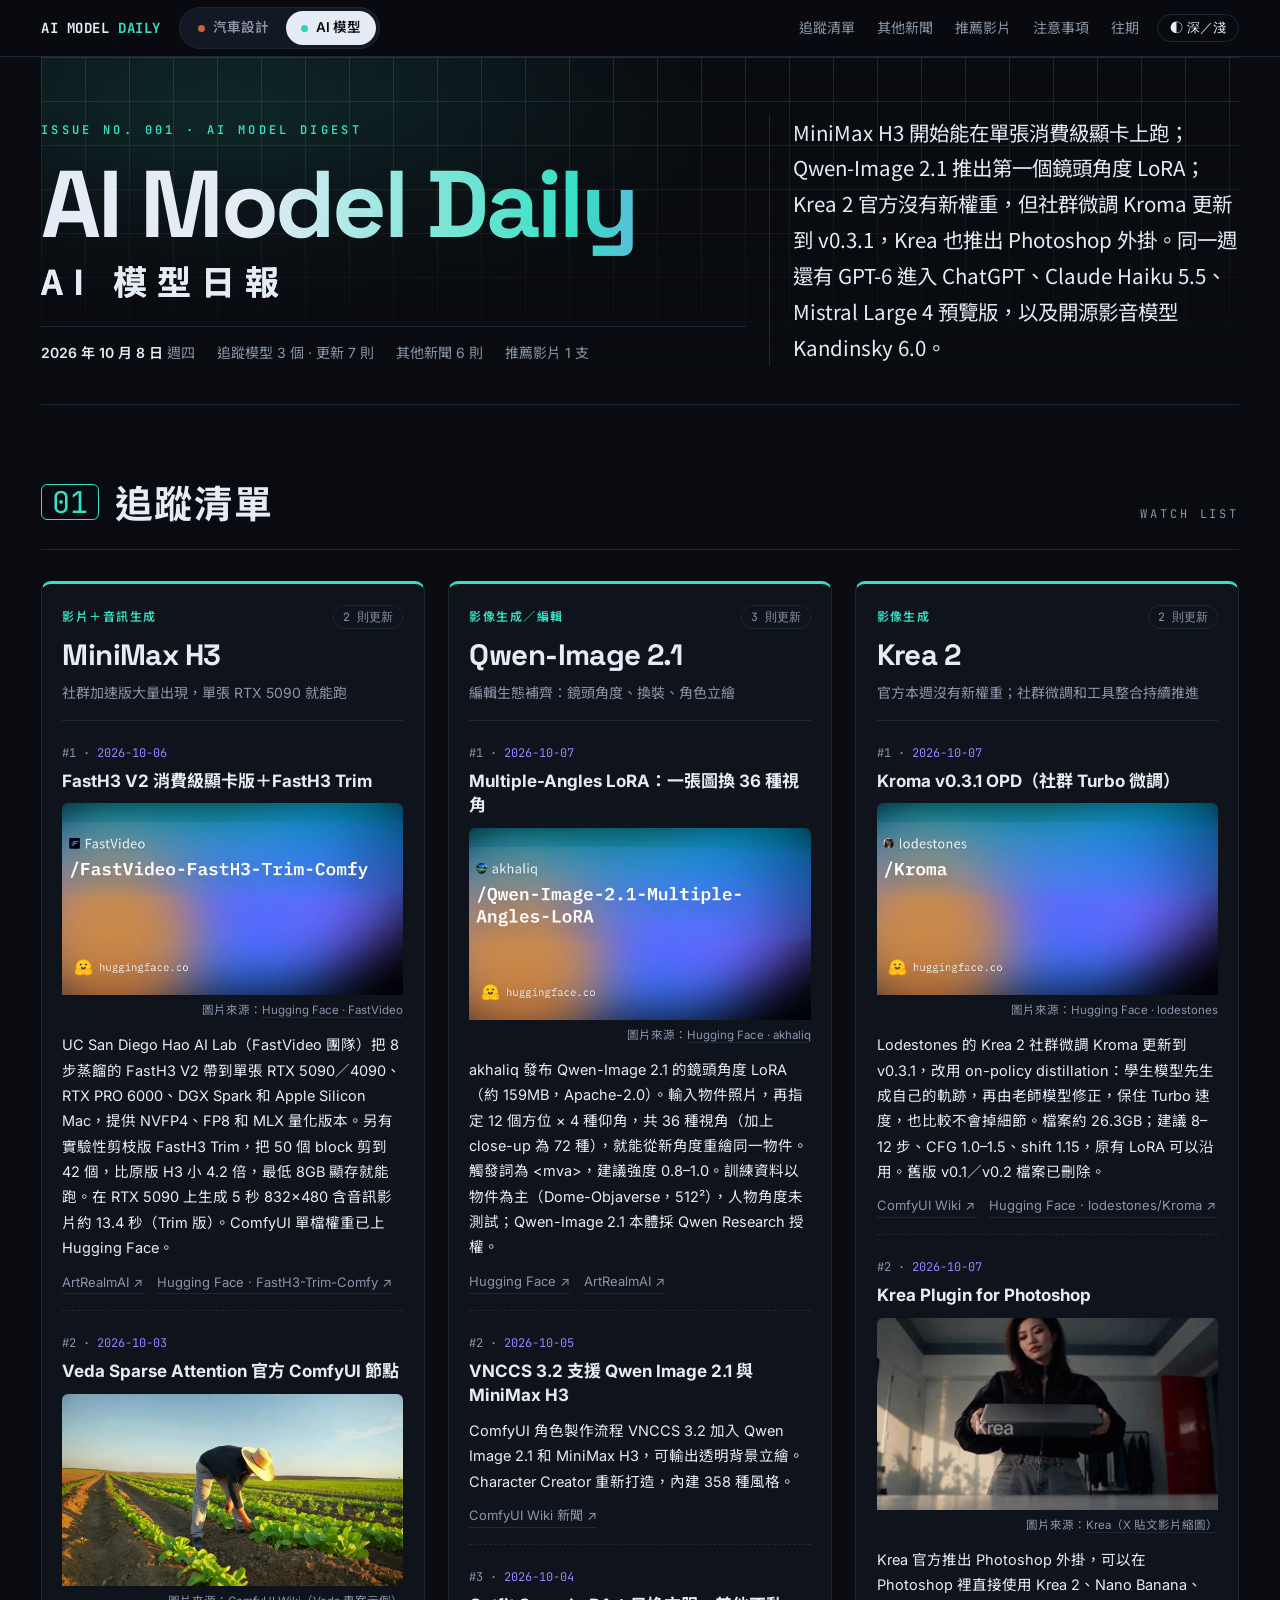
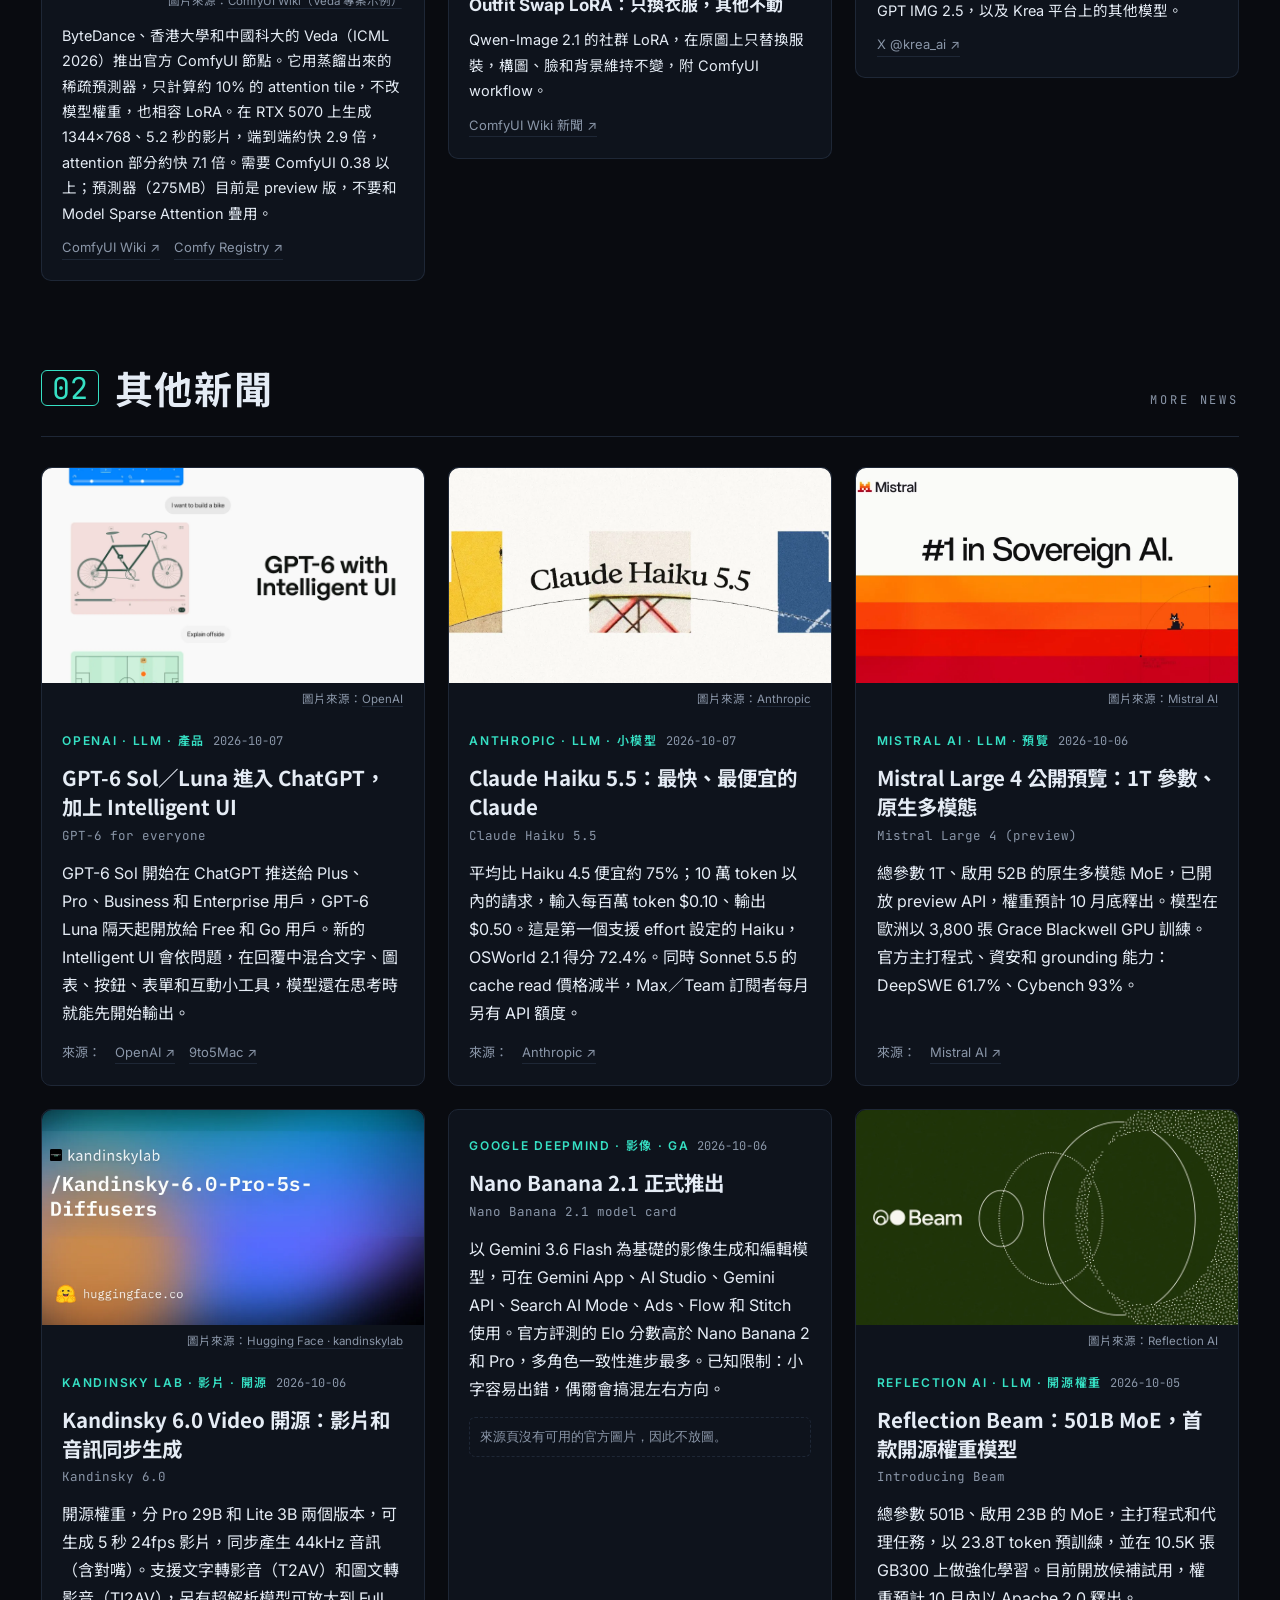
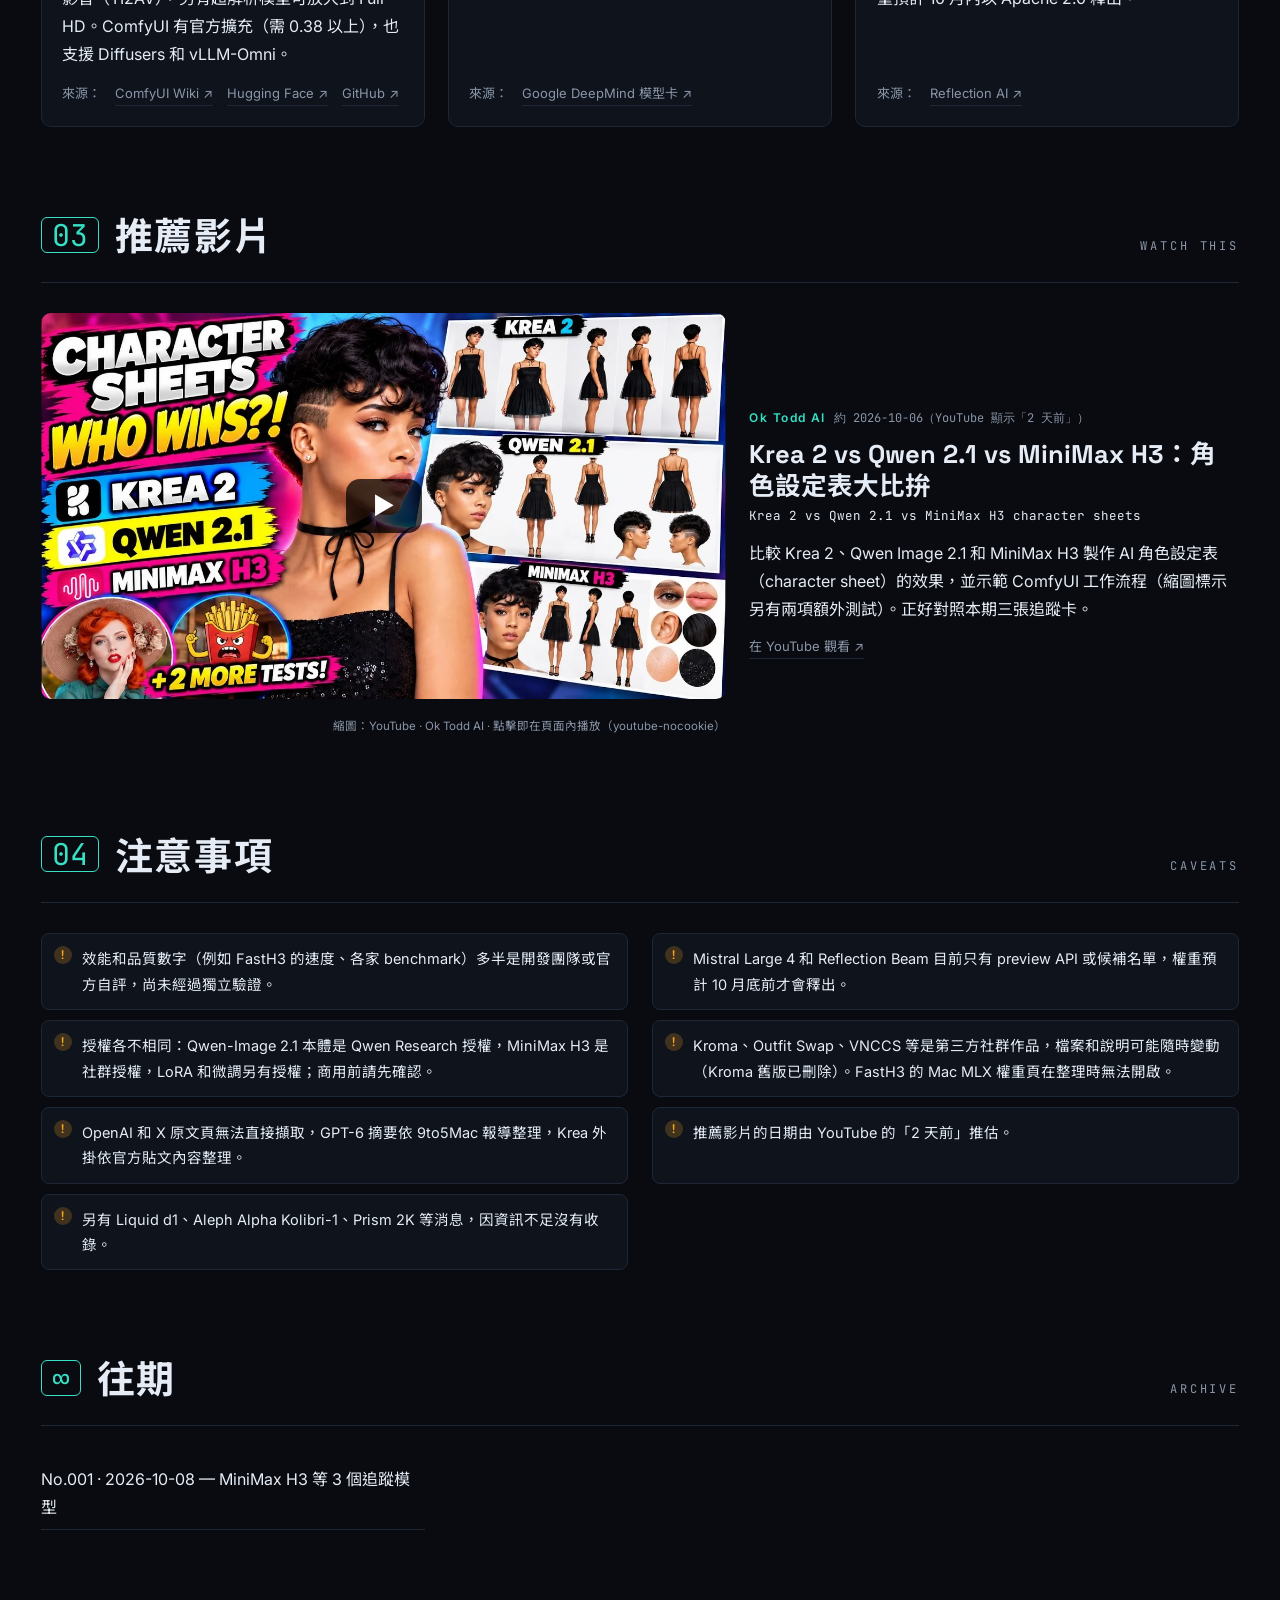
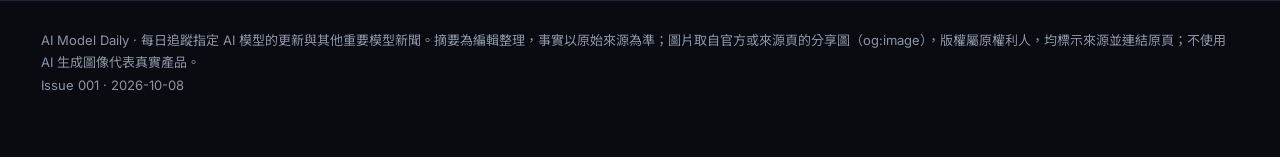
==== ai/index.html @ 583823c0 "Add AI Model Daily section (/ai/) + top switcher; AI issue 001 · 2026-10-08" ====
<!doctype html><html lang="zh-Hant-TW"><head><meta charset="utf-8">
<meta name="viewport" content="width=device-width,initial-scale=1,viewport-fit=cover">
<title>AI 模型日報 AI Model Daily · 2026.10.08</title><meta name="description" content="MiniMax H3 開始能在單張消費級顯卡上跑；Qwen-Image 2.1 推出第一個鏡頭角度 LoRA；Krea 2 官方沒有新權重，但社群微調 Kroma 更新到 v0.3.1，Krea 也推出 Photoshop 外掛。同一週還有 GPT-6 進入 ChatGPT、Claude Haiku 5.5、Mistral Large 4 預覽版，以及開源影音模型 Kandinsky 6.0。">
<meta property="og:type" content="article"><meta property="og:title" content="AI 模型日報 AI Model Daily · 2026.10.08"><meta property="og:description" content="MiniMax H3 開始能在單張消費級顯卡上跑；Qwen-Image 2.1 推出第一個鏡頭角度 LoRA；Krea 2 官方沒有新權重，但社群微調 Kroma 更新到 v0.3.1，Krea 也推出 Photoshop 外掛。同一週還有 GPT-6 進入 ChatGPT、Claude Haiku 5.5、Mistral Large 4 預覽版，以及開源影音模型 Kandinsky 6.0。">
<meta property="og:image" content="https://feeling00480-commits.github.io/car-design-daily/ai/issues/2026-10-08/img/fasth3.webp"><meta name="twitter:card" content="summary_large_image">
<link rel="canonical" href="https://feeling00480-commits.github.io/car-design-daily/ai/issues/2026-10-08/">
<meta name="theme-color" content="#0a0c10">
<link rel="preconnect" href="https://fonts.googleapis.com"><link rel="preconnect" href="https://fonts.gstatic.com" crossorigin>
<link href="https://fonts.googleapis.com/css2?family=Inter:wght@400;600&family=Noto+Sans+TC:wght@400;600;700&family=Space+Grotesk:wght@500;700&family=JetBrains+Mono:wght@400;600&display=swap" rel="stylesheet">
<link rel="stylesheet" href="../assets/style.css">
<script>(function(){var t=localStorage.getItem('cdd-theme-ai')||'dark';if(t)document.documentElement.setAttribute('data-theme',t);})();</script>
</head>
<body class="mode-ai">
<header class="topbar"><div class="wrap"><a class="brand" href="./">AI MODEL <span>DAILY</span></a><nav class="modes" aria-label="切換日報"><a href="../"><i class="dot"></i>汽車設計</a><a href="../ai/" aria-current="page" class="on"><i class="dot"></i>AI 模型</a></nav><nav class="nav"><a href="#watch">追蹤清單</a><a href="#news">其他新聞</a><a href="#video">推薦影片</a><a href="#caveats">注意事項</a><a href="./archive/">往期</a></nav><button class="toggle" id="tg" aria-label="切換深淺色">◐<span class="tl"> 深／淺</span></button></div></header>
<main class="wrap">
<div class="mast"><div class="kicker">Issue No. 001 · AI Model Digest</div>
<h1>AI Model Daily<span class="zh">AI 模型日報</span></h1>
<div class="meta"><span><b>2026 年 10 月 8 日</b> 週四</span><span>追蹤模型 3 個 · 更新 7 則</span><span>其他新聞 6 則</span><span>推薦影片 1 支</span></div>
<p class="lede">MiniMax H3 開始能在單張消費級顯卡上跑；Qwen-Image 2.1 推出第一個鏡頭角度 LoRA；Krea 2 官方沒有新權重，但社群微調 Kroma 更新到 v0.3.1，Krea 也推出 Photoshop 外掛。同一週還有 GPT-6 進入 ChatGPT、Claude Haiku 5.5、Mistral Large 4 預覽版，以及開源影音模型 Kandinsky 6.0。</p></div>
<section id="watch"><div class="sec-head"><span class="num">01</span><h2>追蹤清單</h2><span class="en">Watch List</span></div><div class="wgrid">
<article class="wcard" id="minimax-h3"><div class="whead"><span class="tag">影片＋音訊生成</span><span class="count">2 則更新</span><h3>MiniMax H3</h3><p class="status">社群加速版大量出現，單張 RTX 5090 就能跑</p></div><ol class="ulist"><li class="upd"><div class="uhead"><span class="date">2026-10-06</span><h4>FastH3 V2 消費級顯卡版＋FastH3 Trim</h4></div><figure class="uimg"><div class="ratio"><img src="issues/2026-10-08/img/fasth3.webp" alt="Hugging Face 上 FastVideo/FastVideo-FastH3-Trim-Comfy 模型頁的分享卡" loading="eager" decoding="async" width="1600" height="900"></div><figcaption>圖片來源：<a href="https://huggingface.co/FastVideo/FastVideo-FastH3-Trim-Comfy" target="_blank" rel="noopener">Hugging Face · FastVideo</a></figcaption></figure><p>UC San Diego Hao AI Lab（FastVideo 團隊）把 8 步蒸餾的 FastH3 V2 帶到單張 RTX 5090／4090、RTX PRO 6000、DGX Spark 和 Apple Silicon Mac，提供 NVFP4、FP8 和 MLX 量化版本。另有實驗性剪枝版 FastH3 Trim，把 50 個 block 剪到 42 個，比原版 H3 小 4.2 倍，最低 8GB 顯存就能跑。在 RTX 5090 上生成 5 秒 832×480 含音訊影片約 13.4 秒（Trim 版）。ComfyUI 單檔權重已上 Hugging Face。</p><div class="src"><a href="https://artrealmai.com/article/fasth3-v2-trim-consumer-gpus-rtx-mac" target="_blank" rel="noopener">ArtRealmAI ↗</a><a href="https://huggingface.co/FastVideo/FastVideo-FastH3-Trim-Comfy" target="_blank" rel="noopener">Hugging Face · FastH3-Trim-Comfy ↗</a></div></li><li class="upd"><div class="uhead"><span class="date">2026-10-03</span><h4>Veda Sparse Attention 官方 ComfyUI 節點</h4></div><figure class="uimg"><div class="ratio"><img src="issues/2026-10-08/img/veda.webp" alt="Veda 稀疏注意力在 95% 稀疏度下生成的示例畫面：田間農夫" loading="lazy" decoding="async" width="1600" height="900"></div><figcaption>圖片來源：<a href="https://comfyui-wiki.com/en/news/2026-10-05-veda-sparse-attention" target="_blank" rel="noopener">ComfyUI Wiki（Veda 專案示例）</a></figcaption></figure><p>ByteDance、香港大學和中國科大的 Veda（ICML 2026）推出官方 ComfyUI 節點。它用蒸餾出來的稀疏預測器，只計算約 10% 的 attention tile，不改模型權重，也相容 LoRA。在 RTX 5070 上生成 1344×768、5.2 秒的影片，端到端約快 2.9 倍，attention 部分約快 7.1 倍。需要 ComfyUI 0.38 以上；預測器（275MB）目前是 preview 版，不要和 Model Sparse Attention 疊用。</p><div class="src"><a href="https://comfyui-wiki.com/en/news/2026-10-05-veda-sparse-attention" target="_blank" rel="noopener">ComfyUI Wiki ↗</a><a href="https://registry.comfy.org/publishers/veda-sparse/nodes/veda-sparse-attention" target="_blank" rel="noopener">Comfy Registry ↗</a></div></li></ol></article>
<article class="wcard" id="qwen-image-2-1"><div class="whead"><span class="tag">影像生成／編輯</span><span class="count">3 則更新</span><h3>Qwen-Image 2.1</h3><p class="status">編輯生態補齊：鏡頭角度、換裝、角色立繪</p></div><ol class="ulist"><li class="upd"><div class="uhead"><span class="date">2026-10-07</span><h4>Multiple-Angles LoRA：一張圖換 36 種視角</h4></div><figure class="uimg"><div class="ratio"><img src="issues/2026-10-08/img/qwen-angles.webp" alt="Hugging Face 上 akhaliq/Qwen-Image-2.1-Multiple-Angles-LoRA 模型頁的分享卡" loading="lazy" decoding="async" width="1600" height="900"></div><figcaption>圖片來源：<a href="https://huggingface.co/akhaliq/Qwen-Image-2.1-Multiple-Angles-LoRA" target="_blank" rel="noopener">Hugging Face · akhaliq</a></figcaption></figure><p>akhaliq 發布 Qwen-Image 2.1 的鏡頭角度 LoRA（約 159MB，Apache-2.0）。輸入物件照片，再指定 12 個方位 × 4 種仰角，共 36 種視角（加上 close-up 為 72 種），就能從新角度重繪同一物件。觸發詞為 &lt;mva&gt;，建議強度 0.8–1.0。訓練資料以物件為主（Dome-Objaverse，512²），人物角度未測試；Qwen-Image 2.1 本體採 Qwen Research 授權。</p><div class="src"><a href="https://huggingface.co/akhaliq/Qwen-Image-2.1-Multiple-Angles-LoRA" target="_blank" rel="noopener">Hugging Face ↗</a><a href="https://artrealmai.com/article/qwen-image-2-1-multiple-angles-camera-lora" target="_blank" rel="noopener">ArtRealmAI ↗</a></div></li><li class="upd"><div class="uhead"><span class="date">2026-10-05</span><h4>VNCCS 3.2 支援 Qwen Image 2.1 與 MiniMax H3</h4></div><p>ComfyUI 角色製作流程 VNCCS 3.2 加入 Qwen Image 2.1 和 MiniMax H3，可輸出透明背景立繪。Character Creator 重新打造，內建 358 種風格。</p><div class="src"><a href="https://comfyui-wiki.com/en/news" target="_blank" rel="noopener">ComfyUI Wiki 新聞 ↗</a></div></li><li class="upd"><div class="uhead"><span class="date">2026-10-04</span><h4>Outfit Swap LoRA：只換衣服，其他不動</h4></div><p>Qwen-Image 2.1 的社群 LoRA，在原圖上只替換服裝，構圖、臉和背景維持不變，附 ComfyUI workflow。</p><div class="src"><a href="https://comfyui-wiki.com/en/news" target="_blank" rel="noopener">ComfyUI Wiki 新聞 ↗</a></div></li></ol></article>
<article class="wcard" id="krea-2"><div class="whead"><span class="tag">影像生成</span><span class="count">2 則更新</span><h3>Krea 2</h3><p class="status">官方本週沒有新權重；社群微調和工具整合持續推進</p></div><ol class="ulist"><li class="upd"><div class="uhead"><span class="date">2026-10-07</span><h4>Kroma v0.3.1 OPD（社群 Turbo 微調）</h4></div><figure class="uimg"><div class="ratio"><img src="issues/2026-10-08/img/kroma.webp" alt="Hugging Face 上 lodestones/Kroma 模型頁的分享卡" loading="lazy" decoding="async" width="1600" height="900"></div><figcaption>圖片來源：<a href="https://huggingface.co/lodestones/Kroma" target="_blank" rel="noopener">Hugging Face · lodestones</a></figcaption></figure><p>Lodestones 的 Krea 2 社群微調 Kroma 更新到 v0.3.1，改用 on-policy distillation：學生模型先生成自己的軌跡，再由老師模型修正，保住 Turbo 速度，也比較不會掉細節。檔案約 26.3GB；建議 8–12 步、CFG 1.0–1.5、shift 1.15，原有 LoRA 可以沿用。舊版 v0.1／v0.2 檔案已刪除。</p><div class="src"><a href="https://comfyui-wiki.com/en/news/2026-10-07-kroma-v0-3-1-opd" target="_blank" rel="noopener">ComfyUI Wiki ↗</a><a href="https://huggingface.co/lodestones/Kroma" target="_blank" rel="noopener">Hugging Face · lodestones/Kroma ↗</a></div></li><li class="upd"><div class="uhead"><span class="date">2026-10-07</span><h4>Krea Plugin for Photoshop</h4></div><figure class="uimg"><div class="ratio"><img src="issues/2026-10-08/img/krea-photoshop.webp" alt="Krea 官方 X 貼文的 Photoshop 外掛宣傳影片縮圖" loading="lazy" decoding="async" width="1600" height="900"></div><figcaption>圖片來源：<a href="https://x.com/krea_ai/status/2107848434128752777" target="_blank" rel="noopener">Krea（X 貼文影片縮圖）</a></figcaption></figure><p>Krea 官方推出 Photoshop 外掛，可以在 Photoshop 裡直接使用 Krea 2、Nano Banana、GPT IMG 2.5，以及 Krea 平台上的其他模型。</p><div class="src"><a href="https://x.com/krea_ai/status/2107848434128752777" target="_blank" rel="noopener">X @krea_ai ↗</a></div></li></ol></article>
</div></section>
<section id="news"><div class="sec-head"><span class="num">02</span><h2>其他新聞</h2><span class="en">More News</span></div><div class="news">
<article class="story" id="gpt-6"><figure class="news-img"><div class="ratio"><img src="issues/2026-10-08/img/gpt6.webp" alt="OpenAI GPT-6 with Intelligent UI 官方宣傳圖" loading="lazy" decoding="async" width="1600" height="900"></div><figcaption>圖片來源：<a href="https://openai.com/index/gpt-6-for-everyone" target="_blank" rel="noopener">OpenAI</a></figcaption></figure><div class="shead"><span class="tag">OpenAI · LLM · 產品</span><span class="date">2026-10-07</span><h3>GPT-6 Sol／Luna 進入 ChatGPT，加上 Intelligent UI</h3><p class="orig">GPT-6 for everyone</p><p class="sum">GPT-6 Sol 開始在 ChatGPT 推送給 Plus、Pro、Business 和 Enterprise 用戶，GPT-6 Luna 隔天起開放給 Free 和 Go 用戶。新的 Intelligent UI 會依問題，在回覆中混合文字、圖表、按鈕、表單和互動小工具，模型還在思考時就能先開始輸出。</p></div><div class="src">來源：<a href="https://openai.com/index/gpt-6-for-everyone" target="_blank" rel="noopener">OpenAI ↗</a><a href="https://9to5mac.com/2026/10/07/openai-brings-gpt-6-to-chatgpt-and-debuts-intelligent-ui/" target="_blank" rel="noopener">9to5Mac ↗</a></div></article>
<article class="story" id="claude-haiku-5-5"><figure class="news-img"><div class="ratio"><img src="issues/2026-10-08/img/claude-haiku-5-5.webp" alt="Anthropic Claude Haiku 5.5 官方宣傳圖" loading="lazy" decoding="async" width="1600" height="900"></div><figcaption>圖片來源：<a href="https://www.anthropic.com/claude-haiku-5-5" target="_blank" rel="noopener">Anthropic</a></figcaption></figure><div class="shead"><span class="tag">Anthropic · LLM · 小模型</span><span class="date">2026-10-07</span><h3>Claude Haiku 5.5：最快、最便宜的 Claude</h3><p class="orig">Claude Haiku 5.5</p><p class="sum">平均比 Haiku 4.5 便宜約 75%；10 萬 token 以內的請求，輸入每百萬 token $0.10、輸出 $0.50。這是第一個支援 effort 設定的 Haiku，OSWorld 2.1 得分 72.4%。同時 Sonnet 5.5 的 cache read 價格減半，Max／Team 訂閱者每月另有 API 額度。</p></div><div class="src">來源：<a href="https://www.anthropic.com/claude-haiku-5-5" target="_blank" rel="noopener">Anthropic ↗</a></div></article>
<article class="story" id="mistral-large-4"><figure class="news-img"><div class="ratio"><img src="issues/2026-10-08/img/mistral-large-4.webp" alt="Mistral AI 官方頁面分享圖" loading="lazy" decoding="async" width="1600" height="900"></div><figcaption>圖片來源：<a href="https://mistral.ai/news/mistral-large-4/" target="_blank" rel="noopener">Mistral AI</a></figcaption></figure><div class="shead"><span class="tag">Mistral AI · LLM · 預覽</span><span class="date">2026-10-06</span><h3>Mistral Large 4 公開預覽：1T 參數、原生多模態</h3><p class="orig">Mistral Large 4 (preview)</p><p class="sum">總參數 1T、啟用 52B 的原生多模態 MoE，已開放 preview API，權重預計 10 月底釋出。模型在歐洲以 3,800 張 Grace Blackwell GPU 訓練。官方主打程式、資安和 grounding 能力：DeepSWE 61.7%、Cybench 93%。</p></div><div class="src">來源：<a href="https://mistral.ai/news/mistral-large-4/" target="_blank" rel="noopener">Mistral AI ↗</a></div></article>
<article class="story" id="kandinsky-6"><figure class="news-img"><div class="ratio"><img src="issues/2026-10-08/img/kandinsky6.webp" alt="Hugging Face 上 kandinskylab/Kandinsky-6.0-Pro-5s-Diffusers 模型頁的分享卡" loading="lazy" decoding="async" width="1600" height="900"></div><figcaption>圖片來源：<a href="https://huggingface.co/kandinskylab/Kandinsky-6.0-Pro-5s-Diffusers" target="_blank" rel="noopener">Hugging Face · kandinskylab</a></figcaption></figure><div class="shead"><span class="tag">Kandinsky Lab · 影片 · 開源</span><span class="date">2026-10-06</span><h3>Kandinsky 6.0 Video 開源：影片和音訊同步生成</h3><p class="orig">Kandinsky 6.0</p><p class="sum">開源權重，分 Pro 29B 和 Lite 3B 兩個版本，可生成 5 秒 24fps 影片，同步產生 44kHz 音訊（含對嘴）。支援文字轉影音（T2AV）和圖文轉影音（TI2AV），另有超解析模型可放大到 Full HD。ComfyUI 有官方擴充（需 0.38 以上），也支援 Diffusers 和 vLLM-Omni。</p></div><div class="src">來源：<a href="https://comfyui-wiki.com/en/news/2026-10-06-kandinsky-6-0" target="_blank" rel="noopener">ComfyUI Wiki ↗</a><a href="https://huggingface.co/kandinskylab/Kandinsky-6.0-Pro-5s-Diffusers" target="_blank" rel="noopener">Hugging Face ↗</a><a href="https://github.com/kandinskylab/kandinsky-6" target="_blank" rel="noopener">GitHub ↗</a></div></article>
<article class="story" id="nano-banana-2-1"><div class="shead"><span class="tag">Google DeepMind · 影像 · GA</span><span class="date">2026-10-06</span><h3>Nano Banana 2.1 正式推出</h3><p class="orig">Nano Banana 2.1 model card</p><p class="sum">以 Gemini 3.6 Flash 為基礎的影像生成和編輯模型，可在 Gemini App、AI Studio、Gemini API、Search AI Mode、Ads、Flow 和 Stitch 使用。官方評測的 Elo 分數高於 Nano Banana 2 和 Pro，多角色一致性進步最多。已知限制：小字容易出錯，偶爾會搞混左右方向。</p></div><p class="noimg">來源頁沒有可用的官方圖片，因此不放圖。</p><div class="src">來源：<a href="https://deepmind.google/models/model-cards/nano-banana-2-1/" target="_blank" rel="noopener">Google DeepMind 模型卡 ↗</a></div></article>
<article class="story" id="reflection-beam"><figure class="news-img"><div class="ratio"><img src="issues/2026-10-08/img/reflection-beam.webp" alt="Reflection AI Beam 官方宣傳圖" loading="lazy" decoding="async" width="1600" height="900"></div><figcaption>圖片來源：<a href="https://reflection.ai/blog/introducing-beam" target="_blank" rel="noopener">Reflection AI</a></figcaption></figure><div class="shead"><span class="tag">Reflection AI · LLM · 開源權重</span><span class="date">2026-10-05</span><h3>Reflection Beam：501B MoE，首款開源權重模型</h3><p class="orig">Introducing Beam</p><p class="sum">總參數 501B、啟用 23B 的 MoE，主打程式和代理任務，以 23.8T token 預訓練，並在 10.5K 張 GB300 上做強化學習。目前開放候補試用，權重預計 10 月內以 Apache 2.0 釋出。</p></div><div class="src">來源：<a href="https://reflection.ai/blog/introducing-beam" target="_blank" rel="noopener">Reflection AI ↗</a></div></article>
</div></section>
<section id="video"><div class="sec-head"><span class="num">03</span><h2>推薦影片</h2><span class="en">Watch This</span></div>
<div class="vid"><div class="vframe"><div class="ratio" id="yt" data-id="App5Rhnn-K0"><a href="https://www.youtube.com/watch?v=App5Rhnn-K0" target="_blank" rel="noopener" class="play" aria-label="在 YouTube 播放：Krea 2 vs Qwen 2.1 vs MiniMax H3：角色設定表大比拚"><img src="issues/2026-10-08/img/yt-krea-qwen-h3.webp" alt="Ok Todd AI 影片縮圖：Krea 2、Qwen 2.1、MiniMax H3 角色設定表比較" loading="lazy" decoding="async" width="1280" height="720"><span class="pbtn">▶</span></a></div>
<p class="vcap">縮圖：YouTube · Ok Todd AI · 點擊即在頁面內播放（youtube-nocookie）</p></div>
<div class="vtext"><span class="tag">Ok Todd AI</span><span class="date">約 2026-10-06（YouTube 顯示「2 天前」）</span><h3>Krea 2 vs Qwen 2.1 vs MiniMax H3：角色設定表大比拚</h3><p class="orig">Krea 2 vs Qwen 2.1 vs MiniMax H3 character sheets</p><p>比較 Krea 2、Qwen Image 2.1 和 MiniMax H3 製作 AI 角色設定表（character sheet）的效果，並示範 ComfyUI 工作流程（縮圖標示另有兩項額外測試）。正好對照本期三張追蹤卡。</p><div class="src"><a href="https://www.youtube.com/watch?v=App5Rhnn-K0" target="_blank" rel="noopener">在 YouTube 觀看 ↗</a></div></div></div>
<script>(function(){var b=document.getElementById('yt');if(!b)return;b.querySelector('a').addEventListener('click',function(ev){ev.preventDefault();var f=document.createElement('iframe');f.src='https://www.youtube-nocookie.com/embed/'+b.dataset.id+'?autoplay=1';f.title='YouTube video';f.allow='autoplay; encrypted-media; picture-in-picture; fullscreen';f.allowFullscreen=true;b.innerHTML='';b.appendChild(f);});})();</script></section>
<section id="caveats"><div class="sec-head"><span class="num">04</span><h2>注意事項</h2><span class="en">Caveats</span></div><ul class="caveats"><li>效能和品質數字（例如 FastH3 的速度、各家 benchmark）多半是開發團隊或官方自評，尚未經過獨立驗證。</li><li>Mistral Large 4 和 Reflection Beam 目前只有 preview API 或候補名單，權重預計 10 月底前才會釋出。</li><li>授權各不相同：Qwen-Image 2.1 本體是 Qwen Research 授權，MiniMax H3 是社群授權，LoRA 和微調另有授權；商用前請先確認。</li><li>Kroma、Outfit Swap、VNCCS 等是第三方社群作品，檔案和說明可能隨時變動（Kroma 舊版已刪除）。FastH3 的 Mac MLX 權重頁在整理時無法開啟。</li><li>OpenAI 和 X 原文頁無法直接擷取，GPT-6 摘要依 9to5Mac 報導整理，Krea 外掛依官方貼文內容整理。</li><li>推薦影片的日期由 YouTube 的「2 天前」推估。</li><li>另有 Liquid d1、Aleph Alpha Kolibri-1、Prism 2K 等消息，因資訊不足沒有收錄。</li></ul></section>
<section class="archive" id="archive"><div class="sec-head"><span class="num">∞</span><h2>往期</h2><span class="en">Archive</span></div><ul><li><a href="./issues/2026-10-08/">No.001 · 2026-10-08</a> — MiniMax H3 等 3 個追蹤模型</li></ul></section>
</main><footer><div class="wrap">AI Model Daily · 每日追蹤指定 AI 模型的更新與其他重要模型新聞。摘要為編輯整理，事實以原始來源為準；圖片取自官方或來源頁的分享圖（og:image），版權屬原權利人，均標示來源並連結原頁；不使用 AI 生成圖像代表真實產品。<br>Issue 001 · 2026-10-08</div></footer>
<script>document.getElementById('tg').onclick=function(){var r=document.documentElement,c=r.getAttribute('data-theme');var dark=c?c==='dark':matchMedia('(prefers-color-scheme: dark)').matches;var n=dark?'light':'dark';r.setAttribute('data-theme',n);localStorage.setItem('cdd-theme-ai',n);};</script>
</body></html>
---- assets/style.css ----
/* Car Design Daily — responsive magazine layout
   Breakpoints: <768 single column · 768–1199 two columns · ≥1200 three columns */
:root{
  --bg:#f6f3ee; --bg2:#ece7df; --ink:#16161a; --muted:#6b6862; --line:#d9d3c9; --accent:#c8643b; --card:#fffdf9;
  --serif:"Noto Serif TC","Playfair Display","Songti TC","PMingLiU",serif;
  --sans:"Inter","Noto Sans TC","PingFang TC","Microsoft JhengHei",system-ui,sans-serif;
  --display:"Playfair Display","Noto Serif TC",serif;
  --maxw:1520px; --pad:clamp(16px,3.2vw,56px); --gap:clamp(16px,1.8vw,30px); --cardpad:clamp(18px,1.6vw,28px);
}
[data-theme="dark"]{--bg:#111114;--bg2:#1a1a1f;--ink:#ece9e3;--muted:#9a968e;--line:#2c2c33;--accent:#f08a5d;--card:#17171b}
@media (prefers-color-scheme:dark){:root:not([data-theme="light"]){--bg:#111114;--bg2:#1a1a1f;--ink:#ece9e3;--muted:#9a968e;--line:#2c2c33;--accent:#f08a5d;--card:#17171b}}
*{box-sizing:border-box}
html{scroll-behavior:smooth;-webkit-text-size-adjust:100%}
body{margin:0;background:var(--bg);color:var(--ink);font-family:var(--sans);line-height:1.75;font-size:16px;overflow-x:hidden;transition:background .3s,color .3s}
a{color:inherit}
img{max-width:100%;display:block}
.wrap{max-width:var(--maxw);margin:0 auto;padding:0 var(--pad)}

/* ---------- universal no-distortion image frame ---------- */
/* Frame owns the aspect ratio; the image always fills it with object-fit:cover. */
.ratio,.tile{position:relative;overflow:hidden;background:var(--bg2)}
.ratio{aspect-ratio:16/9}
@supports not (aspect-ratio:1/1){.ratio{height:0;padding-top:56.25%}.tile:not(.hero){height:0;padding-top:75%}}
.ratio>img,.tile>img{position:absolute;inset:0;width:100%;height:100%;max-width:none;object-fit:cover;object-position:center}

/* ---------- top bar ---------- */
.topbar{position:sticky;top:0;z-index:20;background:color-mix(in srgb,var(--bg) 88%,transparent);backdrop-filter:blur(10px);-webkit-backdrop-filter:blur(10px);border-bottom:1px solid var(--line)}
.topbar .wrap{display:flex;align-items:center;min-height:56px;gap:12px 18px}
.brand{font-family:var(--display);font-weight:700;letter-spacing:.06em;text-decoration:none;font-size:15px;white-space:nowrap}
.brand span{color:var(--accent)}
.nav{display:flex;gap:22px;font-size:14px;overflow-x:auto;scrollbar-width:none;margin-left:auto;min-width:0}
.nav a{text-decoration:none;color:var(--muted);white-space:nowrap}.nav a:hover{color:var(--ink)}
.toggle{border:1px solid var(--line);background:transparent;color:var(--ink);border-radius:999px;padding:4px 12px;cursor:pointer;font-size:13px;white-space:nowrap}

/* ---------- masthead ---------- */
.mast{padding:clamp(32px,4.5vw,64px) 0 clamp(24px,3vw,40px);border-bottom:1px solid var(--ink);display:grid;gap:0 var(--gap)}
.kicker{font-size:12px;letter-spacing:.28em;text-transform:uppercase;color:var(--accent);font-weight:600}
.mast h1{font-family:var(--display);font-size:clamp(42px,7.4vw,124px);line-height:.95;margin:14px 0 6px;letter-spacing:-.02em;font-weight:800}
.mast h1 .zh{display:block;font-family:var(--serif);font-size:.36em;letter-spacing:.2em;font-weight:700;margin-top:14px}
.meta{display:flex;flex-wrap:wrap;gap:8px 22px;font-size:14px;color:var(--muted);margin-top:18px;border-top:1px solid var(--line);padding-top:14px}
.meta b{color:var(--ink);font-weight:600}
.lede{font-family:var(--serif);font-size:clamp(18px,1.6vw,23px);line-height:1.75;max-width:62ch;margin:26px 0 0}
@media (min-width:1200px){
  .mast{grid-template-columns:minmax(0,1.5fr) minmax(0,1fr);align-items:end}
  .mast .kicker,.mast h1,.mast .meta{grid-column:1}
  .mast .lede{grid-column:2;grid-row:1/4;margin:0;padding-left:var(--gap);border-left:1px solid var(--line)}
}

/* ---------- sections ---------- */
section{padding:clamp(44px,5vw,72px) 0 10px}
.sec-head{display:flex;align-items:baseline;gap:16px;border-bottom:1px solid var(--line);padding-bottom:14px;margin-bottom:clamp(20px,2.4vw,32px)}
.sec-head .num{font-family:var(--display);font-size:46px;color:var(--accent);line-height:1}
.sec-head h2{font-family:var(--serif);font-size:clamp(26px,3vw,38px);margin:0;letter-spacing:.06em}
.sec-head .en{margin-left:auto;font-size:12px;letter-spacing:.24em;text-transform:uppercase;color:var(--muted)}

/* ---------- design news ---------- */
.news{display:grid;grid-template-columns:1fr;gap:var(--gap)}
@media (min-width:768px){.news{grid-template-columns:repeat(2,minmax(0,1fr))}}
@media (min-width:1200px){.news{grid-template-columns:repeat(3,minmax(0,1fr))}}
.story{min-width:0;background:var(--card);border:1px solid var(--line);border-radius:4px;padding:var(--cardpad);display:flex;flex-direction:column}
.story .tag{font-size:12px;letter-spacing:.14em;color:var(--accent);font-weight:600;text-transform:uppercase}
.story .date{font-size:12px;color:var(--muted);margin-left:8px}
.story h3{font-family:var(--serif);font-size:clamp(20px,1.6vw,24px);line-height:1.4;margin:10px 0 4px}
.story .orig{font-family:var(--display);font-style:italic;color:var(--muted);font-size:14px;margin:0 0 12px}
.story p.sum{margin:0 0 14px}
.analysis{margin:6px 0 16px;padding:0;list-style:none;border-top:1px dashed var(--line)}
.analysis li{padding:10px 0;border-bottom:1px dashed var(--line);font-size:15px;display:grid;grid-template-columns:76px minmax(0,1fr);gap:10px}
.analysis li b{font-size:12px;letter-spacing:.08em;color:var(--ink);background:var(--bg2);border-radius:3px;padding:2px 6px;height:fit-content;text-align:center}
.src{margin-top:auto;font-size:13px;color:var(--muted);display:flex;flex-wrap:wrap;gap:6px 14px}
.src a{color:var(--muted);text-decoration:none;border-bottom:1px solid var(--line)}
.src a:hover{color:var(--accent);border-color:var(--accent)}
.alabel{font-size:12px;letter-spacing:.2em;color:var(--muted);margin:4px 0 0;text-transform:uppercase}
/* card image: bleeds to card edges */
.news-img{margin:calc(var(--cardpad) * -1) calc(var(--cardpad) * -1) 16px;border-radius:4px 4px 0 0;overflow:hidden}
.news-img figcaption{font-size:11.5px;color:var(--muted);padding:6px var(--cardpad) 0;text-align:right}
.news-img figcaption a{color:var(--muted);text-decoration:none;border-bottom:1px solid var(--line)}
.news-img figcaption a:hover{color:var(--accent)}
/* lead story */
.story.feature{grid-column:1/-1}
.story.feature h3{font-size:clamp(26px,2.8vw,40px)}
.story.feature .shead{display:flex;flex-direction:column}
.story.feature .shead .src{margin-top:12px}
@media (min-width:768px){
  .story.feature{display:grid;grid-template-columns:minmax(0,1fr) minmax(0,1fr);gap:0 var(--gap);padding:0;overflow:hidden}
  .story.feature .news-img{grid-column:1/-1;margin:0}
  .story.feature .shead{padding:var(--cardpad) 0 var(--cardpad) var(--cardpad)}
  .story.feature .fan{padding:var(--cardpad) var(--cardpad) var(--cardpad) 0}
}
@media (min-width:1200px){
  /* image beside headline; design notes run full width underneath in columns */
  .story.feature{grid-template-columns:minmax(0,1.5fr) minmax(0,1fr);grid-template-rows:auto auto}
  .story.feature .news-img{grid-column:1;grid-row:1;border-radius:4px 0 0 0}
  .story.feature .news-img figcaption{padding:6px 12px 0}
  .story.feature .shead{grid-column:2;grid-row:1;padding:var(--cardpad) var(--cardpad) var(--cardpad) 0;justify-content:center}
  .story.feature .fan{grid-column:1/-1;grid-row:2;padding:0 var(--cardpad) var(--cardpad)}
  .story.feature .analysis{display:grid;grid-template-columns:repeat(3,minmax(0,1fr));gap:0 var(--gap)}
  .story.feature .analysis li{grid-template-columns:1fr;gap:4px}
  .story.feature .analysis li b{justify-self:start}
}

/* ---------- knowledge ---------- */
.kgrid{display:grid;grid-template-columns:1fr;gap:var(--gap) calc(var(--gap) * 1.3)}
@media (min-width:768px){.kgrid{grid-template-columns:repeat(2,minmax(0,1fr))}}
@media (min-width:1200px){.kgrid{grid-template-columns:repeat(3,minmax(0,1fr))}}
.k{border-top:3px solid var(--ink);padding-top:14px;min-width:0}
.k .tag{font-size:12px;color:var(--accent);letter-spacing:.12em;font-weight:600}
.k h3{font-family:var(--serif);font-size:20px;line-height:1.45;margin:6px 0 8px}
.k p{margin:0 0 10px;font-size:15px}
.term{margin-top:clamp(28px,3vw,44px);background:var(--ink);color:var(--bg);padding:clamp(22px,2.4vw,40px);border-radius:4px;display:grid;grid-template-columns:1fr;gap:12px 40px}
@media (min-width:768px){.term{grid-template-columns:minmax(220px,1fr) minmax(0,2fr)}}
.term .lab{font-size:12px;letter-spacing:.24em;text-transform:uppercase;opacity:.7}
.term h3{font-family:var(--display);font-size:34px;line-height:1.1;margin:8px 0 6px}
.term .zh{font-family:var(--serif);font-size:18px;opacity:.85}
.term p{margin:0;font-family:var(--serif);font-size:17px;line-height:1.85;max-width:70ch}
.diagram{margin-top:16px;max-width:420px}

/* ---------- mood boards ---------- */
.board{margin-bottom:clamp(44px,5vw,72px)}
.board-head{display:grid;grid-template-columns:1fr;gap:10px 40px;margin-bottom:22px;align-items:end}
@media (min-width:768px){.board-head{grid-template-columns:minmax(0,1fr) minmax(0,1fr)}}
.board-head h3{font-family:var(--display);font-size:clamp(28px,3.6vw,54px);line-height:1.05;margin:0}
.board-head .zh{font-family:var(--serif);font-size:18px;color:var(--muted);margin-top:8px}
.board-head p{margin:0;font-family:var(--serif);max-width:60ch}
.mgrid{display:grid;grid-template-columns:repeat(2,minmax(0,1fr));gap:10px}
.tile{margin:0;border-radius:3px;aspect-ratio:4/3}
.tile.hero{grid-column:1/-1;aspect-ratio:16/9}
.tile>img{transition:transform .6s}
.tile:hover>img{transform:scale(1.04)}
.tile figcaption{position:absolute;left:0;right:0;bottom:0;padding:22px 12px 9px;font-size:12.5px;color:#fff;background:linear-gradient(transparent,rgba(0,0,0,.65));line-height:1.45;z-index:1}
@media (min-width:768px){.mgrid{gap:12px}}
@media (min-width:1200px){
  /* hero takes a 2×2 block on the left, four detail tiles fill the right */
  .mgrid{grid-template-columns:repeat(4,minmax(0,1fr))}
  .tile.hero{grid-column:1/3;grid-row:1/3;aspect-ratio:auto}
}
.bwrap{display:grid;grid-template-columns:1fr;gap:0 var(--gap)}
@media (min-width:1200px){.bwrap{grid-template-columns:minmax(0,1.1fr) minmax(0,1fr);align-items:start}.bwrap .palette{margin-top:18px}}
.palette{display:grid;grid-template-columns:repeat(3,minmax(0,1fr));gap:8px;margin:18px 0}
@media (min-width:768px){.palette{grid-template-columns:repeat(6,minmax(0,1fr))}}
.sw{border-radius:3px;overflow:hidden;border:1px solid var(--line);background:var(--card)}
.sw i{display:block;height:70px}
.sw span{display:block;padding:6px 8px;font-size:11.5px;line-height:1.35;overflow-wrap:anywhere}
.sw code{font-size:11px;color:var(--muted)}
.bmeta{display:grid;grid-template-columns:1fr;gap:20px 26px;margin-top:18px}
@media (min-width:768px){.bmeta{grid-template-columns:repeat(2,minmax(0,1fr))}}
.bmeta h4{font-size:12px;letter-spacing:.2em;text-transform:uppercase;color:var(--muted);margin:0 0 10px}
.chips{display:flex;flex-wrap:wrap;gap:8px}
.chips span{border:1px solid var(--line);border-radius:999px;padding:3px 12px;font-size:13.5px}
.bmeta ul{margin:0;padding-left:18px;font-size:14.5px}
.note{font-size:13px;color:var(--muted);border-left:3px solid var(--accent);padding:6px 12px;margin:8px 0 30px;max-width:80ch}

/* ---------- archive & footer ---------- */
.archive ul{list-style:none;padding:0;margin:0;display:grid;grid-template-columns:1fr;gap:0 var(--gap)}
@media (min-width:768px){.archive ul{grid-template-columns:repeat(2,minmax(0,1fr))}}
@media (min-width:1200px){.archive ul{grid-template-columns:repeat(3,minmax(0,1fr))}}
.archive li{padding:8px 0;border-bottom:1px solid var(--line)}
.archive a{text-decoration:none}.archive a:hover{color:var(--accent)}
footer{margin-top:60px;border-top:1px solid var(--ink);padding:28px 0 60px;font-size:13px;color:var(--muted)}

/* ---------- small phones ---------- */
@media (max-width:767px){
  body{font-size:15.5px}
  .nav{display:none}
  .topbar .wrap{flex-wrap:wrap;padding-top:8px;padding-bottom:8px}
  .toggle{margin-left:auto}.toggle .tl{display:none}
  .modes{order:3;width:100%}.modes a{flex:1;justify-content:center;padding:7px 10px;font-size:14px}
  .sec-head .en{display:none}
  .analysis li{grid-template-columns:1fr;gap:4px}
  .analysis li b{justify-self:start}
}

/* ---------- section switcher (汽車設計 | AI 模型) ---------- */
.modes{display:inline-flex;flex-shrink:0;padding:3px;border:1px solid var(--line);border-radius:999px;background:var(--bg2);gap:2px}
.modes a{display:flex;align-items:center;gap:8px;padding:5px 15px;border-radius:999px;font-size:13.5px;font-weight:600;color:var(--muted);text-decoration:none;white-space:nowrap;transition:background .2s,color .2s}
.modes a:hover{color:var(--ink)}
.modes a.on{background:var(--ink);color:var(--bg)}
.modes .dot{width:7px;height:7px;border-radius:50%;background:#c8643b;flex-shrink:0}
.modes a+a .dot{background:#2fd3b9}
.toggle{flex-shrink:0}
@media (min-width:768px) and (max-width:1199px){.nav{gap:16px;font-size:13px}}

/* ---------- AI section: own identity, same system ---------- */
body.mode-ai{--bg:#f3f5f9;--bg2:#e6eaf1;--ink:#0d1320;--muted:#5a6577;--line:#d3d9e4;--accent:#0b8f7c;--accent2:#5b4bdb;--card:#ffffff;
  --display:"Space Grotesk","Inter","Noto Sans TC",sans-serif;--serif:"Noto Sans TC","Inter",sans-serif;--mono:"JetBrains Mono",ui-monospace,monospace}
[data-theme="dark"] body.mode-ai{--bg:#090b10;--bg2:#121824;--ink:#e5ecf5;--muted:#8a96a8;--line:#1e2736;--accent:#36e0c4;--accent2:#9184ff;--card:#0e131c}
@media (prefers-color-scheme:dark){:root:not([data-theme="light"]) body.mode-ai{--bg:#090b10;--bg2:#121824;--ink:#e5ecf5;--muted:#8a96a8;--line:#1e2736;--accent:#36e0c4;--accent2:#9184ff;--card:#0e131c}}
.mode-ai .brand{font-family:var(--mono);font-size:14px;letter-spacing:.04em}
.mode-ai .mast{border-bottom-color:var(--line);position:relative;
  background-image:linear-gradient(var(--line) 1px,transparent 1px),linear-gradient(90deg,var(--line) 1px,transparent 1px);background-size:44px 44px;
  -webkit-mask-image:none}
.mode-ai .mast::after{content:"";position:absolute;inset:0;background:linear-gradient(180deg,transparent 0,var(--bg) 92%),radial-gradient(60% 80% at 15% 20%,color-mix(in srgb,var(--accent) 16%,transparent),transparent 70%);pointer-events:none}
.mode-ai .mast>*{position:relative;z-index:1}
.mode-ai .mast h1{font-weight:700;letter-spacing:-.035em;background:linear-gradient(92deg,var(--ink) 30%,var(--accent) 75%,var(--accent2));-webkit-background-clip:text;background-clip:text;color:transparent}
.mode-ai .mast h1 .zh{font-family:var(--serif);color:var(--ink);-webkit-text-fill-color:var(--ink);letter-spacing:.3em;font-weight:700}
.mode-ai .kicker,.mode-ai .sec-head .en,.mode-ai .date,.mode-ai .count{font-family:var(--mono)}
.mode-ai .sec-head .num{font-family:var(--mono);font-size:30px;padding:2px 10px;border:1px solid var(--accent);border-radius:6px;align-self:center}
.mode-ai .sec-head h2{letter-spacing:.04em}
.mode-ai .story,.mode-ai .wcard{border-radius:10px}
.mode-ai .story .orig,.mode-ai .vtext .orig{font-family:var(--mono);font-style:normal;font-size:12.5px}
.mode-ai .news-img{border-radius:10px 10px 0 0}
.mode-ai footer{border-top-color:var(--line)}
.mode-ai .story:hover,.mode-ai .wcard:hover{border-color:color-mix(in srgb,var(--accent) 55%,var(--line))}
.mode-ai .noimg{font-size:12.5px;color:var(--muted);font-family:var(--mono);border:1px dashed var(--line);border-radius:6px;padding:8px 10px;margin:0 0 14px}

/* watch-list cards */
.wgrid{display:grid;grid-template-columns:1fr;gap:var(--gap);align-items:start}
@media (min-width:768px){.wgrid{grid-template-columns:repeat(2,minmax(0,1fr))}}
@media (min-width:1200px){.wgrid{grid-template-columns:repeat(3,minmax(0,1fr))}}
.wcard{min-width:0;background:var(--card);border:1px solid var(--line);border-top:3px solid var(--accent);padding:var(--cardpad);transition:border-color .2s}
.whead{display:flex;flex-wrap:wrap;align-items:baseline;gap:4px 10px;padding-bottom:14px;border-bottom:1px solid var(--line)}
.whead .tag{font-size:12px;letter-spacing:.12em;color:var(--accent);font-weight:600}
.whead .count{margin-left:auto;font-size:11.5px;color:var(--muted);border:1px solid var(--line);border-radius:999px;padding:1px 9px}
.whead h3{flex-basis:100%;font-family:var(--display);font-size:clamp(26px,2.3vw,34px);line-height:1.1;margin:6px 0 2px;letter-spacing:-.02em}
.whead .status{flex-basis:100%;margin:4px 0 0;font-size:14px;color:var(--muted)}
.ulist{list-style:none;margin:0;padding:0;counter-reset:u}
.upd{padding:16px 0;border-bottom:1px dashed var(--line);counter-increment:u}
.upd:last-child{border-bottom:0;padding-bottom:0}
.uhead .date{font-size:12px;color:var(--accent2)}
.uhead .date::before{content:"#" counter(u) " · ";color:var(--muted)}
.upd h4{font-size:17px;line-height:1.45;margin:4px 0 10px}
.upd p{margin:0 0 10px;font-size:14.5px;line-height:1.75}
.uimg{margin:0 0 12px;border-radius:6px;overflow:hidden}
.uimg figcaption,.vcap{font-size:11.5px;color:var(--muted);padding-top:5px;text-align:right}
.uimg figcaption a{color:var(--muted);text-decoration:none;border-bottom:1px solid var(--line)}

/* video */
.vid{display:grid;grid-template-columns:1fr;gap:var(--gap);align-items:center}
@media (min-width:768px){.vid{grid-template-columns:minmax(0,1.4fr) minmax(0,1fr)}}
.vframe .ratio{border-radius:10px}
.vframe iframe{position:absolute;inset:0;width:100%;height:100%;border:0}
.play{position:absolute;inset:0;display:block}
.pbtn{position:absolute;left:50%;top:50%;transform:translate(-50%,-50%);width:76px;height:54px;border-radius:14px;background:rgba(0,0,0,.72);color:#fff;font-size:24px;display:grid;place-items:center;transition:background .2s}
.play:hover .pbtn{background:#e62117}
.vtext .tag{font-size:12px;letter-spacing:.12em;color:var(--accent);font-weight:600}
.vtext .date{font-size:12px;color:var(--muted);margin-left:8px}
.vtext h3{font-family:var(--display);font-size:clamp(22px,2vw,30px);line-height:1.25;margin:8px 0 4px}
.vtext p{margin:0 0 12px}

/* caveats */
.caveats{margin:0;padding:0;list-style:none;display:grid;grid-template-columns:1fr;gap:10px var(--gap)}
@media (min-width:1200px){.caveats{grid-template-columns:repeat(2,minmax(0,1fr))}}
.caveats li{position:relative;padding:12px 14px 12px 40px;border:1px solid var(--line);border-radius:8px;background:var(--card);font-size:14.5px}
.caveats li::before{content:"!";position:absolute;left:12px;top:12px;width:18px;height:18px;border-radius:50%;background:color-mix(in srgb,#f5a524 22%,transparent);color:#f5a524;font:700 12px/18px var(--mono);text-align:center}

@media (max-width:767px){.modes a{padding:7px 10px;font-size:14px}.wcard,.story{border-radius:8px}}
.play>img{position:absolute;inset:0;width:100%;height:100%;max-width:none;object-fit:cover}
@media (min-width:768px) and (max-width:1023px){.toggle .tl{display:none}.nav{gap:13px}.modes a{padding:5px 12px}}
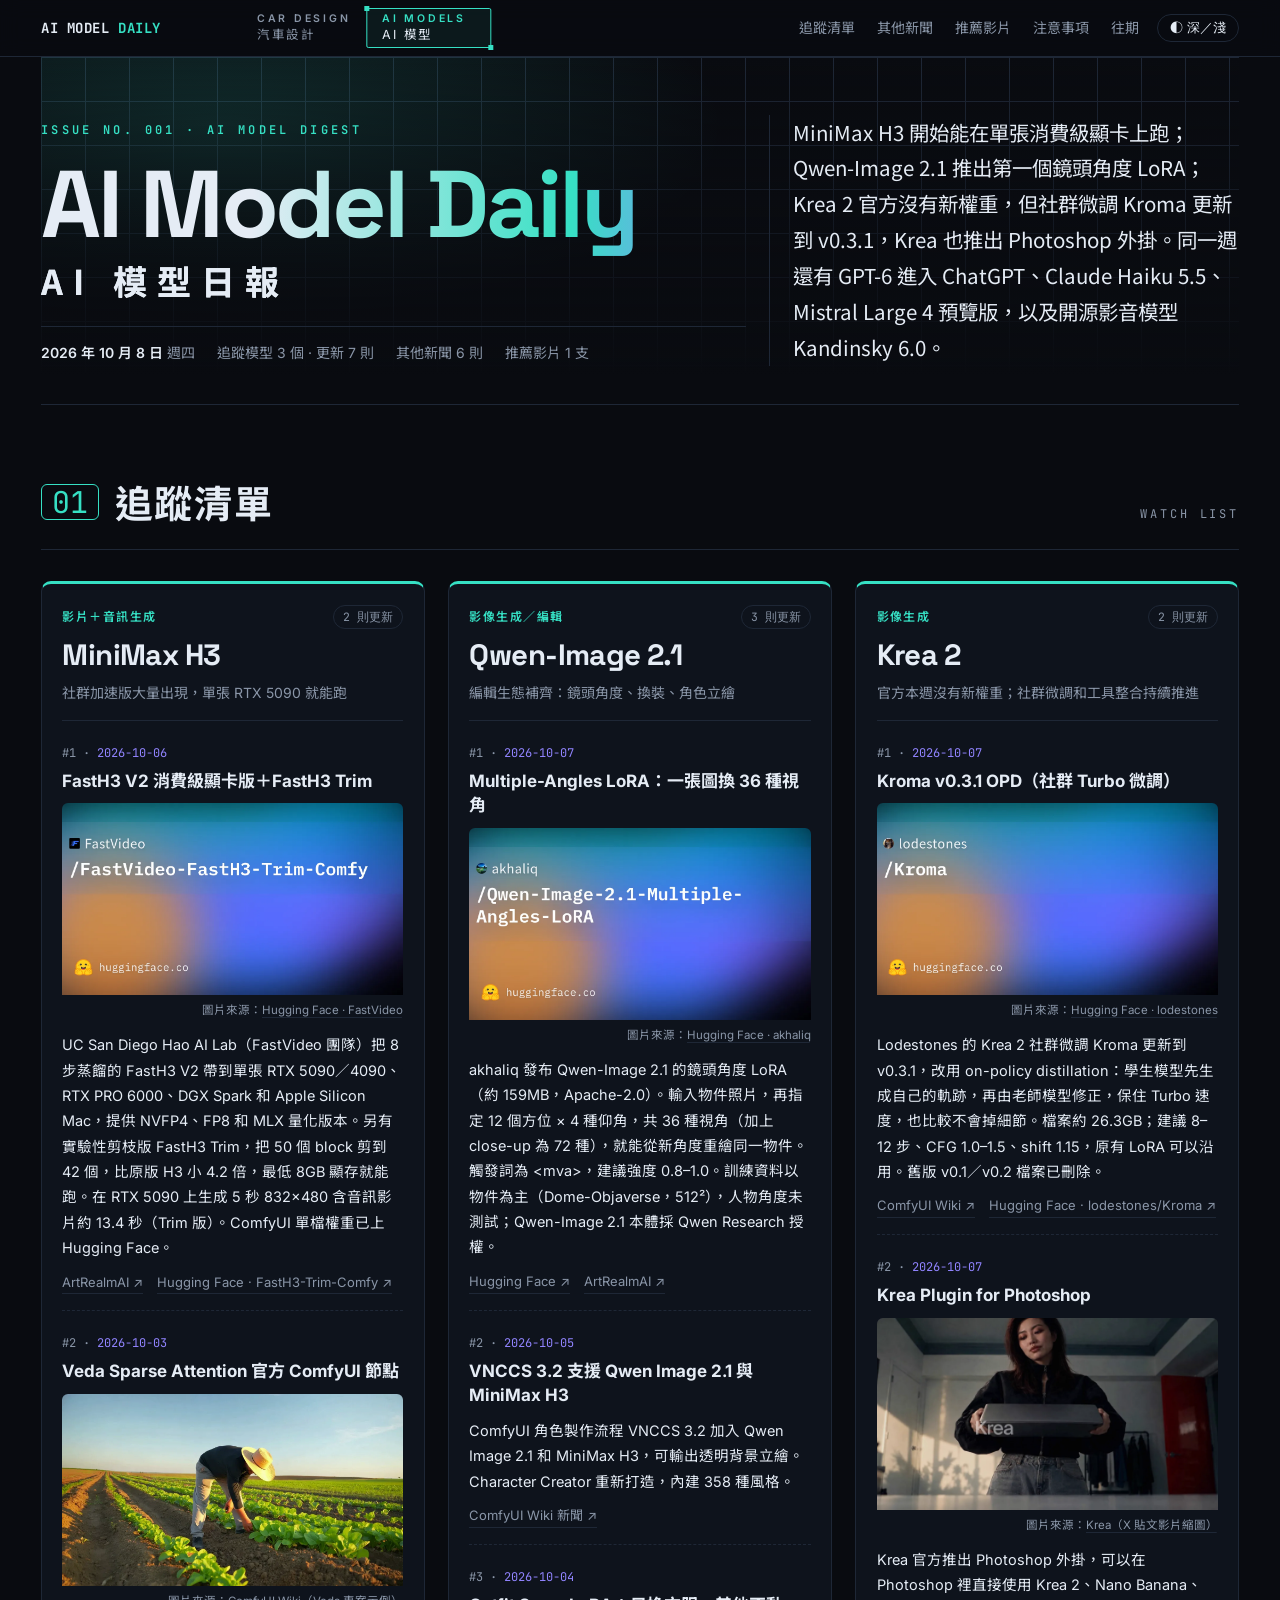
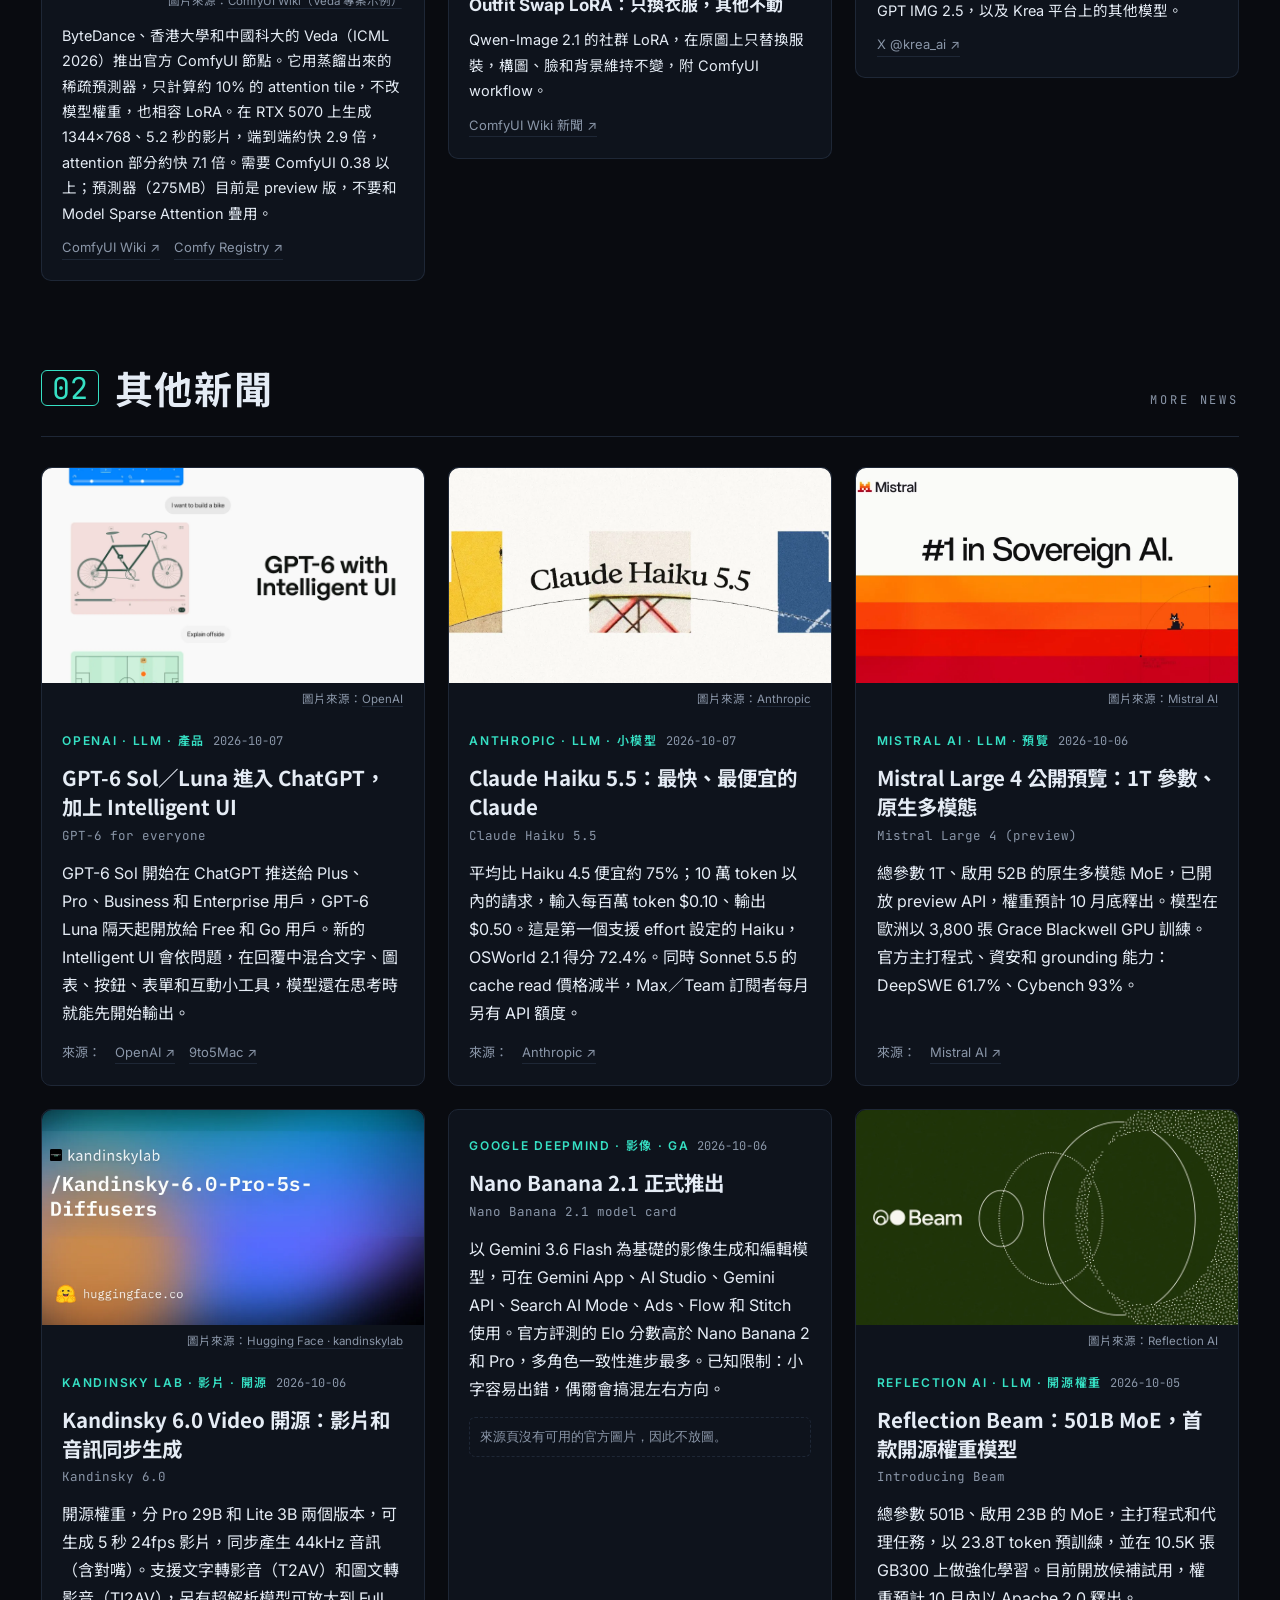
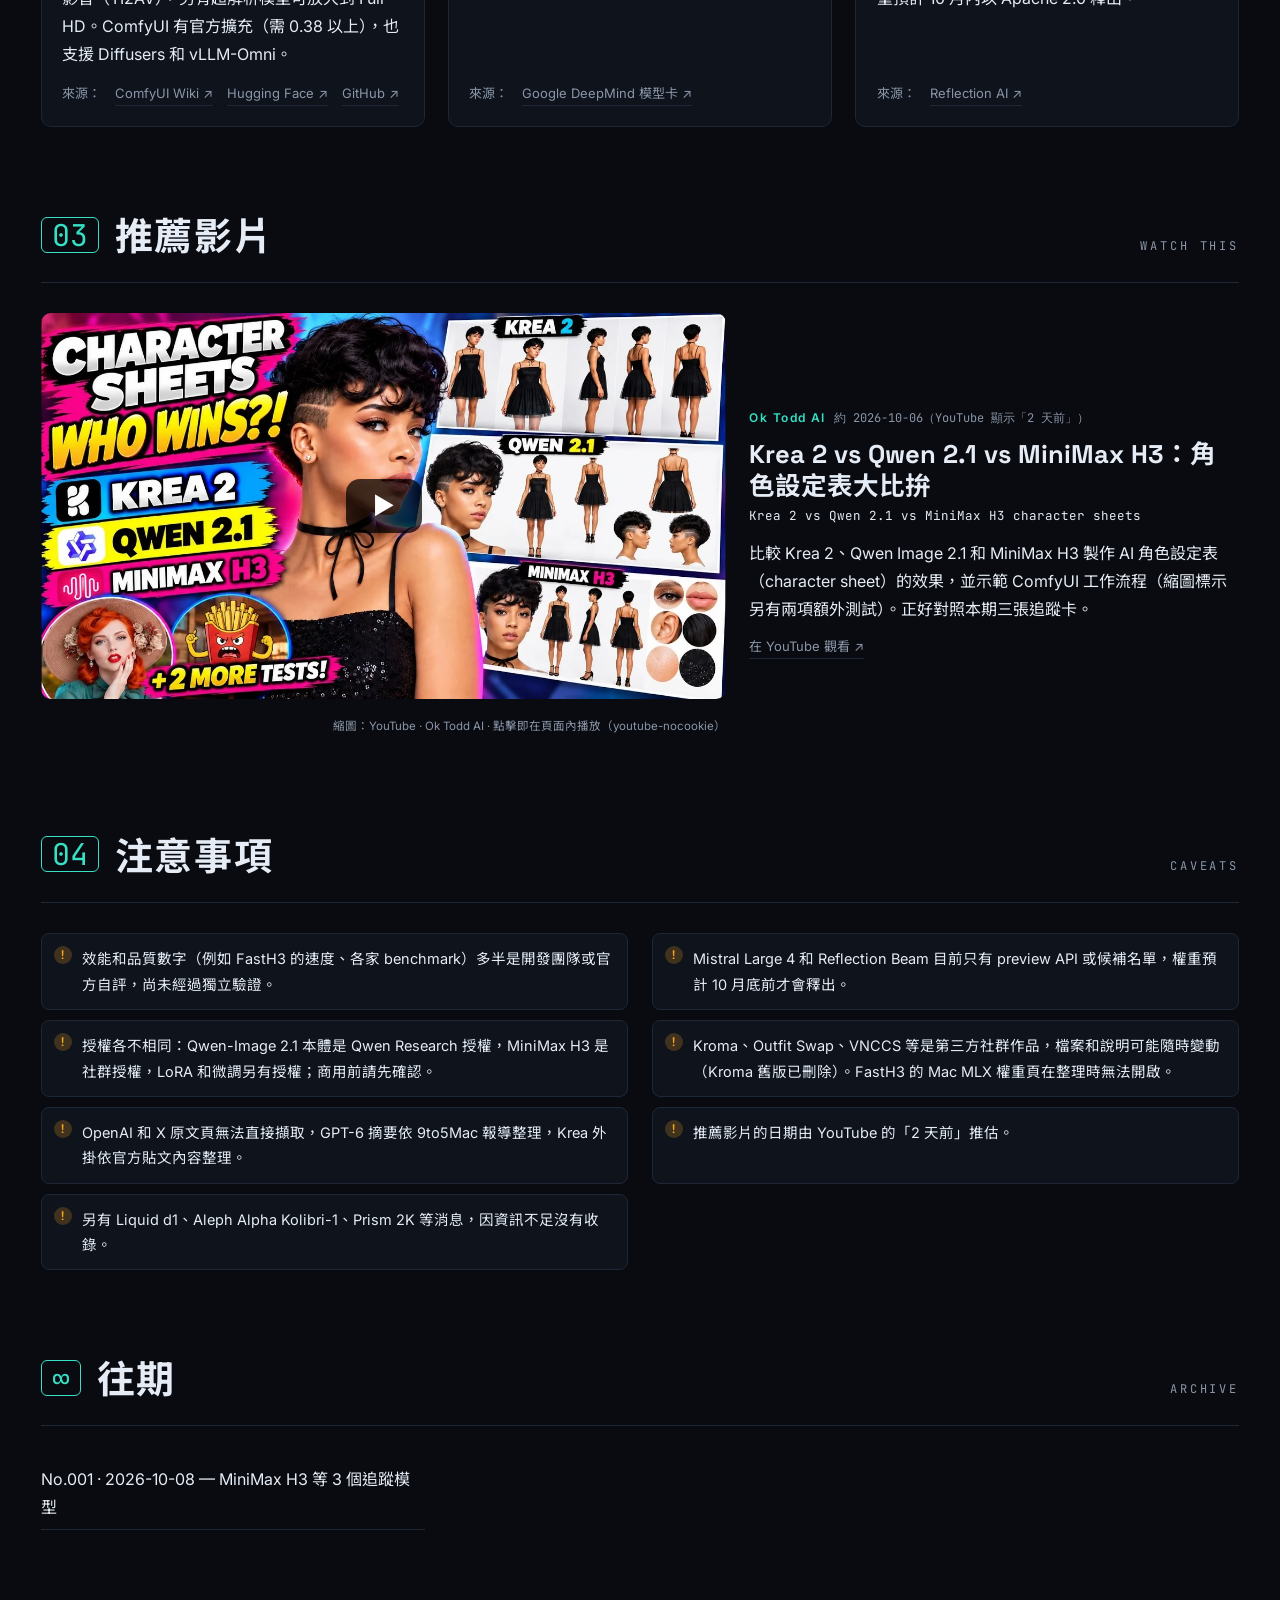
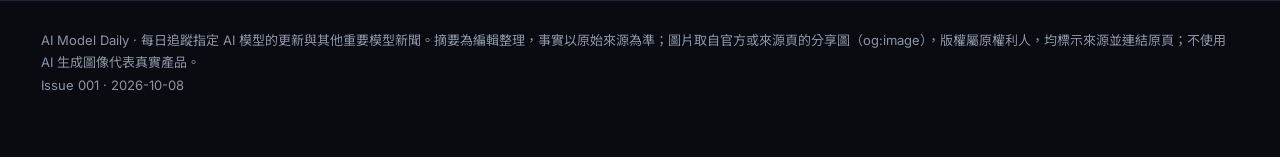
==== commit b700ab37: "Switcher: kicker-style labels + sliding frame, robust navigation" ====
--- a/ai/index.html
+++ b/ai/index.html
@@ -11,7 +11,7 @@
 <script>(function(){var t=localStorage.getItem('cdd-theme-ai')||'dark';if(t)document.documentElement.setAttribute('data-theme',t);})();</script>
 </head>
 <body class="mode-ai">
-<header class="topbar"><div class="wrap"><a class="brand" href="./">AI MODEL <span>DAILY</span></a><nav class="modes" aria-label="切換日報"><a href="../"><i class="dot"></i>汽車設計</a><a href="../ai/" aria-current="page" class="on"><i class="dot"></i>AI 模型</a></nav><nav class="nav"><a href="#watch">追蹤清單</a><a href="#news">其他新聞</a><a href="#video">推薦影片</a><a href="#caveats">注意事項</a><a href="./archive/">往期</a></nav><button class="toggle" id="tg" aria-label="切換深淺色">◐<span class="tl"> 深／淺</span></button></div></header>
+<header class="topbar"><div class="wrap"><a class="brand" href="./">AI MODEL <span>DAILY</span></a><nav class="modes" data-mode="ai" data-pos="ai" aria-label="切換日報"><i class="mind" aria-hidden="true"></i><a href="../" data-mode="car"><b>Car Design</b><span>汽車設計</span></a><a href="../ai/" data-mode="ai" aria-current="page" class="on"><b>AI Models</b><span>AI 模型</span></a></nav><nav class="nav"><a href="#watch">追蹤清單</a><a href="#news">其他新聞</a><a href="#video">推薦影片</a><a href="#caveats">注意事項</a><a href="./archive/">往期</a></nav><button class="toggle" id="tg" aria-label="切換深淺色">◐<span class="tl"> 深／淺</span></button></div></header>
 <main class="wrap">
 <div class="mast"><div class="kicker">Issue No. 001 · AI Model Digest</div>
 <h1>AI Model Daily<span class="zh">AI 模型日報</span></h1>
@@ -38,5 +38,18 @@
 <section id="caveats"><div class="sec-head"><span class="num">04</span><h2>注意事項</h2><span class="en">Caveats</span></div><ul class="caveats"><li>效能和品質數字（例如 FastH3 的速度、各家 benchmark）多半是開發團隊或官方自評，尚未經過獨立驗證。</li><li>Mistral Large 4 和 Reflection Beam 目前只有 preview API 或候補名單，權重預計 10 月底前才會釋出。</li><li>授權各不相同：Qwen-Image 2.1 本體是 Qwen Research 授權，MiniMax H3 是社群授權，LoRA 和微調另有授權；商用前請先確認。</li><li>Kroma、Outfit Swap、VNCCS 等是第三方社群作品，檔案和說明可能隨時變動（Kroma 舊版已刪除）。FastH3 的 Mac MLX 權重頁在整理時無法開啟。</li><li>OpenAI 和 X 原文頁無法直接擷取，GPT-6 摘要依 9to5Mac 報導整理，Krea 外掛依官方貼文內容整理。</li><li>推薦影片的日期由 YouTube 的「2 天前」推估。</li><li>另有 Liquid d1、Aleph Alpha Kolibri-1、Prism 2K 等消息，因資訊不足沒有收錄。</li></ul></section>
 <section class="archive" id="archive"><div class="sec-head"><span class="num">∞</span><h2>往期</h2><span class="en">Archive</span></div><ul><li><a href="./issues/2026-10-08/">No.001 · 2026-10-08</a> — MiniMax H3 等 3 個追蹤模型</li></ul></section>
 </main><footer><div class="wrap">AI Model Daily · 每日追蹤指定 AI 模型的更新與其他重要模型新聞。摘要為編輯整理，事實以原始來源為準；圖片取自官方或來源頁的分享圖（og:image），版權屬原權利人，均標示來源並連結原頁；不使用 AI 生成圖像代表真實產品。<br>Issue 001 · 2026-10-08</div></footer>
-<script>document.getElementById('tg').onclick=function(){var r=document.documentElement,c=r.getAttribute('data-theme');var dark=c?c==='dark':matchMedia('(prefers-color-scheme: dark)').matches;var n=dark?'light':'dark';r.setAttribute('data-theme',n);localStorage.setItem('cdd-theme-ai',n);};</script>
+<script>(function(){var n=document.querySelector('.modes');if(!n)return;var cur=n.getAttribute('data-mode');
+var rm=window.matchMedia&&matchMedia('(prefers-reduced-motion: reduce)').matches;
+function reset(){n.classList.add('still');n.setAttribute('data-pos',cur);void n.offsetWidth;n.classList.remove('still');}
+var from=null;try{from=sessionStorage.getItem('cdd-switch-from');sessionStorage.removeItem('cdd-switch-from');}catch(_){}
+if(from&&from!==cur&&!rm)n.classList.add('arrive');
+window.addEventListener('pageshow',function(ev){if(ev.persisted)reset();});
+function dest(a){var u=new URL(a.getAttribute('href'),location.href);if(u.protocol==='file:'&&u.pathname.slice(-1)==='/')u.pathname+='index.html';return u.href;}
+Array.prototype.forEach.call(n.querySelectorAll('a[data-mode]'),function(a){a.addEventListener('click',function(ev){
+ if(ev.defaultPrevented||ev.button!==0||ev.metaKey||ev.ctrlKey||ev.shiftKey||ev.altKey)return;
+ var to=a.getAttribute('data-mode'),url=dest(a);ev.preventDefault();
+ if(to===cur||rm){location.href=url;return;}
+ try{sessionStorage.setItem('cdd-switch-from',cur);}catch(_){}
+ n.setAttribute('data-pos',to);var done=false,go=function(){if(done)return;done=true;location.href=url;};
+ n.querySelector('.mind').addEventListener('transitionend',function(e){if(e.propertyName==='transform')go();});setTimeout(go,520);});});})();</script><script>document.getElementById('tg').onclick=function(){var r=document.documentElement,c=r.getAttribute('data-theme');var dark=c?c==='dark':matchMedia('(prefers-color-scheme: dark)').matches;var n=dark?'light':'dark';r.setAttribute('data-theme',n);localStorage.setItem('cdd-theme-ai',n);};</script>
 </body></html>
--- a/assets/style.css
+++ b/assets/style.css
@@ -5,10 +5,11 @@
   --serif:"Noto Serif TC","Playfair Display","Songti TC","PMingLiU",serif;
   --sans:"Inter","Noto Sans TC","PingFang TC","Microsoft JhengHei",system-ui,sans-serif;
   --display:"Playfair Display","Noto Serif TC",serif;
+  --c-car:#c8643b; --c-ai:#0b8f7c;
   --maxw:1520px; --pad:clamp(16px,3.2vw,56px); --gap:clamp(16px,1.8vw,30px); --cardpad:clamp(18px,1.6vw,28px);
 }
-[data-theme="dark"]{--bg:#111114;--bg2:#1a1a1f;--ink:#ece9e3;--muted:#9a968e;--line:#2c2c33;--accent:#f08a5d;--card:#17171b}
-@media (prefers-color-scheme:dark){:root:not([data-theme="light"]){--bg:#111114;--bg2:#1a1a1f;--ink:#ece9e3;--muted:#9a968e;--line:#2c2c33;--accent:#f08a5d;--card:#17171b}}
+[data-theme="dark"]{--c-car:#f08a5d;--c-ai:#36e0c4;--bg:#111114;--bg2:#1a1a1f;--ink:#ece9e3;--muted:#9a968e;--line:#2c2c33;--accent:#f08a5d;--card:#17171b}
+@media (prefers-color-scheme:dark){:root:not([data-theme="light"]){--c-car:#f08a5d;--c-ai:#36e0c4;--bg:#111114;--bg2:#1a1a1f;--ink:#ece9e3;--muted:#9a968e;--line:#2c2c33;--accent:#f08a5d;--card:#17171b}}
 *{box-sizing:border-box}
 html{scroll-behavior:smooth;-webkit-text-size-adjust:100%}
 body{margin:0;background:var(--bg);color:var(--ink);font-family:var(--sans);line-height:1.75;font-size:16px;overflow-x:hidden;transition:background .3s,color .3s}
@@ -163,19 +164,11 @@
   .nav{display:none}
   .topbar .wrap{flex-wrap:wrap;padding-top:8px;padding-bottom:8px}
   .toggle{margin-left:auto}.toggle .tl{display:none}
-  .modes{order:3;width:100%}.modes a{flex:1;justify-content:center;padding:7px 10px;font-size:14px}
   .sec-head .en{display:none}
   .analysis li{grid-template-columns:1fr;gap:4px}
   .analysis li b{justify-self:start}
 }
 
-/* ---------- section switcher (汽車設計 | AI 模型) ---------- */
-.modes{display:inline-flex;flex-shrink:0;padding:3px;border:1px solid var(--line);border-radius:999px;background:var(--bg2);gap:2px}
-.modes a{display:flex;align-items:center;gap:8px;padding:5px 15px;border-radius:999px;font-size:13.5px;font-weight:600;color:var(--muted);text-decoration:none;white-space:nowrap;transition:background .2s,color .2s}
-.modes a:hover{color:var(--ink)}
-.modes a.on{background:var(--ink);color:var(--bg)}
-.modes .dot{width:7px;height:7px;border-radius:50%;background:#c8643b;flex-shrink:0}
-.modes a+a .dot{background:#2fd3b9}
 .toggle{flex-shrink:0}
 @media (min-width:768px) and (max-width:1199px){.nav{gap:16px;font-size:13px}}
 
@@ -242,6 +235,35 @@
 .caveats li{position:relative;padding:12px 14px 12px 40px;border:1px solid var(--line);border-radius:8px;background:var(--card);font-size:14.5px}
 .caveats li::before{content:"!";position:absolute;left:12px;top:12px;width:18px;height:18px;border-radius:50%;background:color-mix(in srgb,#f5a524 22%,transparent);color:#f5a524;font:700 12px/18px var(--mono);text-align:center}
 
-@media (max-width:767px){.modes a{padding:7px 10px;font-size:14px}.wcard,.story{border-radius:8px}}
+@media (max-width:767px){.wcard,.story{border-radius:8px}}
 .play>img{position:absolute;inset:0;width:100%;height:100%;max-width:none;object-fit:cover}
-@media (min-width:768px) and (max-width:1023px){.toggle .tl{display:none}.nav{gap:13px}.modes a{padding:5px 12px}}
+@media (min-width:768px) and (max-width:1023px){.toggle .tl{display:none}.nav{gap:13px}}
+
+/* ---------- section switcher: kicker-style labels + sliding frame ---------- */
+.modes{position:relative;display:inline-grid;grid-template-columns:1fr 1fr;flex-shrink:0;--sw:var(--c-car)}
+.modes[data-pos="ai"]{--sw:var(--c-ai)}
+.modes a{position:relative;z-index:1;display:flex;flex-direction:column;align-items:flex-start;justify-content:center;gap:1px;padding:5px 16px 6px;text-decoration:none;color:var(--muted);white-space:nowrap;line-height:1.2;transition:color .35s ease}
+.modes a b{font-family:var(--sans);font-size:10.5px;font-weight:600;letter-spacing:.26em;text-transform:uppercase;transition:color .35s ease}
+.modes a span{font-family:var(--sans);font-size:12.5px;letter-spacing:.14em;color:var(--muted);transition:color .35s ease}
+.modes a:hover b,.modes a:hover span{color:var(--ink)}
+.modes a:focus-visible{outline:1px dashed var(--sw);outline-offset:2px}
+.modes[data-pos="car"] a[data-mode="car"] b,.modes[data-pos="ai"] a[data-mode="ai"] b{color:var(--sw)}
+.modes[data-pos="car"] a[data-mode="car"] span,.modes[data-pos="ai"] a[data-mode="ai"] span{color:var(--ink)}
+/* the frame: half the grid wide, slides with transform */
+.mind{position:absolute;z-index:0;top:0;bottom:0;left:0;width:50%;border:1px solid var(--sw);border-radius:2px;
+  background:color-mix(in srgb,var(--sw) 7%,transparent);pointer-events:none;
+  transition:transform .38s cubic-bezier(.65,0,.35,1),border-color .38s ease,background-color .38s ease}
+.mind::before,.mind::after{content:"";position:absolute;width:5px;height:5px;background:var(--sw);transition:background-color .38s ease}
+.mind::before{left:-3px;top:-3px}.mind::after{right:-3px;bottom:-3px}
+.modes[data-pos="ai"] .mind{transform:translateX(100%)}
+.modes.still .mind,.modes.still a,.modes.still b,.modes.still span{transition:none}
+.modes.arrive .mind{animation:mind-in .32s ease-out}
+@keyframes mind-in{from{opacity:.25;box-shadow:0 0 0 4px color-mix(in srgb,var(--sw) 22%,transparent)}to{opacity:1;box-shadow:0 0 0 0 transparent}}
+@media (prefers-reduced-motion:reduce){.mind,.modes a,.modes b,.modes span{transition:none}.modes.arrive .mind{animation:none}}
+@media (max-width:767px){
+  .modes{order:3;width:100%;margin-top:2px}
+  .modes a{flex-direction:row;align-items:baseline;justify-content:center;gap:8px;padding:8px 6px}
+  .modes a b{font-size:10px;letter-spacing:.2em}
+  .modes a span{font-size:13px;letter-spacing:.1em}
+}
+@media (min-width:768px){.topbar .brand{min-width:182px}}
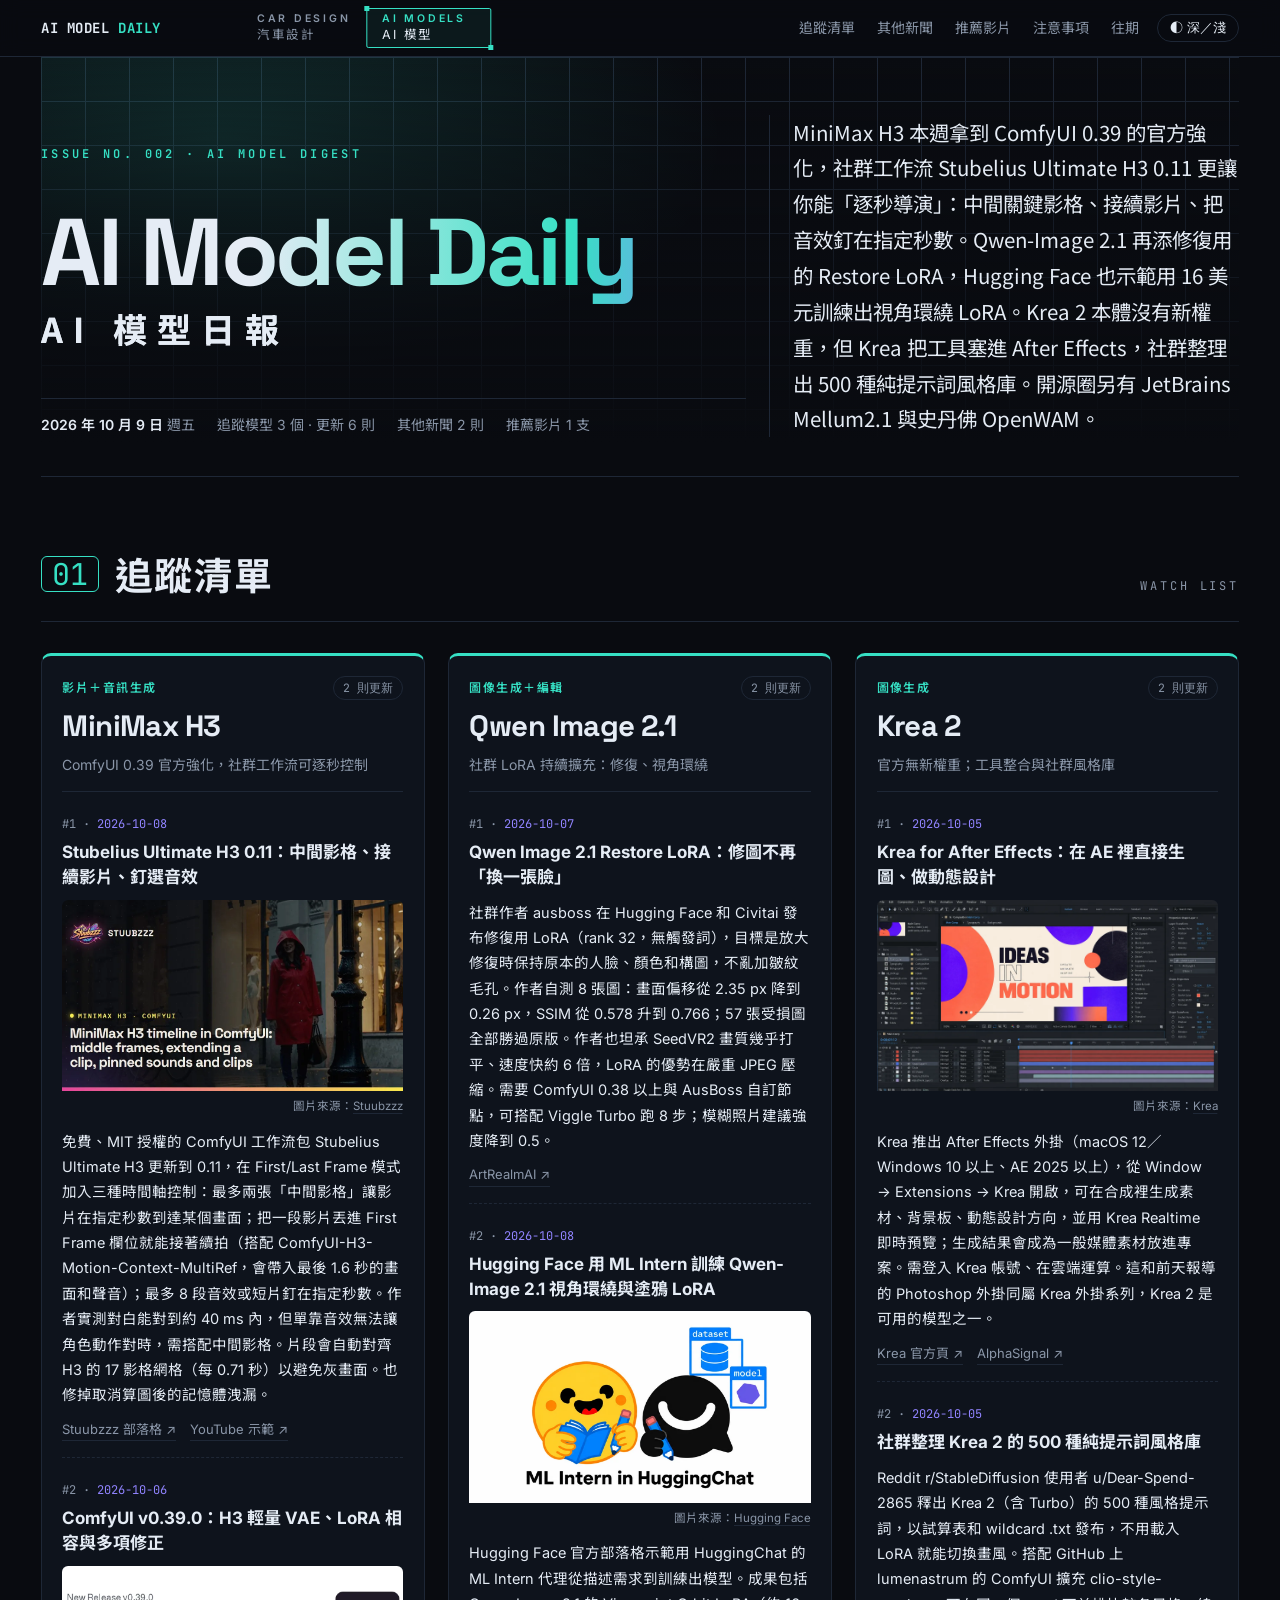
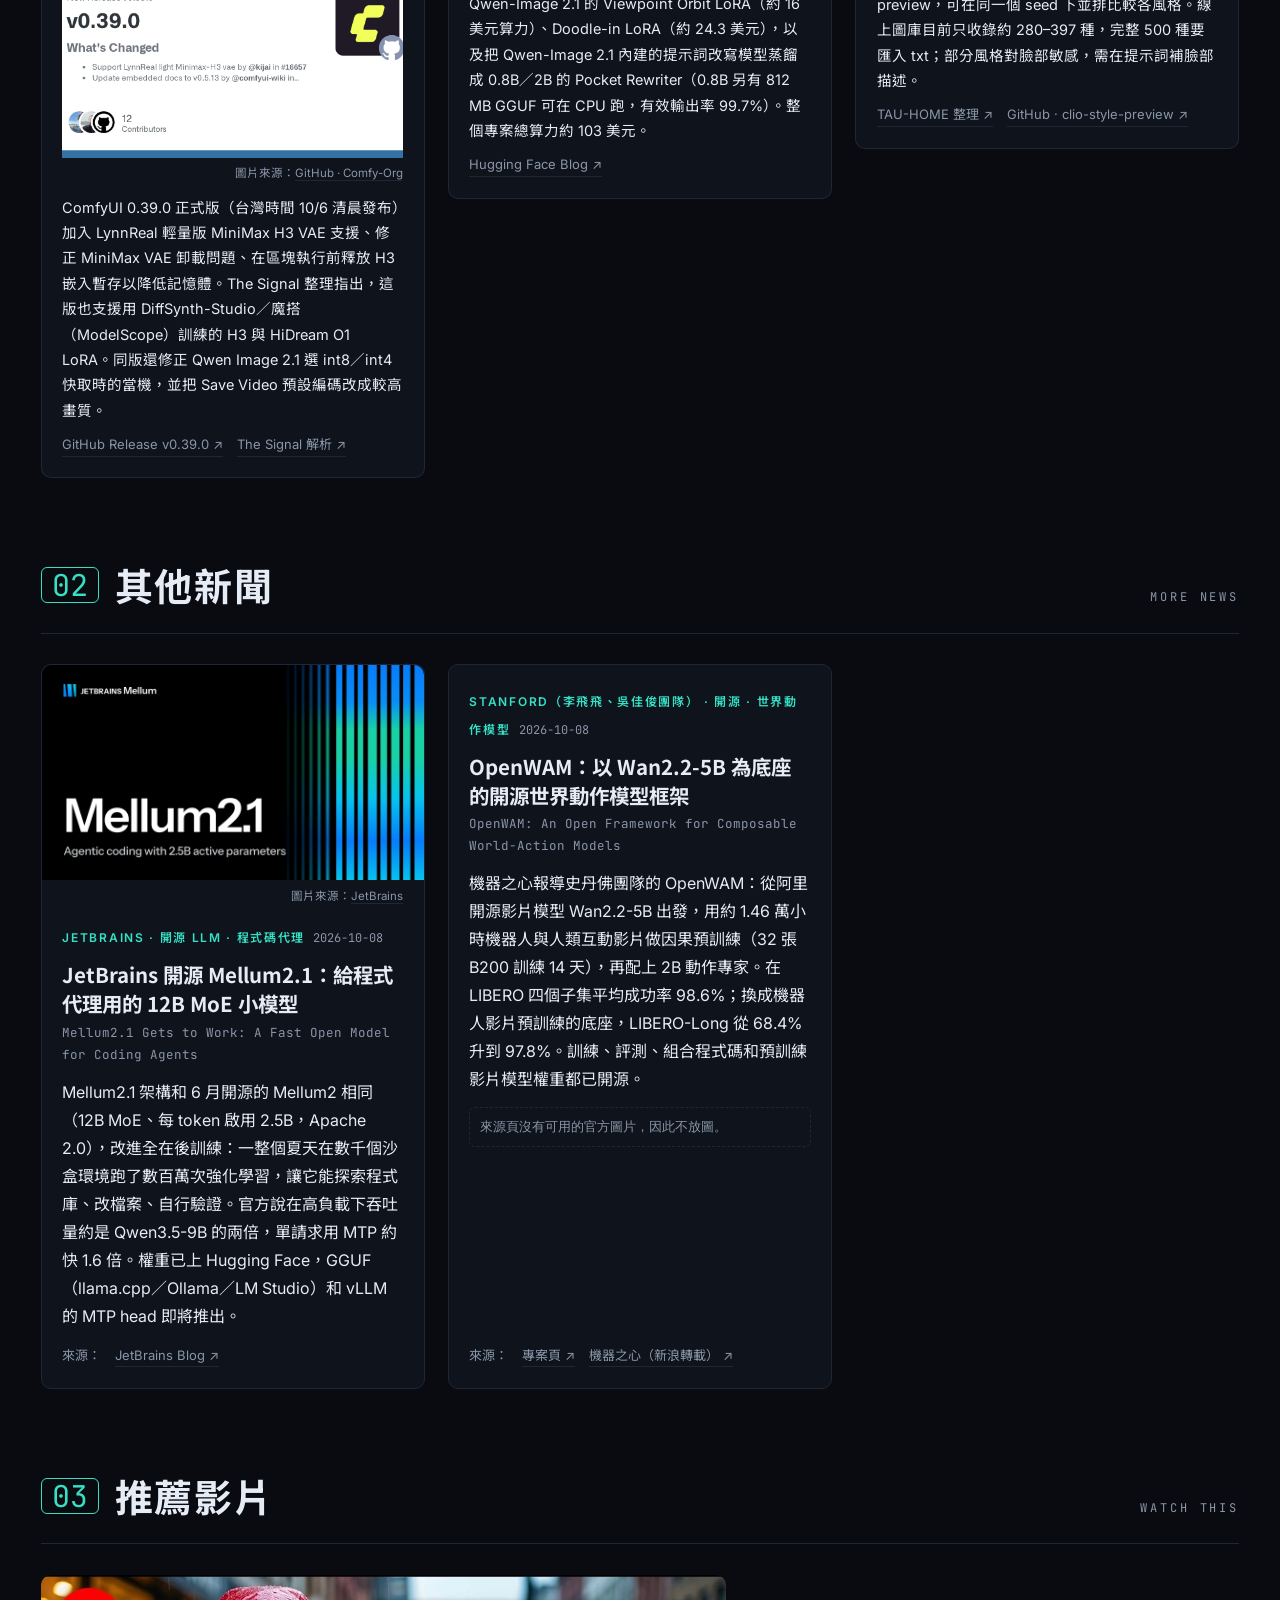
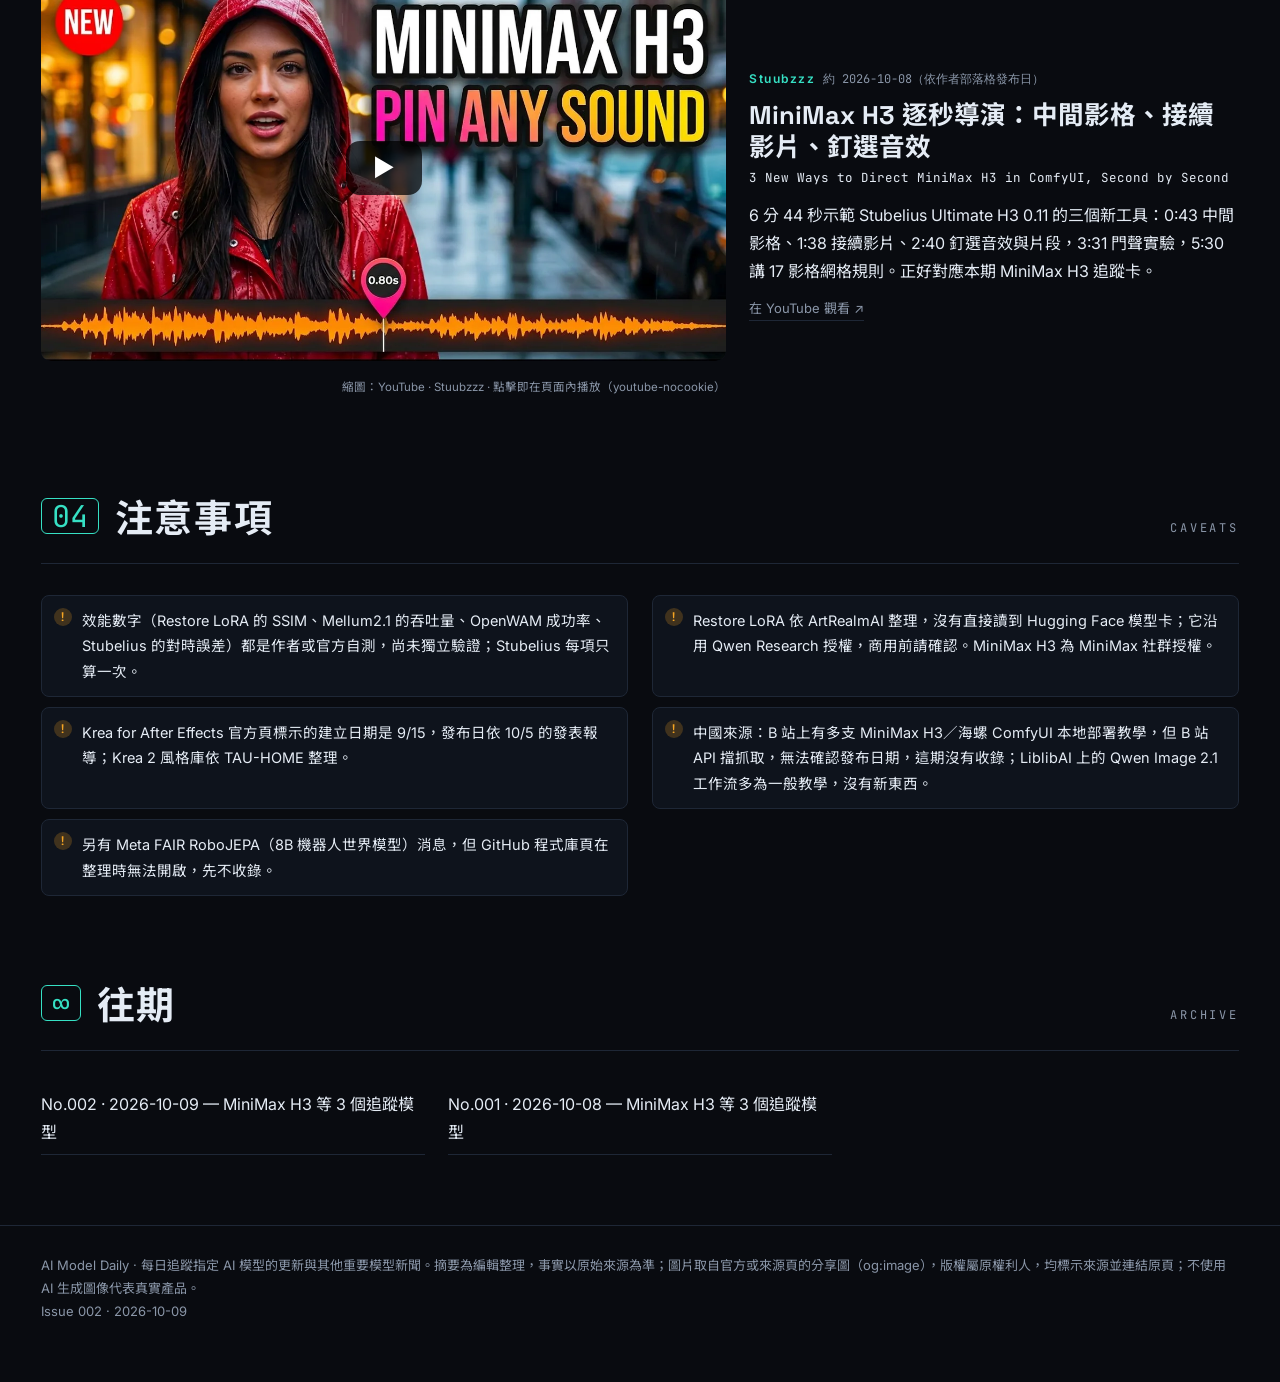
==== commit 2043260b: "AI 002 · 2026-10-09" ====
--- a/ai/index.html
+++ b/ai/index.html
@@ -1,9 +1,9 @@
 <!doctype html><html lang="zh-Hant-TW"><head><meta charset="utf-8">
 <meta name="viewport" content="width=device-width,initial-scale=1,viewport-fit=cover">
-<title>AI 模型日報 AI Model Daily · 2026.10.08</title><meta name="description" content="MiniMax H3 開始能在單張消費級顯卡上跑；Qwen-Image 2.1 推出第一個鏡頭角度 LoRA；Krea 2 官方沒有新權重，但社群微調 Kroma 更新到 v0.3.1，Krea 也推出 Photoshop 外掛。同一週還有 GPT-6 進入 ChatGPT、Claude Haiku 5.5、Mistral Large 4 預覽版，以及開源影音模型 Kandinsky 6.0。">
-<meta property="og:type" content="article"><meta property="og:title" content="AI 模型日報 AI Model Daily · 2026.10.08"><meta property="og:description" content="MiniMax H3 開始能在單張消費級顯卡上跑；Qwen-Image 2.1 推出第一個鏡頭角度 LoRA；Krea 2 官方沒有新權重，但社群微調 Kroma 更新到 v0.3.1，Krea 也推出 Photoshop 外掛。同一週還有 GPT-6 進入 ChatGPT、Claude Haiku 5.5、Mistral Large 4 預覽版，以及開源影音模型 Kandinsky 6.0。">
-<meta property="og:image" content="https://feeling00480-commits.github.io/car-design-daily/ai/issues/2026-10-08/img/fasth3.webp"><meta name="twitter:card" content="summary_large_image">
-<link rel="canonical" href="https://feeling00480-commits.github.io/car-design-daily/ai/issues/2026-10-08/">
+<title>AI 模型日報 AI Model Daily · 2026.10.09</title><meta name="description" content="MiniMax H3 本週拿到 ComfyUI 0.39 的官方強化，社群工作流 Stubelius Ultimate H3 0.11 更讓你能「逐秒導演」：中間關鍵影格、接續影片、把音效釘在指定秒數。Qwen-Image 2.1 再添修復用的 Restore LoRA，Hugging Face 也示範用 16 美元訓練出視角環繞 LoRA。Krea 2 本體沒有新權重，但 Krea 把工具塞進 After Effects，社群整理出 500 種純提示詞風格庫。開源圈另有 JetBrains Mellum2.1 與史丹佛 OpenWAM。">
+<meta property="og:type" content="article"><meta property="og:title" content="AI 模型日報 AI Model Daily · 2026.10.09"><meta property="og:description" content="MiniMax H3 本週拿到 ComfyUI 0.39 的官方強化，社群工作流 Stubelius Ultimate H3 0.11 更讓你能「逐秒導演」：中間關鍵影格、接續影片、把音效釘在指定秒數。Qwen-Image 2.1 再添修復用的 Restore LoRA，Hugging Face 也示範用 16 美元訓練出視角環繞 LoRA。Krea 2 本體沒有新權重，但 Krea 把工具塞進 After Effects，社群整理出 500 種純提示詞風格庫。開源圈另有 JetBrains Mellum2.1 與史丹佛 OpenWAM。">
+<meta property="og:image" content="https://feeling00480-commits.github.io/car-design-daily/ai/issues/2026-10-09/img/stubelius.webp"><meta name="twitter:card" content="summary_large_image">
+<link rel="canonical" href="https://feeling00480-commits.github.io/car-design-daily/ai/issues/2026-10-09/">
 <meta name="theme-color" content="#0a0c10">
 <link rel="preconnect" href="https://fonts.googleapis.com"><link rel="preconnect" href="https://fonts.gstatic.com" crossorigin>
 <link href="https://fonts.googleapis.com/css2?family=Inter:wght@400;600&family=Noto+Sans+TC:wght@400;600;700&family=Space+Grotesk:wght@500;700&family=JetBrains+Mono:wght@400;600&display=swap" rel="stylesheet">
@@ -13,31 +13,27 @@
 <body class="mode-ai">
 <header class="topbar"><div class="wrap"><a class="brand" href="./">AI MODEL <span>DAILY</span></a><nav class="modes" data-mode="ai" data-pos="ai" aria-label="切換日報"><i class="mind" aria-hidden="true"></i><a href="../" data-mode="car"><b>Car Design</b><span>汽車設計</span></a><a href="../ai/" data-mode="ai" aria-current="page" class="on"><b>AI Models</b><span>AI 模型</span></a></nav><nav class="nav"><a href="#watch">追蹤清單</a><a href="#news">其他新聞</a><a href="#video">推薦影片</a><a href="#caveats">注意事項</a><a href="./archive/">往期</a></nav><button class="toggle" id="tg" aria-label="切換深淺色">◐<span class="tl"> 深／淺</span></button></div></header>
 <main class="wrap">
-<div class="mast"><div class="kicker">Issue No. 001 · AI Model Digest</div>
+<div class="mast"><div class="kicker">Issue No. 002 · AI Model Digest</div>
 <h1>AI Model Daily<span class="zh">AI 模型日報</span></h1>
-<div class="meta"><span><b>2026 年 10 月 8 日</b> 週四</span><span>追蹤模型 3 個 · 更新 7 則</span><span>其他新聞 6 則</span><span>推薦影片 1 支</span></div>
-<p class="lede">MiniMax H3 開始能在單張消費級顯卡上跑；Qwen-Image 2.1 推出第一個鏡頭角度 LoRA；Krea 2 官方沒有新權重，但社群微調 Kroma 更新到 v0.3.1，Krea 也推出 Photoshop 外掛。同一週還有 GPT-6 進入 ChatGPT、Claude Haiku 5.5、Mistral Large 4 預覽版，以及開源影音模型 Kandinsky 6.0。</p></div>
+<div class="meta"><span><b>2026 年 10 月 9 日</b> 週五</span><span>追蹤模型 3 個 · 更新 6 則</span><span>其他新聞 2 則</span><span>推薦影片 1 支</span></div>
+<p class="lede">MiniMax H3 本週拿到 ComfyUI 0.39 的官方強化，社群工作流 Stubelius Ultimate H3 0.11 更讓你能「逐秒導演」：中間關鍵影格、接續影片、把音效釘在指定秒數。Qwen-Image 2.1 再添修復用的 Restore LoRA，Hugging Face 也示範用 16 美元訓練出視角環繞 LoRA。Krea 2 本體沒有新權重，但 Krea 把工具塞進 After Effects，社群整理出 500 種純提示詞風格庫。開源圈另有 JetBrains Mellum2.1 與史丹佛 OpenWAM。</p></div>
 <section id="watch"><div class="sec-head"><span class="num">01</span><h2>追蹤清單</h2><span class="en">Watch List</span></div><div class="wgrid">
-<article class="wcard" id="minimax-h3"><div class="whead"><span class="tag">影片＋音訊生成</span><span class="count">2 則更新</span><h3>MiniMax H3</h3><p class="status">社群加速版大量出現，單張 RTX 5090 就能跑</p></div><ol class="ulist"><li class="upd"><div class="uhead"><span class="date">2026-10-06</span><h4>FastH3 V2 消費級顯卡版＋FastH3 Trim</h4></div><figure class="uimg"><div class="ratio"><img src="issues/2026-10-08/img/fasth3.webp" alt="Hugging Face 上 FastVideo/FastVideo-FastH3-Trim-Comfy 模型頁的分享卡" loading="eager" decoding="async" width="1600" height="900"></div><figcaption>圖片來源：<a href="https://huggingface.co/FastVideo/FastVideo-FastH3-Trim-Comfy" target="_blank" rel="noopener">Hugging Face · FastVideo</a></figcaption></figure><p>UC San Diego Hao AI Lab（FastVideo 團隊）把 8 步蒸餾的 FastH3 V2 帶到單張 RTX 5090／4090、RTX PRO 6000、DGX Spark 和 Apple Silicon Mac，提供 NVFP4、FP8 和 MLX 量化版本。另有實驗性剪枝版 FastH3 Trim，把 50 個 block 剪到 42 個，比原版 H3 小 4.2 倍，最低 8GB 顯存就能跑。在 RTX 5090 上生成 5 秒 832×480 含音訊影片約 13.4 秒（Trim 版）。ComfyUI 單檔權重已上 Hugging Face。</p><div class="src"><a href="https://artrealmai.com/article/fasth3-v2-trim-consumer-gpus-rtx-mac" target="_blank" rel="noopener">ArtRealmAI ↗</a><a href="https://huggingface.co/FastVideo/FastVideo-FastH3-Trim-Comfy" target="_blank" rel="noopener">Hugging Face · FastH3-Trim-Comfy ↗</a></div></li><li class="upd"><div class="uhead"><span class="date">2026-10-03</span><h4>Veda Sparse Attention 官方 ComfyUI 節點</h4></div><figure class="uimg"><div class="ratio"><img src="issues/2026-10-08/img/veda.webp" alt="Veda 稀疏注意力在 95% 稀疏度下生成的示例畫面：田間農夫" loading="lazy" decoding="async" width="1600" height="900"></div><figcaption>圖片來源：<a href="https://comfyui-wiki.com/en/news/2026-10-05-veda-sparse-attention" target="_blank" rel="noopener">ComfyUI Wiki（Veda 專案示例）</a></figcaption></figure><p>ByteDance、香港大學和中國科大的 Veda（ICML 2026）推出官方 ComfyUI 節點。它用蒸餾出來的稀疏預測器，只計算約 10% 的 attention tile，不改模型權重，也相容 LoRA。在 RTX 5070 上生成 1344×768、5.2 秒的影片，端到端約快 2.9 倍，attention 部分約快 7.1 倍。需要 ComfyUI 0.38 以上；預測器（275MB）目前是 preview 版，不要和 Model Sparse Attention 疊用。</p><div class="src"><a href="https://comfyui-wiki.com/en/news/2026-10-05-veda-sparse-attention" target="_blank" rel="noopener">ComfyUI Wiki ↗</a><a href="https://registry.comfy.org/publishers/veda-sparse/nodes/veda-sparse-attention" target="_blank" rel="noopener">Comfy Registry ↗</a></div></li></ol></article>
-<article class="wcard" id="qwen-image-2-1"><div class="whead"><span class="tag">影像生成／編輯</span><span class="count">3 則更新</span><h3>Qwen-Image 2.1</h3><p class="status">編輯生態補齊：鏡頭角度、換裝、角色立繪</p></div><ol class="ulist"><li class="upd"><div class="uhead"><span class="date">2026-10-07</span><h4>Multiple-Angles LoRA：一張圖換 36 種視角</h4></div><figure class="uimg"><div class="ratio"><img src="issues/2026-10-08/img/qwen-angles.webp" alt="Hugging Face 上 akhaliq/Qwen-Image-2.1-Multiple-Angles-LoRA 模型頁的分享卡" loading="lazy" decoding="async" width="1600" height="900"></div><figcaption>圖片來源：<a href="https://huggingface.co/akhaliq/Qwen-Image-2.1-Multiple-Angles-LoRA" target="_blank" rel="noopener">Hugging Face · akhaliq</a></figcaption></figure><p>akhaliq 發布 Qwen-Image 2.1 的鏡頭角度 LoRA（約 159MB，Apache-2.0）。輸入物件照片，再指定 12 個方位 × 4 種仰角，共 36 種視角（加上 close-up 為 72 種），就能從新角度重繪同一物件。觸發詞為 &lt;mva&gt;，建議強度 0.8–1.0。訓練資料以物件為主（Dome-Objaverse，512²），人物角度未測試；Qwen-Image 2.1 本體採 Qwen Research 授權。</p><div class="src"><a href="https://huggingface.co/akhaliq/Qwen-Image-2.1-Multiple-Angles-LoRA" target="_blank" rel="noopener">Hugging Face ↗</a><a href="https://artrealmai.com/article/qwen-image-2-1-multiple-angles-camera-lora" target="_blank" rel="noopener">ArtRealmAI ↗</a></div></li><li class="upd"><div class="uhead"><span class="date">2026-10-05</span><h4>VNCCS 3.2 支援 Qwen Image 2.1 與 MiniMax H3</h4></div><p>ComfyUI 角色製作流程 VNCCS 3.2 加入 Qwen Image 2.1 和 MiniMax H3，可輸出透明背景立繪。Character Creator 重新打造，內建 358 種風格。</p><div class="src"><a href="https://comfyui-wiki.com/en/news" target="_blank" rel="noopener">ComfyUI Wiki 新聞 ↗</a></div></li><li class="upd"><div class="uhead"><span class="date">2026-10-04</span><h4>Outfit Swap LoRA：只換衣服，其他不動</h4></div><p>Qwen-Image 2.1 的社群 LoRA，在原圖上只替換服裝，構圖、臉和背景維持不變，附 ComfyUI workflow。</p><div class="src"><a href="https://comfyui-wiki.com/en/news" target="_blank" rel="noopener">ComfyUI Wiki 新聞 ↗</a></div></li></ol></article>
-<article class="wcard" id="krea-2"><div class="whead"><span class="tag">影像生成</span><span class="count">2 則更新</span><h3>Krea 2</h3><p class="status">官方本週沒有新權重；社群微調和工具整合持續推進</p></div><ol class="ulist"><li class="upd"><div class="uhead"><span class="date">2026-10-07</span><h4>Kroma v0.3.1 OPD（社群 Turbo 微調）</h4></div><figure class="uimg"><div class="ratio"><img src="issues/2026-10-08/img/kroma.webp" alt="Hugging Face 上 lodestones/Kroma 模型頁的分享卡" loading="lazy" decoding="async" width="1600" height="900"></div><figcaption>圖片來源：<a href="https://huggingface.co/lodestones/Kroma" target="_blank" rel="noopener">Hugging Face · lodestones</a></figcaption></figure><p>Lodestones 的 Krea 2 社群微調 Kroma 更新到 v0.3.1，改用 on-policy distillation：學生模型先生成自己的軌跡，再由老師模型修正，保住 Turbo 速度，也比較不會掉細節。檔案約 26.3GB；建議 8–12 步、CFG 1.0–1.5、shift 1.15，原有 LoRA 可以沿用。舊版 v0.1／v0.2 檔案已刪除。</p><div class="src"><a href="https://comfyui-wiki.com/en/news/2026-10-07-kroma-v0-3-1-opd" target="_blank" rel="noopener">ComfyUI Wiki ↗</a><a href="https://huggingface.co/lodestones/Kroma" target="_blank" rel="noopener">Hugging Face · lodestones/Kroma ↗</a></div></li><li class="upd"><div class="uhead"><span class="date">2026-10-07</span><h4>Krea Plugin for Photoshop</h4></div><figure class="uimg"><div class="ratio"><img src="issues/2026-10-08/img/krea-photoshop.webp" alt="Krea 官方 X 貼文的 Photoshop 外掛宣傳影片縮圖" loading="lazy" decoding="async" width="1600" height="900"></div><figcaption>圖片來源：<a href="https://x.com/krea_ai/status/2107848434128752777" target="_blank" rel="noopener">Krea（X 貼文影片縮圖）</a></figcaption></figure><p>Krea 官方推出 Photoshop 外掛，可以在 Photoshop 裡直接使用 Krea 2、Nano Banana、GPT IMG 2.5，以及 Krea 平台上的其他模型。</p><div class="src"><a href="https://x.com/krea_ai/status/2107848434128752777" target="_blank" rel="noopener">X @krea_ai ↗</a></div></li></ol></article>
+<article class="wcard" id="minimax-h3"><div class="whead"><span class="tag">影片＋音訊生成</span><span class="count">2 則更新</span><h3>MiniMax H3</h3><p class="status">ComfyUI 0.39 官方強化，社群工作流可逐秒控制</p></div><ol class="ulist"><li class="upd"><div class="uhead"><span class="date">2026-10-08</span><h4>Stubelius Ultimate H3 0.11：中間影格、接續影片、釘選音效</h4></div><figure class="uimg"><div class="ratio"><img src="issues/2026-10-09/img/stubelius.webp" alt="Stuubzzz 文章分享卡：MiniMax H3 timeline in ComfyUI，背景是穿紅雨衣的女子走在雨中街道" loading="eager" decoding="async" width="1600" height="900"></div><figcaption>圖片來源：<a href="https://stuubzzz.studio/blog/minimax-h3-keyframes-extend-video-timeline-comfyui/" target="_blank" rel="noopener">Stuubzzz</a></figcaption></figure><p>免費、MIT 授權的 ComfyUI 工作流包 Stubelius Ultimate H3 更新到 0.11，在 First/Last Frame 模式加入三種時間軸控制：最多兩張「中間影格」讓影片在指定秒數到達某個畫面；把一段影片丟進 First Frame 欄位就能接著續拍（搭配 ComfyUI-H3-Motion-Context-MultiRef，會帶入最後 1.6 秒的畫面和聲音）；最多 8 段音效或短片釘在指定秒數。作者實測對白能對到約 40 ms 內，但單靠音效無法讓角色動作對時，需搭配中間影格。片段會自動對齊 H3 的 17 影格網格（每 0.71 秒）以避免灰畫面。也修掉取消算圖後的記憶體洩漏。</p><div class="src"><a href="https://stuubzzz.studio/blog/minimax-h3-keyframes-extend-video-timeline-comfyui/" target="_blank" rel="noopener">Stuubzzz 部落格 ↗</a><a href="https://www.youtube.com/watch?v=tKbtwzTKG60" target="_blank" rel="noopener">YouTube 示範 ↗</a></div></li><li class="upd"><div class="uhead"><span class="date">2026-10-06</span><h4>ComfyUI v0.39.0：H3 輕量 VAE、LoRA 相容與多項修正</h4></div><figure class="uimg"><div class="ratio"><img src="issues/2026-10-09/img/comfy039.webp" alt="GitHub 上 ComfyUI v0.39.0 Release 的分享卡" loading="lazy" decoding="async" width="1600" height="900"></div><figcaption>圖片來源：<a href="https://github.com/Comfy-Org/ComfyUI/releases/tag/v0.39.0" target="_blank" rel="noopener">GitHub · Comfy-Org</a></figcaption></figure><p>ComfyUI 0.39.0 正式版（台灣時間 10/6 清晨發布）加入 LynnReal 輕量版 MiniMax H3 VAE 支援、修正 MiniMax VAE 卸載問題、在區塊執行前釋放 H3 嵌入暫存以降低記憶體。The Signal 整理指出，這版也支援用 DiffSynth-Studio／魔搭（ModelScope）訓練的 H3 與 HiDream O1 LoRA。同版還修正 Qwen Image 2.1 選 int8／int4 快取時的當機，並把 Save Video 預設編碼改成較高畫質。</p><div class="src"><a href="https://github.com/Comfy-Org/ComfyUI/releases/tag/v0.39.0" target="_blank" rel="noopener">GitHub Release v0.39.0 ↗</a><a href="https://thesignal.blog/comfyui-0-39-minimax-h3/" target="_blank" rel="noopener">The Signal 解析 ↗</a></div></li></ol></article>
+<article class="wcard" id="qwen-image-2.1"><div class="whead"><span class="tag">圖像生成＋編輯</span><span class="count">2 則更新</span><h3>Qwen Image 2.1</h3><p class="status">社群 LoRA 持續擴充：修復、視角環繞</p></div><ol class="ulist"><li class="upd"><div class="uhead"><span class="date">2026-10-07</span><h4>Qwen Image 2.1 Restore LoRA：修圖不再「換一張臉」</h4></div><p>社群作者 ausboss 在 Hugging Face 和 Civitai 發布修復用 LoRA（rank 32，無觸發詞），目標是放大修復時保持原本的人臉、顏色和構圖，不亂加皺紋毛孔。作者自測 8 張圖：畫面偏移從 2.35 px 降到 0.26 px，SSIM 從 0.578 升到 0.766；57 張受損圖全部勝過原版。作者也坦承 SeedVR2 畫質幾乎打平、速度快約 6 倍，LoRA 的優勢在嚴重 JPEG 壓縮。需要 ComfyUI 0.38 以上與 AusBoss 自訂節點，可搭配 Viggle Turbo 跑 8 步；模糊照片建議強度降到 0.5。</p><div class="src"><a href="https://artrealmai.com/article/qwen-image-2-1-restore-lora-photo-upscale" target="_blank" rel="noopener">ArtRealmAI ↗</a></div></li><li class="upd"><div class="uhead"><span class="date">2026-10-08</span><h4>Hugging Face 用 ML Intern 訓練 Qwen-Image 2.1 視角環繞與塗鴉 LoRA</h4></div><figure class="uimg"><div class="ratio"><img src="issues/2026-10-09/img/mlintern.webp" alt="Hugging Face 部落格封面：ML Intern in HuggingChat" loading="lazy" decoding="async" width="1600" height="900"></div><figcaption>圖片來源：<a href="https://huggingface.co/blog/building-with-ml-intern" target="_blank" rel="noopener">Hugging Face</a></figcaption></figure><p>Hugging Face 官方部落格示範用 HuggingChat 的 ML Intern 代理從描述需求到訓練出模型。成果包括 Qwen-Image 2.1 的 Viewpoint Orbit LoRA（約 16 美元算力）、Doodle-in LoRA（約 24.3 美元），以及把 Qwen-Image 2.1 內建的提示詞改寫模型蒸餾成 0.8B／2B 的 Pocket Rewriter（0.8B 另有 812 MB GGUF 可在 CPU 跑，有效輸出率 99.7%）。整個專案總算力約 103 美元。</p><div class="src"><a href="https://huggingface.co/blog/building-with-ml-intern" target="_blank" rel="noopener">Hugging Face Blog ↗</a></div></li></ol></article>
+<article class="wcard" id="krea-2"><div class="whead"><span class="tag">圖像生成</span><span class="count">2 則更新</span><h3>Krea 2</h3><p class="status">官方無新權重；工具整合與社群風格庫</p></div><ol class="ulist"><li class="upd"><div class="uhead"><span class="date">2026-10-05</span><h4>Krea for After Effects：在 AE 裡直接生圖、做動態設計</h4></div><figure class="uimg"><div class="ratio"><img src="issues/2026-10-09/img/krea-ae.webp" alt="Krea for After Effects 官方介面截圖，合成畫面顯示 IDEAS IN MOTION 字樣" loading="lazy" decoding="async" width="1600" height="900"></div><figcaption>圖片來源：<a href="https://www.krea.ai/plugins/after-effects" target="_blank" rel="noopener">Krea</a></figcaption></figure><p>Krea 推出 After Effects 外掛（macOS 12／Windows 10 以上、AE 2025 以上），從 Window → Extensions → Krea 開啟，可在合成裡生成素材、背景板、動態設計方向，並用 Krea Realtime 即時預覽；生成結果會成為一般媒體素材放進專案。需登入 Krea 帳號、在雲端運算。這和前天報導的 Photoshop 外掛同屬 Krea 外掛系列，Krea 2 是可用的模型之一。</p><div class="src"><a href="https://www.krea.ai/plugins/after-effects" target="_blank" rel="noopener">Krea 官方頁 ↗</a><a href="https://alphasignal.ai/news/krea-agent-moves-inside-after-effects-to-automate-motion-design" target="_blank" rel="noopener">AlphaSignal ↗</a></div></li><li class="upd"><div class="uhead"><span class="date">2026-10-05</span><h4>社群整理 Krea 2 的 500 種純提示詞風格庫</h4></div><p>Reddit r/StableDiffusion 使用者 u/Dear-Spend-2865 釋出 Krea 2（含 Turbo）的 500 種風格提示詞，以試算表和 wildcard .txt 發布，不用載入 LoRA 就能切換畫風。搭配 GitHub 上 lumenastrum 的 ComfyUI 擴充 clio-style-preview，可在同一個 seed 下並排比較各風格。線上圖庫目前只收錄約 280–397 種，完整 500 種要匯入 txt；部分風格對臉部敏感，需在提示詞補臉部描述。</p><div class="src"><a href="https://tau-home.com/en/post/krea-2-prompt-style-library-clio-preview/" target="_blank" rel="noopener">TAU-HOME 整理 ↗</a><a href="https://github.com/lumenastrum/clio-style-preview" target="_blank" rel="noopener">GitHub · clio-style-preview ↗</a></div></li></ol></article>
 </div></section>
 <section id="news"><div class="sec-head"><span class="num">02</span><h2>其他新聞</h2><span class="en">More News</span></div><div class="news">
-<article class="story" id="gpt-6"><figure class="news-img"><div class="ratio"><img src="issues/2026-10-08/img/gpt6.webp" alt="OpenAI GPT-6 with Intelligent UI 官方宣傳圖" loading="lazy" decoding="async" width="1600" height="900"></div><figcaption>圖片來源：<a href="https://openai.com/index/gpt-6-for-everyone" target="_blank" rel="noopener">OpenAI</a></figcaption></figure><div class="shead"><span class="tag">OpenAI · LLM · 產品</span><span class="date">2026-10-07</span><h3>GPT-6 Sol／Luna 進入 ChatGPT，加上 Intelligent UI</h3><p class="orig">GPT-6 for everyone</p><p class="sum">GPT-6 Sol 開始在 ChatGPT 推送給 Plus、Pro、Business 和 Enterprise 用戶，GPT-6 Luna 隔天起開放給 Free 和 Go 用戶。新的 Intelligent UI 會依問題，在回覆中混合文字、圖表、按鈕、表單和互動小工具，模型還在思考時就能先開始輸出。</p></div><div class="src">來源：<a href="https://openai.com/index/gpt-6-for-everyone" target="_blank" rel="noopener">OpenAI ↗</a><a href="https://9to5mac.com/2026/10/07/openai-brings-gpt-6-to-chatgpt-and-debuts-intelligent-ui/" target="_blank" rel="noopener">9to5Mac ↗</a></div></article>
-<article class="story" id="claude-haiku-5-5"><figure class="news-img"><div class="ratio"><img src="issues/2026-10-08/img/claude-haiku-5-5.webp" alt="Anthropic Claude Haiku 5.5 官方宣傳圖" loading="lazy" decoding="async" width="1600" height="900"></div><figcaption>圖片來源：<a href="https://www.anthropic.com/claude-haiku-5-5" target="_blank" rel="noopener">Anthropic</a></figcaption></figure><div class="shead"><span class="tag">Anthropic · LLM · 小模型</span><span class="date">2026-10-07</span><h3>Claude Haiku 5.5：最快、最便宜的 Claude</h3><p class="orig">Claude Haiku 5.5</p><p class="sum">平均比 Haiku 4.5 便宜約 75%；10 萬 token 以內的請求，輸入每百萬 token $0.10、輸出 $0.50。這是第一個支援 effort 設定的 Haiku，OSWorld 2.1 得分 72.4%。同時 Sonnet 5.5 的 cache read 價格減半，Max／Team 訂閱者每月另有 API 額度。</p></div><div class="src">來源：<a href="https://www.anthropic.com/claude-haiku-5-5" target="_blank" rel="noopener">Anthropic ↗</a></div></article>
-<article class="story" id="mistral-large-4"><figure class="news-img"><div class="ratio"><img src="issues/2026-10-08/img/mistral-large-4.webp" alt="Mistral AI 官方頁面分享圖" loading="lazy" decoding="async" width="1600" height="900"></div><figcaption>圖片來源：<a href="https://mistral.ai/news/mistral-large-4/" target="_blank" rel="noopener">Mistral AI</a></figcaption></figure><div class="shead"><span class="tag">Mistral AI · LLM · 預覽</span><span class="date">2026-10-06</span><h3>Mistral Large 4 公開預覽：1T 參數、原生多模態</h3><p class="orig">Mistral Large 4 (preview)</p><p class="sum">總參數 1T、啟用 52B 的原生多模態 MoE，已開放 preview API，權重預計 10 月底釋出。模型在歐洲以 3,800 張 Grace Blackwell GPU 訓練。官方主打程式、資安和 grounding 能力：DeepSWE 61.7%、Cybench 93%。</p></div><div class="src">來源：<a href="https://mistral.ai/news/mistral-large-4/" target="_blank" rel="noopener">Mistral AI ↗</a></div></article>
-<article class="story" id="kandinsky-6"><figure class="news-img"><div class="ratio"><img src="issues/2026-10-08/img/kandinsky6.webp" alt="Hugging Face 上 kandinskylab/Kandinsky-6.0-Pro-5s-Diffusers 模型頁的分享卡" loading="lazy" decoding="async" width="1600" height="900"></div><figcaption>圖片來源：<a href="https://huggingface.co/kandinskylab/Kandinsky-6.0-Pro-5s-Diffusers" target="_blank" rel="noopener">Hugging Face · kandinskylab</a></figcaption></figure><div class="shead"><span class="tag">Kandinsky Lab · 影片 · 開源</span><span class="date">2026-10-06</span><h3>Kandinsky 6.0 Video 開源：影片和音訊同步生成</h3><p class="orig">Kandinsky 6.0</p><p class="sum">開源權重，分 Pro 29B 和 Lite 3B 兩個版本，可生成 5 秒 24fps 影片，同步產生 44kHz 音訊（含對嘴）。支援文字轉影音（T2AV）和圖文轉影音（TI2AV），另有超解析模型可放大到 Full HD。ComfyUI 有官方擴充（需 0.38 以上），也支援 Diffusers 和 vLLM-Omni。</p></div><div class="src">來源：<a href="https://comfyui-wiki.com/en/news/2026-10-06-kandinsky-6-0" target="_blank" rel="noopener">ComfyUI Wiki ↗</a><a href="https://huggingface.co/kandinskylab/Kandinsky-6.0-Pro-5s-Diffusers" target="_blank" rel="noopener">Hugging Face ↗</a><a href="https://github.com/kandinskylab/kandinsky-6" target="_blank" rel="noopener">GitHub ↗</a></div></article>
-<article class="story" id="nano-banana-2-1"><div class="shead"><span class="tag">Google DeepMind · 影像 · GA</span><span class="date">2026-10-06</span><h3>Nano Banana 2.1 正式推出</h3><p class="orig">Nano Banana 2.1 model card</p><p class="sum">以 Gemini 3.6 Flash 為基礎的影像生成和編輯模型，可在 Gemini App、AI Studio、Gemini API、Search AI Mode、Ads、Flow 和 Stitch 使用。官方評測的 Elo 分數高於 Nano Banana 2 和 Pro，多角色一致性進步最多。已知限制：小字容易出錯，偶爾會搞混左右方向。</p></div><p class="noimg">來源頁沒有可用的官方圖片，因此不放圖。</p><div class="src">來源：<a href="https://deepmind.google/models/model-cards/nano-banana-2-1/" target="_blank" rel="noopener">Google DeepMind 模型卡 ↗</a></div></article>
-<article class="story" id="reflection-beam"><figure class="news-img"><div class="ratio"><img src="issues/2026-10-08/img/reflection-beam.webp" alt="Reflection AI Beam 官方宣傳圖" loading="lazy" decoding="async" width="1600" height="900"></div><figcaption>圖片來源：<a href="https://reflection.ai/blog/introducing-beam" target="_blank" rel="noopener">Reflection AI</a></figcaption></figure><div class="shead"><span class="tag">Reflection AI · LLM · 開源權重</span><span class="date">2026-10-05</span><h3>Reflection Beam：501B MoE，首款開源權重模型</h3><p class="orig">Introducing Beam</p><p class="sum">總參數 501B、啟用 23B 的 MoE，主打程式和代理任務，以 23.8T token 預訓練，並在 10.5K 張 GB300 上做強化學習。目前開放候補試用，權重預計 10 月內以 Apache 2.0 釋出。</p></div><div class="src">來源：<a href="https://reflection.ai/blog/introducing-beam" target="_blank" rel="noopener">Reflection AI ↗</a></div></article>
+<article class="story" id="mellum-2-1"><figure class="news-img"><div class="ratio"><img src="issues/2026-10-09/img/mellum.webp" alt="JetBrains Mellum2.1 官方宣傳圖：Agentic coding with 2.5B active parameters" loading="lazy" decoding="async" width="1600" height="900"></div><figcaption>圖片來源：<a href="https://blog.jetbrains.com/ai/2026/10/mellum2-1-gets-to-work-a-fast-open-model-for-coding-agents/" target="_blank" rel="noopener">JetBrains</a></figcaption></figure><div class="shead"><span class="tag">JetBrains · 開源 LLM · 程式碼代理</span><span class="date">2026-10-08</span><h3>JetBrains 開源 Mellum2.1：給程式代理用的 12B MoE 小模型</h3><p class="orig">Mellum2.1 Gets to Work: A Fast Open Model for Coding Agents</p><p class="sum">Mellum2.1 架構和 6 月開源的 Mellum2 相同（12B MoE、每 token 啟用 2.5B，Apache 2.0），改進全在後訓練：一整個夏天在數千個沙盒環境跑了數百萬次強化學習，讓它能探索程式庫、改檔案、自行驗證。官方說在高負載下吞吐量約是 Qwen3.5-9B 的兩倍，單請求用 MTP 約快 1.6 倍。權重已上 Hugging Face，GGUF（llama.cpp／Ollama／LM Studio）和 vLLM 的 MTP head 即將推出。</p></div><div class="src">來源：<a href="https://blog.jetbrains.com/ai/2026/10/mellum2-1-gets-to-work-a-fast-open-model-for-coding-agents/" target="_blank" rel="noopener">JetBrains Blog ↗</a></div></article>
+<article class="story" id="openwam"><div class="shead"><span class="tag">Stanford（李飛飛、吳佳俊團隊） · 開源 · 世界動作模型</span><span class="date">2026-10-08</span><h3>OpenWAM：以 Wan2.2-5B 為底座的開源世界動作模型框架</h3><p class="orig">OpenWAM: An Open Framework for Composable World-Action Models</p><p class="sum">機器之心報導史丹佛團隊的 OpenWAM：從阿里開源影片模型 Wan2.2-5B 出發，用約 1.46 萬小時機器人與人類互動影片做因果預訓練（32 張 B200 訓練 14 天），再配上 2B 動作專家。在 LIBERO 四個子集平均成功率 98.6%；換成機器人影片預訓練的底座，LIBERO-Long 從 68.4% 升到 97.8%。訓練、評測、組合程式碼和預訓練影片模型權重都已開源。</p></div><p class="noimg">來源頁沒有可用的官方圖片，因此不放圖。</p><div class="src">來源：<a href="https://openwam.stanford.edu" target="_blank" rel="noopener">專案頁 ↗</a><a href="https://finance.sina.com.cn/roll/2026-10-08/doc-iniupnuv7541192.shtml" target="_blank" rel="noopener">機器之心（新浪轉載） ↗</a></div></article>
 </div></section>
 <section id="video"><div class="sec-head"><span class="num">03</span><h2>推薦影片</h2><span class="en">Watch This</span></div>
-<div class="vid"><div class="vframe"><div class="ratio" id="yt" data-id="App5Rhnn-K0"><a href="https://www.youtube.com/watch?v=App5Rhnn-K0" target="_blank" rel="noopener" class="play" aria-label="在 YouTube 播放：Krea 2 vs Qwen 2.1 vs MiniMax H3：角色設定表大比拚"><img src="issues/2026-10-08/img/yt-krea-qwen-h3.webp" alt="Ok Todd AI 影片縮圖：Krea 2、Qwen 2.1、MiniMax H3 角色設定表比較" loading="lazy" decoding="async" width="1280" height="720"><span class="pbtn">▶</span></a></div>
-<p class="vcap">縮圖：YouTube · Ok Todd AI · 點擊即在頁面內播放（youtube-nocookie）</p></div>
-<div class="vtext"><span class="tag">Ok Todd AI</span><span class="date">約 2026-10-06（YouTube 顯示「2 天前」）</span><h3>Krea 2 vs Qwen 2.1 vs MiniMax H3：角色設定表大比拚</h3><p class="orig">Krea 2 vs Qwen 2.1 vs MiniMax H3 character sheets</p><p>比較 Krea 2、Qwen Image 2.1 和 MiniMax H3 製作 AI 角色設定表（character sheet）的效果，並示範 ComfyUI 工作流程（縮圖標示另有兩項額外測試）。正好對照本期三張追蹤卡。</p><div class="src"><a href="https://www.youtube.com/watch?v=App5Rhnn-K0" target="_blank" rel="noopener">在 YouTube 觀看 ↗</a></div></div></div>
+<div class="vid"><div class="vframe"><div class="ratio" id="yt" data-id="tKbtwzTKG60"><a href="https://www.youtube.com/watch?v=tKbtwzTKG60" target="_blank" rel="noopener" class="play" aria-label="在 YouTube 播放：MiniMax H3 逐秒導演：中間影格、接續影片、釘選音效"><img src="issues/2026-10-09/img/yt.webp" alt="Stuubzzz 影片縮圖：MINIMAX H3 PIN ANY SOUND，紅雨衣女子與音波時間軸" loading="lazy" decoding="async" width="1280" height="720"><span class="pbtn">▶</span></a></div>
+<p class="vcap">縮圖：YouTube · Stuubzzz · 點擊即在頁面內播放（youtube-nocookie）</p></div>
+<div class="vtext"><span class="tag">Stuubzzz</span><span class="date">約 2026-10-08（依作者部落格發布日）</span><h3>MiniMax H3 逐秒導演：中間影格、接續影片、釘選音效</h3><p class="orig">3 New Ways to Direct MiniMax H3 in ComfyUI, Second by Second</p><p>6 分 44 秒示範 Stubelius Ultimate H3 0.11 的三個新工具：0:43 中間影格、1:38 接續影片、2:40 釘選音效與片段，3:31 門聲實驗，5:30 講 17 影格網格規則。正好對應本期 MiniMax H3 追蹤卡。</p><div class="src"><a href="https://www.youtube.com/watch?v=tKbtwzTKG60" target="_blank" rel="noopener">在 YouTube 觀看 ↗</a></div></div></div>
 <script>(function(){var b=document.getElementById('yt');if(!b)return;b.querySelector('a').addEventListener('click',function(ev){ev.preventDefault();var f=document.createElement('iframe');f.src='https://www.youtube-nocookie.com/embed/'+b.dataset.id+'?autoplay=1';f.title='YouTube video';f.allow='autoplay; encrypted-media; picture-in-picture; fullscreen';f.allowFullscreen=true;b.innerHTML='';b.appendChild(f);});})();</script></section>
-<section id="caveats"><div class="sec-head"><span class="num">04</span><h2>注意事項</h2><span class="en">Caveats</span></div><ul class="caveats"><li>效能和品質數字（例如 FastH3 的速度、各家 benchmark）多半是開發團隊或官方自評，尚未經過獨立驗證。</li><li>Mistral Large 4 和 Reflection Beam 目前只有 preview API 或候補名單，權重預計 10 月底前才會釋出。</li><li>授權各不相同：Qwen-Image 2.1 本體是 Qwen Research 授權，MiniMax H3 是社群授權，LoRA 和微調另有授權；商用前請先確認。</li><li>Kroma、Outfit Swap、VNCCS 等是第三方社群作品，檔案和說明可能隨時變動（Kroma 舊版已刪除）。FastH3 的 Mac MLX 權重頁在整理時無法開啟。</li><li>OpenAI 和 X 原文頁無法直接擷取，GPT-6 摘要依 9to5Mac 報導整理，Krea 外掛依官方貼文內容整理。</li><li>推薦影片的日期由 YouTube 的「2 天前」推估。</li><li>另有 Liquid d1、Aleph Alpha Kolibri-1、Prism 2K 等消息，因資訊不足沒有收錄。</li></ul></section>
-<section class="archive" id="archive"><div class="sec-head"><span class="num">∞</span><h2>往期</h2><span class="en">Archive</span></div><ul><li><a href="./issues/2026-10-08/">No.001 · 2026-10-08</a> — MiniMax H3 等 3 個追蹤模型</li></ul></section>
-</main><footer><div class="wrap">AI Model Daily · 每日追蹤指定 AI 模型的更新與其他重要模型新聞。摘要為編輯整理，事實以原始來源為準；圖片取自官方或來源頁的分享圖（og:image），版權屬原權利人，均標示來源並連結原頁；不使用 AI 生成圖像代表真實產品。<br>Issue 001 · 2026-10-08</div></footer>
+<section id="caveats"><div class="sec-head"><span class="num">04</span><h2>注意事項</h2><span class="en">Caveats</span></div><ul class="caveats"><li>效能數字（Restore LoRA 的 SSIM、Mellum2.1 的吞吐量、OpenWAM 成功率、Stubelius 的對時誤差）都是作者或官方自測，尚未獨立驗證；Stubelius 每項只算一次。</li><li>Restore LoRA 依 ArtRealmAI 整理，沒有直接讀到 Hugging Face 模型卡；它沿用 Qwen Research 授權，商用前請確認。MiniMax H3 為 MiniMax 社群授權。</li><li>Krea for After Effects 官方頁標示的建立日期是 9/15，發布日依 10/5 的發表報導；Krea 2 風格庫依 TAU-HOME 整理。</li><li>中國來源：B 站上有多支 MiniMax H3／海螺 ComfyUI 本地部署教學，但 B 站 API 擋抓取，無法確認發布日期，這期沒有收錄；LiblibAI 上的 Qwen Image 2.1 工作流多為一般教學，沒有新東西。</li><li>另有 Meta FAIR RoboJEPA（8B 機器人世界模型）消息，但 GitHub 程式庫頁在整理時無法開啟，先不收錄。</li></ul></section>
+<section class="archive" id="archive"><div class="sec-head"><span class="num">∞</span><h2>往期</h2><span class="en">Archive</span></div><ul><li><a href="./issues/2026-10-09/">No.002 · 2026-10-09</a> — MiniMax H3 等 3 個追蹤模型</li><li><a href="./issues/2026-10-08/">No.001 · 2026-10-08</a> — MiniMax H3 等 3 個追蹤模型</li></ul></section>
+</main><footer><div class="wrap">AI Model Daily · 每日追蹤指定 AI 模型的更新與其他重要模型新聞。摘要為編輯整理，事實以原始來源為準；圖片取自官方或來源頁的分享圖（og:image），版權屬原權利人，均標示來源並連結原頁；不使用 AI 生成圖像代表真實產品。<br>Issue 002 · 2026-10-09</div></footer>
 <script>(function(){var n=document.querySelector('.modes');if(!n)return;var cur=n.getAttribute('data-mode');
 var rm=window.matchMedia&&matchMedia('(prefers-reduced-motion: reduce)').matches;
 function reset(){n.classList.add('still');n.setAttribute('data-pos',cur);void n.offsetWidth;n.classList.remove('still');}
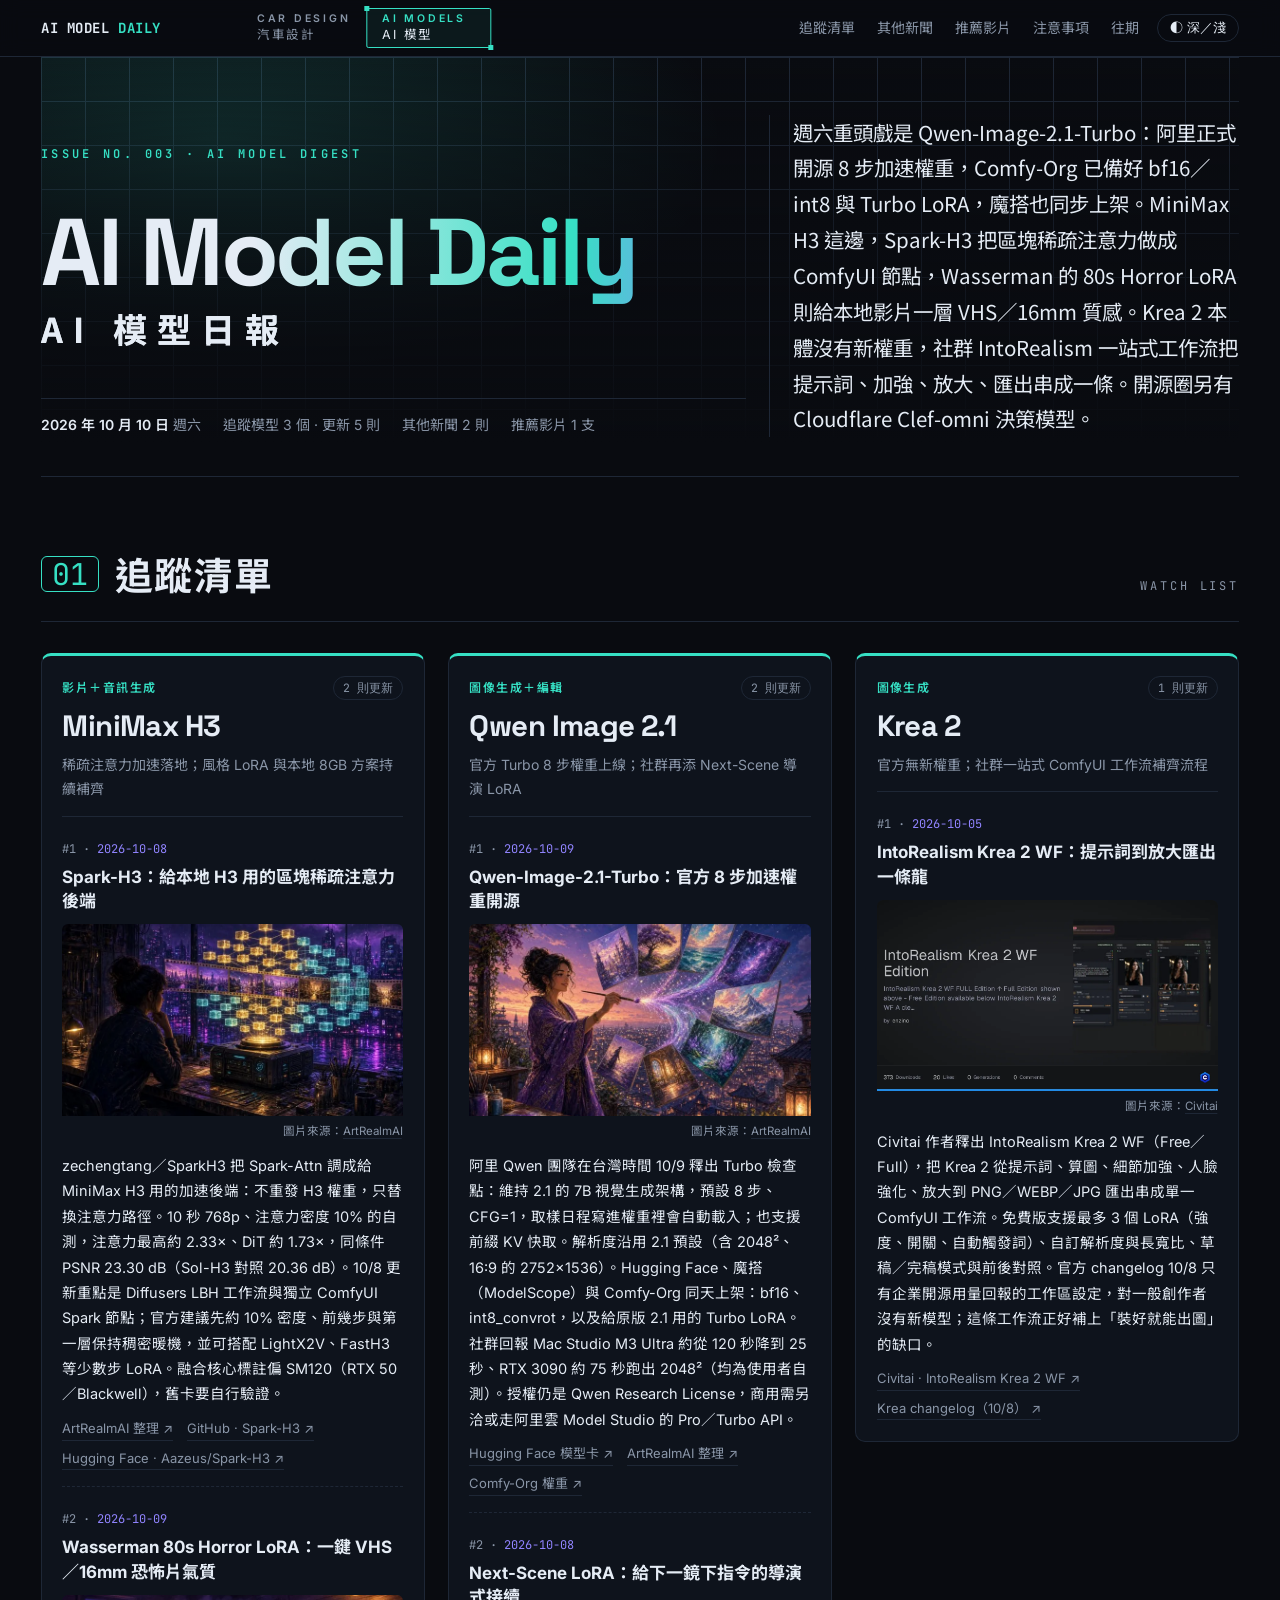
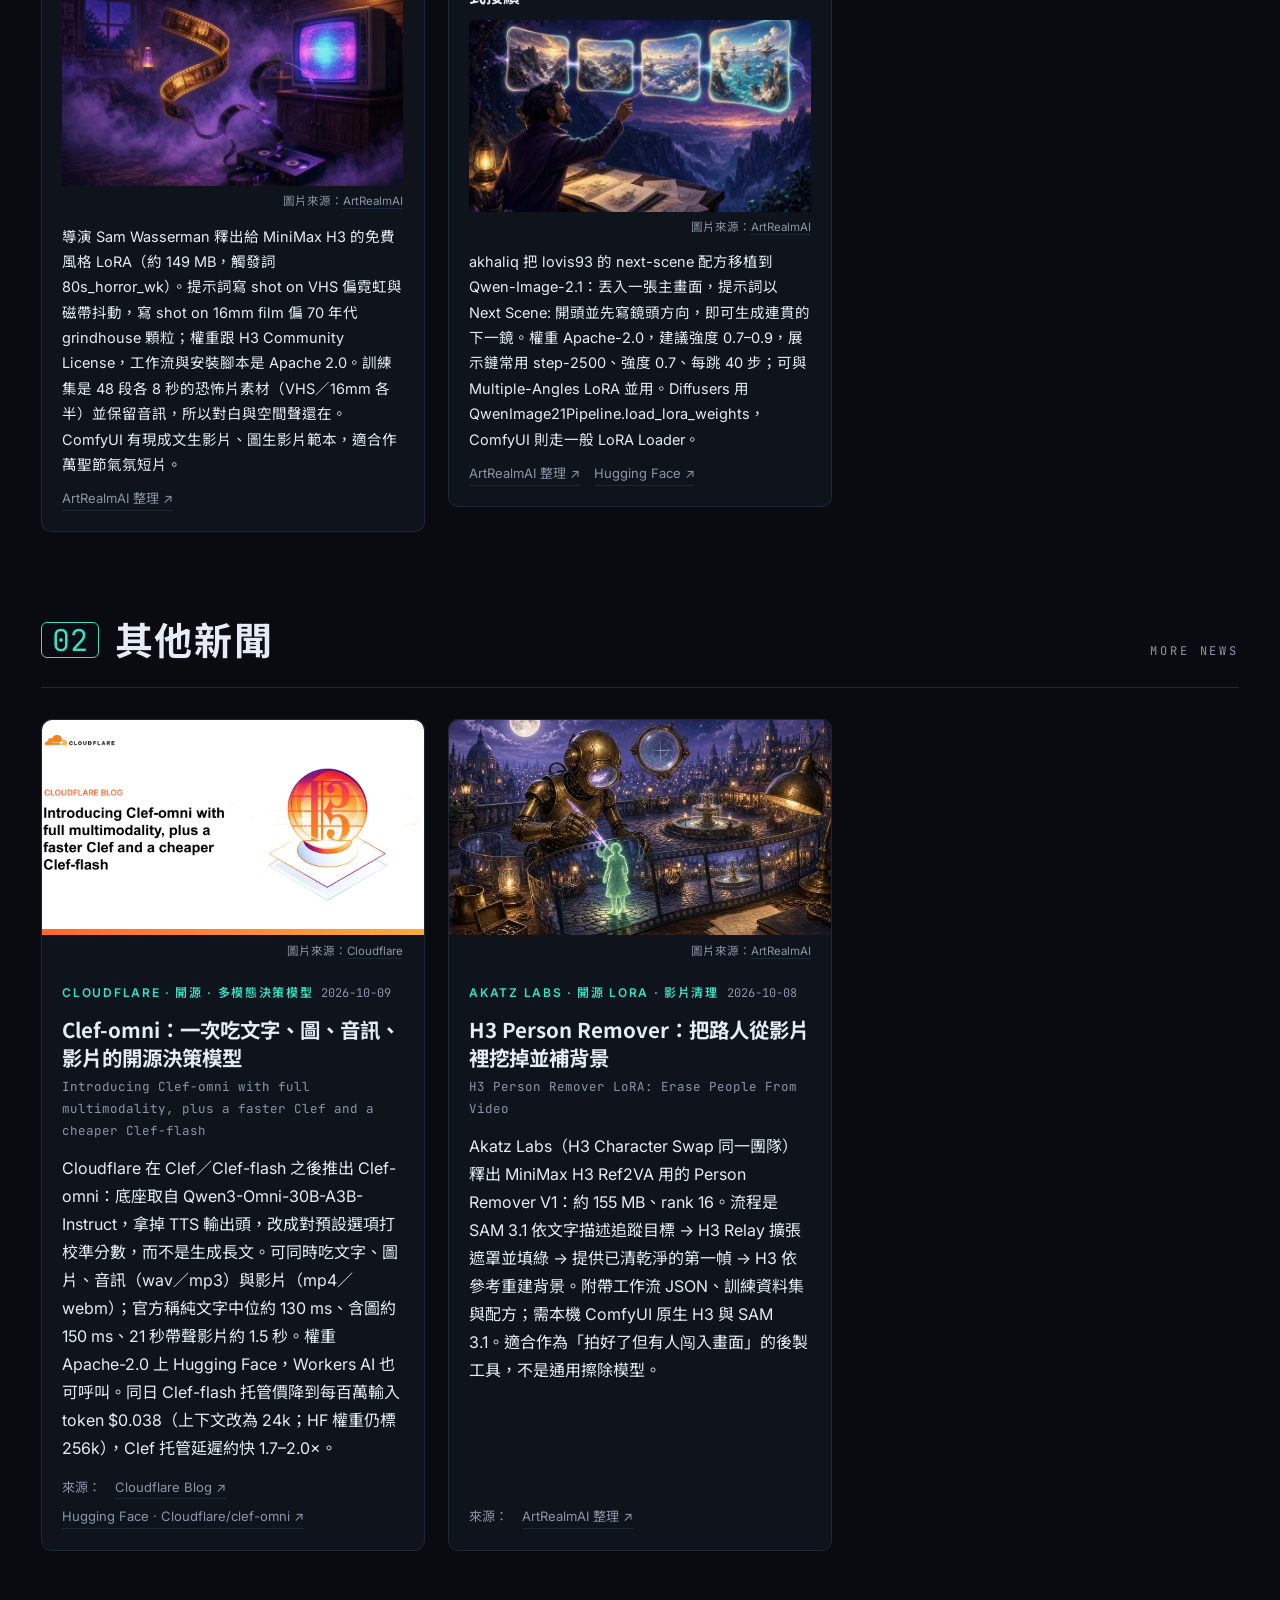
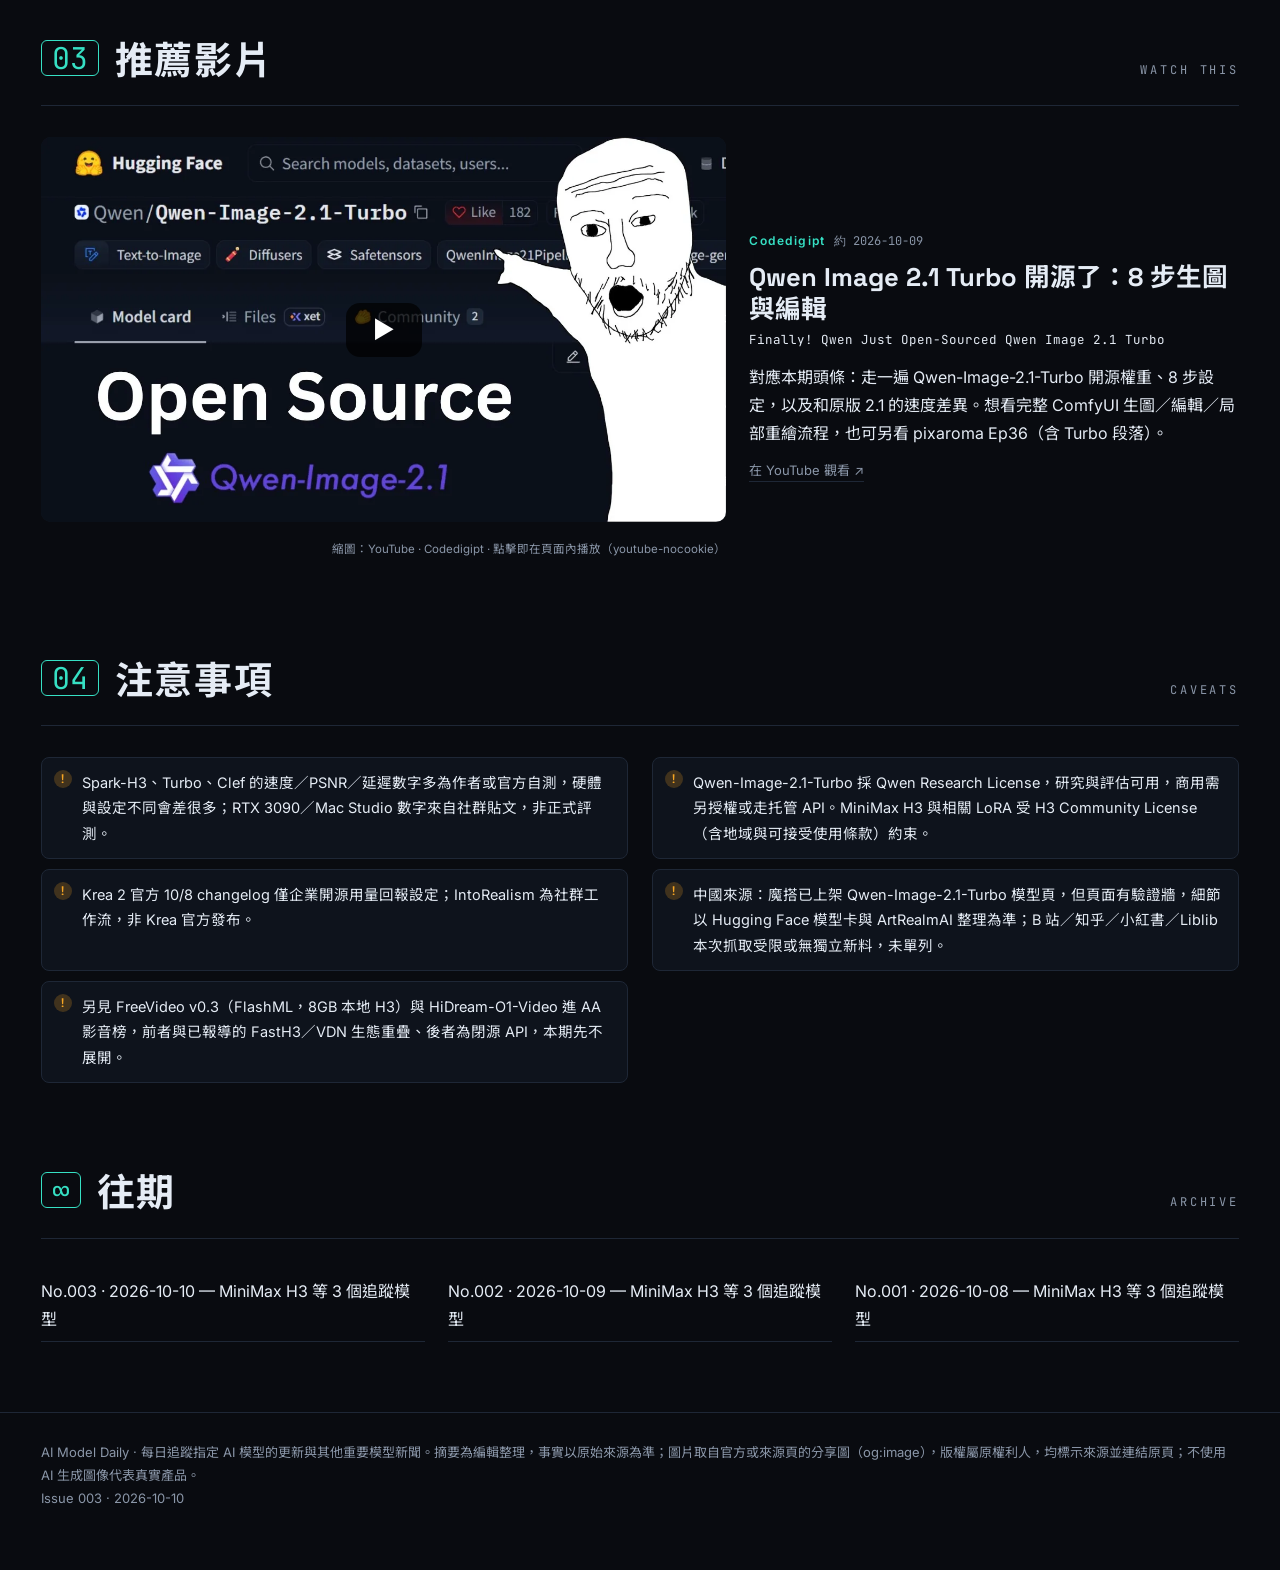
==== commit f466b35b: "Issue 003 · 2026-10-10 AI" ====
--- a/ai/index.html
+++ b/ai/index.html
@@ -1,9 +1,9 @@
 <!doctype html><html lang="zh-Hant-TW"><head><meta charset="utf-8">
 <meta name="viewport" content="width=device-width,initial-scale=1,viewport-fit=cover">
-<title>AI 模型日報 AI Model Daily · 2026.10.09</title><meta name="description" content="MiniMax H3 本週拿到 ComfyUI 0.39 的官方強化，社群工作流 Stubelius Ultimate H3 0.11 更讓你能「逐秒導演」：中間關鍵影格、接續影片、把音效釘在指定秒數。Qwen-Image 2.1 再添修復用的 Restore LoRA，Hugging Face 也示範用 16 美元訓練出視角環繞 LoRA。Krea 2 本體沒有新權重，但 Krea 把工具塞進 After Effects，社群整理出 500 種純提示詞風格庫。開源圈另有 JetBrains Mellum2.1 與史丹佛 OpenWAM。">
-<meta property="og:type" content="article"><meta property="og:title" content="AI 模型日報 AI Model Daily · 2026.10.09"><meta property="og:description" content="MiniMax H3 本週拿到 ComfyUI 0.39 的官方強化，社群工作流 Stubelius Ultimate H3 0.11 更讓你能「逐秒導演」：中間關鍵影格、接續影片、把音效釘在指定秒數。Qwen-Image 2.1 再添修復用的 Restore LoRA，Hugging Face 也示範用 16 美元訓練出視角環繞 LoRA。Krea 2 本體沒有新權重，但 Krea 把工具塞進 After Effects，社群整理出 500 種純提示詞風格庫。開源圈另有 JetBrains Mellum2.1 與史丹佛 OpenWAM。">
-<meta property="og:image" content="https://feeling00480-commits.github.io/car-design-daily/ai/issues/2026-10-09/img/stubelius.webp"><meta name="twitter:card" content="summary_large_image">
-<link rel="canonical" href="https://feeling00480-commits.github.io/car-design-daily/ai/issues/2026-10-09/">
+<title>AI 模型日報 AI Model Daily · 2026.10.10</title><meta name="description" content="週六重頭戲是 Qwen-Image-2.1-Turbo：阿里正式開源 8 步加速權重，Comfy-Org 已備好 bf16／int8 與 Turbo LoRA，魔搭也同步上架。MiniMax H3 這邊，Spark-H3 把區塊稀疏注意力做成 ComfyUI 節點，Wasserman 的 80s Horror LoRA 則給本地影片一層 VHS／16mm 質感。Krea 2 本體沒有新權重，社群 IntoRealism 一站式工作流把提示詞、加強、放大、匯出串成一條。開源圈另有 Cloudflare Clef-omni 決策模型。">
+<meta property="og:type" content="article"><meta property="og:title" content="AI 模型日報 AI Model Daily · 2026.10.10"><meta property="og:description" content="週六重頭戲是 Qwen-Image-2.1-Turbo：阿里正式開源 8 步加速權重，Comfy-Org 已備好 bf16／int8 與 Turbo LoRA，魔搭也同步上架。MiniMax H3 這邊，Spark-H3 把區塊稀疏注意力做成 ComfyUI 節點，Wasserman 的 80s Horror LoRA 則給本地影片一層 VHS／16mm 質感。Krea 2 本體沒有新權重，社群 IntoRealism 一站式工作流把提示詞、加強、放大、匯出串成一條。開源圈另有 Cloudflare Clef-omni 決策模型。">
+<meta property="og:image" content="https://feeling00480-commits.github.io/car-design-daily/ai/issues/2026-10-10/img/spark-h3.webp"><meta name="twitter:card" content="summary_large_image">
+<link rel="canonical" href="https://feeling00480-commits.github.io/car-design-daily/ai/issues/2026-10-10/">
 <meta name="theme-color" content="#0a0c10">
 <link rel="preconnect" href="https://fonts.googleapis.com"><link rel="preconnect" href="https://fonts.gstatic.com" crossorigin>
 <link href="https://fonts.googleapis.com/css2?family=Inter:wght@400;600&family=Noto+Sans+TC:wght@400;600;700&family=Space+Grotesk:wght@500;700&family=JetBrains+Mono:wght@400;600&display=swap" rel="stylesheet">
@@ -13,27 +13,27 @@
 <body class="mode-ai">
 <header class="topbar"><div class="wrap"><a class="brand" href="./">AI MODEL <span>DAILY</span></a><nav class="modes" data-mode="ai" data-pos="ai" aria-label="切換日報"><i class="mind" aria-hidden="true"></i><a href="../" data-mode="car"><b>Car Design</b><span>汽車設計</span></a><a href="../ai/" data-mode="ai" aria-current="page" class="on"><b>AI Models</b><span>AI 模型</span></a></nav><nav class="nav"><a href="#watch">追蹤清單</a><a href="#news">其他新聞</a><a href="#video">推薦影片</a><a href="#caveats">注意事項</a><a href="./archive/">往期</a></nav><button class="toggle" id="tg" aria-label="切換深淺色">◐<span class="tl"> 深／淺</span></button></div></header>
 <main class="wrap">
-<div class="mast"><div class="kicker">Issue No. 002 · AI Model Digest</div>
+<div class="mast"><div class="kicker">Issue No. 003 · AI Model Digest</div>
 <h1>AI Model Daily<span class="zh">AI 模型日報</span></h1>
-<div class="meta"><span><b>2026 年 10 月 9 日</b> 週五</span><span>追蹤模型 3 個 · 更新 6 則</span><span>其他新聞 2 則</span><span>推薦影片 1 支</span></div>
-<p class="lede">MiniMax H3 本週拿到 ComfyUI 0.39 的官方強化，社群工作流 Stubelius Ultimate H3 0.11 更讓你能「逐秒導演」：中間關鍵影格、接續影片、把音效釘在指定秒數。Qwen-Image 2.1 再添修復用的 Restore LoRA，Hugging Face 也示範用 16 美元訓練出視角環繞 LoRA。Krea 2 本體沒有新權重，但 Krea 把工具塞進 After Effects，社群整理出 500 種純提示詞風格庫。開源圈另有 JetBrains Mellum2.1 與史丹佛 OpenWAM。</p></div>
+<div class="meta"><span><b>2026 年 10 月 10 日</b> 週六</span><span>追蹤模型 3 個 · 更新 5 則</span><span>其他新聞 2 則</span><span>推薦影片 1 支</span></div>
+<p class="lede">週六重頭戲是 Qwen-Image-2.1-Turbo：阿里正式開源 8 步加速權重，Comfy-Org 已備好 bf16／int8 與 Turbo LoRA，魔搭也同步上架。MiniMax H3 這邊，Spark-H3 把區塊稀疏注意力做成 ComfyUI 節點，Wasserman 的 80s Horror LoRA 則給本地影片一層 VHS／16mm 質感。Krea 2 本體沒有新權重，社群 IntoRealism 一站式工作流把提示詞、加強、放大、匯出串成一條。開源圈另有 Cloudflare Clef-omni 決策模型。</p></div>
 <section id="watch"><div class="sec-head"><span class="num">01</span><h2>追蹤清單</h2><span class="en">Watch List</span></div><div class="wgrid">
-<article class="wcard" id="minimax-h3"><div class="whead"><span class="tag">影片＋音訊生成</span><span class="count">2 則更新</span><h3>MiniMax H3</h3><p class="status">ComfyUI 0.39 官方強化，社群工作流可逐秒控制</p></div><ol class="ulist"><li class="upd"><div class="uhead"><span class="date">2026-10-08</span><h4>Stubelius Ultimate H3 0.11：中間影格、接續影片、釘選音效</h4></div><figure class="uimg"><div class="ratio"><img src="issues/2026-10-09/img/stubelius.webp" alt="Stuubzzz 文章分享卡：MiniMax H3 timeline in ComfyUI，背景是穿紅雨衣的女子走在雨中街道" loading="eager" decoding="async" width="1600" height="900"></div><figcaption>圖片來源：<a href="https://stuubzzz.studio/blog/minimax-h3-keyframes-extend-video-timeline-comfyui/" target="_blank" rel="noopener">Stuubzzz</a></figcaption></figure><p>免費、MIT 授權的 ComfyUI 工作流包 Stubelius Ultimate H3 更新到 0.11，在 First/Last Frame 模式加入三種時間軸控制：最多兩張「中間影格」讓影片在指定秒數到達某個畫面；把一段影片丟進 First Frame 欄位就能接著續拍（搭配 ComfyUI-H3-Motion-Context-MultiRef，會帶入最後 1.6 秒的畫面和聲音）；最多 8 段音效或短片釘在指定秒數。作者實測對白能對到約 40 ms 內，但單靠音效無法讓角色動作對時，需搭配中間影格。片段會自動對齊 H3 的 17 影格網格（每 0.71 秒）以避免灰畫面。也修掉取消算圖後的記憶體洩漏。</p><div class="src"><a href="https://stuubzzz.studio/blog/minimax-h3-keyframes-extend-video-timeline-comfyui/" target="_blank" rel="noopener">Stuubzzz 部落格 ↗</a><a href="https://www.youtube.com/watch?v=tKbtwzTKG60" target="_blank" rel="noopener">YouTube 示範 ↗</a></div></li><li class="upd"><div class="uhead"><span class="date">2026-10-06</span><h4>ComfyUI v0.39.0：H3 輕量 VAE、LoRA 相容與多項修正</h4></div><figure class="uimg"><div class="ratio"><img src="issues/2026-10-09/img/comfy039.webp" alt="GitHub 上 ComfyUI v0.39.0 Release 的分享卡" loading="lazy" decoding="async" width="1600" height="900"></div><figcaption>圖片來源：<a href="https://github.com/Comfy-Org/ComfyUI/releases/tag/v0.39.0" target="_blank" rel="noopener">GitHub · Comfy-Org</a></figcaption></figure><p>ComfyUI 0.39.0 正式版（台灣時間 10/6 清晨發布）加入 LynnReal 輕量版 MiniMax H3 VAE 支援、修正 MiniMax VAE 卸載問題、在區塊執行前釋放 H3 嵌入暫存以降低記憶體。The Signal 整理指出，這版也支援用 DiffSynth-Studio／魔搭（ModelScope）訓練的 H3 與 HiDream O1 LoRA。同版還修正 Qwen Image 2.1 選 int8／int4 快取時的當機，並把 Save Video 預設編碼改成較高畫質。</p><div class="src"><a href="https://github.com/Comfy-Org/ComfyUI/releases/tag/v0.39.0" target="_blank" rel="noopener">GitHub Release v0.39.0 ↗</a><a href="https://thesignal.blog/comfyui-0-39-minimax-h3/" target="_blank" rel="noopener">The Signal 解析 ↗</a></div></li></ol></article>
-<article class="wcard" id="qwen-image-2.1"><div class="whead"><span class="tag">圖像生成＋編輯</span><span class="count">2 則更新</span><h3>Qwen Image 2.1</h3><p class="status">社群 LoRA 持續擴充：修復、視角環繞</p></div><ol class="ulist"><li class="upd"><div class="uhead"><span class="date">2026-10-07</span><h4>Qwen Image 2.1 Restore LoRA：修圖不再「換一張臉」</h4></div><p>社群作者 ausboss 在 Hugging Face 和 Civitai 發布修復用 LoRA（rank 32，無觸發詞），目標是放大修復時保持原本的人臉、顏色和構圖，不亂加皺紋毛孔。作者自測 8 張圖：畫面偏移從 2.35 px 降到 0.26 px，SSIM 從 0.578 升到 0.766；57 張受損圖全部勝過原版。作者也坦承 SeedVR2 畫質幾乎打平、速度快約 6 倍，LoRA 的優勢在嚴重 JPEG 壓縮。需要 ComfyUI 0.38 以上與 AusBoss 自訂節點，可搭配 Viggle Turbo 跑 8 步；模糊照片建議強度降到 0.5。</p><div class="src"><a href="https://artrealmai.com/article/qwen-image-2-1-restore-lora-photo-upscale" target="_blank" rel="noopener">ArtRealmAI ↗</a></div></li><li class="upd"><div class="uhead"><span class="date">2026-10-08</span><h4>Hugging Face 用 ML Intern 訓練 Qwen-Image 2.1 視角環繞與塗鴉 LoRA</h4></div><figure class="uimg"><div class="ratio"><img src="issues/2026-10-09/img/mlintern.webp" alt="Hugging Face 部落格封面：ML Intern in HuggingChat" loading="lazy" decoding="async" width="1600" height="900"></div><figcaption>圖片來源：<a href="https://huggingface.co/blog/building-with-ml-intern" target="_blank" rel="noopener">Hugging Face</a></figcaption></figure><p>Hugging Face 官方部落格示範用 HuggingChat 的 ML Intern 代理從描述需求到訓練出模型。成果包括 Qwen-Image 2.1 的 Viewpoint Orbit LoRA（約 16 美元算力）、Doodle-in LoRA（約 24.3 美元），以及把 Qwen-Image 2.1 內建的提示詞改寫模型蒸餾成 0.8B／2B 的 Pocket Rewriter（0.8B 另有 812 MB GGUF 可在 CPU 跑，有效輸出率 99.7%）。整個專案總算力約 103 美元。</p><div class="src"><a href="https://huggingface.co/blog/building-with-ml-intern" target="_blank" rel="noopener">Hugging Face Blog ↗</a></div></li></ol></article>
-<article class="wcard" id="krea-2"><div class="whead"><span class="tag">圖像生成</span><span class="count">2 則更新</span><h3>Krea 2</h3><p class="status">官方無新權重；工具整合與社群風格庫</p></div><ol class="ulist"><li class="upd"><div class="uhead"><span class="date">2026-10-05</span><h4>Krea for After Effects：在 AE 裡直接生圖、做動態設計</h4></div><figure class="uimg"><div class="ratio"><img src="issues/2026-10-09/img/krea-ae.webp" alt="Krea for After Effects 官方介面截圖，合成畫面顯示 IDEAS IN MOTION 字樣" loading="lazy" decoding="async" width="1600" height="900"></div><figcaption>圖片來源：<a href="https://www.krea.ai/plugins/after-effects" target="_blank" rel="noopener">Krea</a></figcaption></figure><p>Krea 推出 After Effects 外掛（macOS 12／Windows 10 以上、AE 2025 以上），從 Window → Extensions → Krea 開啟，可在合成裡生成素材、背景板、動態設計方向，並用 Krea Realtime 即時預覽；生成結果會成為一般媒體素材放進專案。需登入 Krea 帳號、在雲端運算。這和前天報導的 Photoshop 外掛同屬 Krea 外掛系列，Krea 2 是可用的模型之一。</p><div class="src"><a href="https://www.krea.ai/plugins/after-effects" target="_blank" rel="noopener">Krea 官方頁 ↗</a><a href="https://alphasignal.ai/news/krea-agent-moves-inside-after-effects-to-automate-motion-design" target="_blank" rel="noopener">AlphaSignal ↗</a></div></li><li class="upd"><div class="uhead"><span class="date">2026-10-05</span><h4>社群整理 Krea 2 的 500 種純提示詞風格庫</h4></div><p>Reddit r/StableDiffusion 使用者 u/Dear-Spend-2865 釋出 Krea 2（含 Turbo）的 500 種風格提示詞，以試算表和 wildcard .txt 發布，不用載入 LoRA 就能切換畫風。搭配 GitHub 上 lumenastrum 的 ComfyUI 擴充 clio-style-preview，可在同一個 seed 下並排比較各風格。線上圖庫目前只收錄約 280–397 種，完整 500 種要匯入 txt；部分風格對臉部敏感，需在提示詞補臉部描述。</p><div class="src"><a href="https://tau-home.com/en/post/krea-2-prompt-style-library-clio-preview/" target="_blank" rel="noopener">TAU-HOME 整理 ↗</a><a href="https://github.com/lumenastrum/clio-style-preview" target="_blank" rel="noopener">GitHub · clio-style-preview ↗</a></div></li></ol></article>
+<article class="wcard" id="minimax-h3"><div class="whead"><span class="tag">影片＋音訊生成</span><span class="count">2 則更新</span><h3>MiniMax H3</h3><p class="status">稀疏注意力加速落地；風格 LoRA 與本地 8GB 方案持續補齊</p></div><ol class="ulist"><li class="upd"><div class="uhead"><span class="date">2026-10-08</span><h4>Spark-H3：給本地 H3 用的區塊稀疏注意力後端</h4></div><figure class="uimg"><div class="ratio"><img src="issues/2026-10-10/img/spark-h3.webp" alt="ArtRealmAI 分享卡：Spark-H3 Speeds Local MiniMax H3 Attention" loading="eager" decoding="async" width="1600" height="900"></div><figcaption>圖片來源：<a href="https://artrealmai.com/article/spark-h3-comfyui-block-sparse-attention" target="_blank" rel="noopener">ArtRealmAI</a></figcaption></figure><p>zechengtang／SparkH3 把 Spark-Attn 調成給 MiniMax H3 用的加速後端：不重發 H3 權重，只替換注意力路徑。10 秒 768p、注意力密度 10% 的自測，注意力最高約 2.33×、DiT 約 1.73×，同條件 PSNR 23.30 dB（Sol-H3 對照 20.36 dB）。10/8 更新重點是 Diffusers LBH 工作流與獨立 ComfyUI Spark 節點；官方建議先約 10% 密度、前幾步與第一層保持稠密暖機，並可搭配 LightX2V、FastH3 等少數步 LoRA。融合核心標註偏 SM120（RTX 50／Blackwell），舊卡要自行驗證。</p><div class="src"><a href="https://artrealmai.com/article/spark-h3-comfyui-block-sparse-attention" target="_blank" rel="noopener">ArtRealmAI 整理 ↗</a><a href="https://github.com/zechengtang/Spark-H3" target="_blank" rel="noopener">GitHub · Spark-H3 ↗</a><a href="https://huggingface.co/Aazeus/Spark-H3" target="_blank" rel="noopener">Hugging Face · Aazeus/Spark-H3 ↗</a></div></li><li class="upd"><div class="uhead"><span class="date">2026-10-09</span><h4>Wasserman 80s Horror LoRA：一鍵 VHS／16mm 恐怖片氣質</h4></div><figure class="uimg"><div class="ratio"><img src="issues/2026-10-10/img/horror-lora.webp" alt="ArtRealmAI 分享卡：Wasserman&#x27;s 80s Horror LoRA Gives H3 a VHS Look" loading="lazy" decoding="async" width="1600" height="900"></div><figcaption>圖片來源：<a href="https://artrealmai.com/article/wasserman-80s-horror-lora-minimax-h3-vhs-16mm" target="_blank" rel="noopener">ArtRealmAI</a></figcaption></figure><p>導演 Sam Wasserman 釋出給 MiniMax H3 的免費風格 LoRA（約 149 MB，觸發詞 80s_horror_wk）。提示詞寫 shot on VHS 偏霓虹與磁帶抖動，寫 shot on 16mm film 偏 70 年代 grindhouse 顆粒；權重跟 H3 Community License，工作流與安裝腳本是 Apache 2.0。訓練集是 48 段各 8 秒的恐怖片素材（VHS／16mm 各半）並保留音訊，所以對白與空間聲還在。ComfyUI 有現成文生影片、圖生影片範本，適合作萬聖節氣氛短片。</p><div class="src"><a href="https://artrealmai.com/article/wasserman-80s-horror-lora-minimax-h3-vhs-16mm" target="_blank" rel="noopener">ArtRealmAI 整理 ↗</a></div></li></ol></article>
+<article class="wcard" id="qwen-image-2.1"><div class="whead"><span class="tag">圖像生成＋編輯</span><span class="count">2 則更新</span><h3>Qwen Image 2.1</h3><p class="status">官方 Turbo 8 步權重上線；社群再添 Next-Scene 導演 LoRA</p></div><ol class="ulist"><li class="upd"><div class="uhead"><span class="date">2026-10-09</span><h4>Qwen-Image-2.1-Turbo：官方 8 步加速權重開源</h4></div><figure class="uimg"><div class="ratio"><img src="issues/2026-10-10/img/qwen-turbo.webp" alt="ArtRealmAI 分享卡：Qwen-Image-2.1-Turbo Open 8-Step Image Gen and Edit" loading="lazy" decoding="async" width="1600" height="900"></div><figcaption>圖片來源：<a href="https://artrealmai.com/article/qwen-image-2-1-turbo-8-step-open-weights" target="_blank" rel="noopener">ArtRealmAI</a></figcaption></figure><p>阿里 Qwen 團隊在台灣時間 10/9 釋出 Turbo 檢查點：維持 2.1 的 7B 視覺生成架構，預設 8 步、CFG=1，取樣日程寫進權重裡會自動載入；也支援前綴 KV 快取。解析度沿用 2.1 預設（含 2048²、16:9 的 2752×1536）。Hugging Face、魔搭（ModelScope）與 Comfy-Org 同天上架：bf16、int8_convrot，以及給原版 2.1 用的 Turbo LoRA。社群回報 Mac Studio M3 Ultra 約從 120 秒降到 25 秒、RTX 3090 約 75 秒跑出 2048²（均為使用者自測）。授權仍是 Qwen Research License，商用需另洽或走阿里雲 Model Studio 的 Pro／Turbo API。</p><div class="src"><a href="https://huggingface.co/Qwen/Qwen-Image-2.1-Turbo" target="_blank" rel="noopener">Hugging Face 模型卡 ↗</a><a href="https://artrealmai.com/article/qwen-image-2-1-turbo-8-step-open-weights" target="_blank" rel="noopener">ArtRealmAI 整理 ↗</a><a href="https://huggingface.co/Comfy-Org/Qwen-Image-2.1" target="_blank" rel="noopener">Comfy-Org 權重 ↗</a></div></li><li class="upd"><div class="uhead"><span class="date">2026-10-08</span><h4>Next-Scene LoRA：給下一鏡下指令的導演式接續</h4></div><figure class="uimg"><div class="ratio"><img src="issues/2026-10-10/img/next-scene.webp" alt="ArtRealmAI 分享卡：Qwen-Image 2.1 Next-Scene LoRA Directs Shots" loading="lazy" decoding="async" width="1600" height="900"></div><figcaption>圖片來源：<a href="https://artrealmai.com/article/qwen-image-2-1-next-scene-lora" target="_blank" rel="noopener">ArtRealmAI</a></figcaption></figure><p>akhaliq 把 lovis93 的 next-scene 配方移植到 Qwen-Image-2.1：丟入一張主畫面，提示詞以 Next Scene: 開頭並先寫鏡頭方向，即可生成連貫的下一鏡。權重 Apache-2.0，建議強度 0.7–0.9，展示鏈常用 step-2500、強度 0.7、每跳 40 步；可與 Multiple-Angles LoRA 並用。Diffusers 用 QwenImage21Pipeline.load_lora_weights，ComfyUI 則走一般 LoRA Loader。</p><div class="src"><a href="https://artrealmai.com/article/qwen-image-2-1-next-scene-lora" target="_blank" rel="noopener">ArtRealmAI 整理 ↗</a><a href="https://huggingface.co/akhaliq/Qwen-Image-2.1-Next-Scene-LoRA" target="_blank" rel="noopener">Hugging Face ↗</a></div></li></ol></article>
+<article class="wcard" id="krea-2"><div class="whead"><span class="tag">圖像生成</span><span class="count">1 則更新</span><h3>Krea 2</h3><p class="status">官方無新權重；社群一站式 ComfyUI 工作流補齊流程</p></div><ol class="ulist"><li class="upd"><div class="uhead"><span class="date">2026-10-05</span><h4>IntoRealism Krea 2 WF：提示詞到放大匯出一條龍</h4></div><figure class="uimg"><div class="ratio"><img src="issues/2026-10-10/img/krea-intorealism.webp" alt="Civitai 模型分享卡：IntoRealism Krea 2 WF Edition" loading="lazy" decoding="async" width="1600" height="900"></div><figcaption>圖片來源：<a href="https://civitai.com/models/2985720/intorealism-krea-2-wf-edition" target="_blank" rel="noopener">Civitai</a></figcaption></figure><p>Civitai 作者釋出 IntoRealism Krea 2 WF（Free／Full），把 Krea 2 從提示詞、算圖、細節加強、人臉強化、放大到 PNG／WEBP／JPG 匯出串成單一 ComfyUI 工作流。免費版支援最多 3 個 LoRA（強度、開關、自動觸發詞）、自訂解析度與長寬比、草稿／完稿模式與前後對照。官方 changelog 10/8 只有企業開源用量回報的工作區設定，對一般創作者沒有新模型；這條工作流正好補上「裝好就能出圖」的缺口。</p><div class="src"><a href="https://civitai.com/models/2985720/intorealism-krea-2-wf-edition" target="_blank" rel="noopener">Civitai · IntoRealism Krea 2 WF ↗</a><a href="https://www.krea.ai/docs/changelog" target="_blank" rel="noopener">Krea changelog（10/8） ↗</a></div></li></ol></article>
 </div></section>
 <section id="news"><div class="sec-head"><span class="num">02</span><h2>其他新聞</h2><span class="en">More News</span></div><div class="news">
-<article class="story" id="mellum-2-1"><figure class="news-img"><div class="ratio"><img src="issues/2026-10-09/img/mellum.webp" alt="JetBrains Mellum2.1 官方宣傳圖：Agentic coding with 2.5B active parameters" loading="lazy" decoding="async" width="1600" height="900"></div><figcaption>圖片來源：<a href="https://blog.jetbrains.com/ai/2026/10/mellum2-1-gets-to-work-a-fast-open-model-for-coding-agents/" target="_blank" rel="noopener">JetBrains</a></figcaption></figure><div class="shead"><span class="tag">JetBrains · 開源 LLM · 程式碼代理</span><span class="date">2026-10-08</span><h3>JetBrains 開源 Mellum2.1：給程式代理用的 12B MoE 小模型</h3><p class="orig">Mellum2.1 Gets to Work: A Fast Open Model for Coding Agents</p><p class="sum">Mellum2.1 架構和 6 月開源的 Mellum2 相同（12B MoE、每 token 啟用 2.5B，Apache 2.0），改進全在後訓練：一整個夏天在數千個沙盒環境跑了數百萬次強化學習，讓它能探索程式庫、改檔案、自行驗證。官方說在高負載下吞吐量約是 Qwen3.5-9B 的兩倍，單請求用 MTP 約快 1.6 倍。權重已上 Hugging Face，GGUF（llama.cpp／Ollama／LM Studio）和 vLLM 的 MTP head 即將推出。</p></div><div class="src">來源：<a href="https://blog.jetbrains.com/ai/2026/10/mellum2-1-gets-to-work-a-fast-open-model-for-coding-agents/" target="_blank" rel="noopener">JetBrains Blog ↗</a></div></article>
-<article class="story" id="openwam"><div class="shead"><span class="tag">Stanford（李飛飛、吳佳俊團隊） · 開源 · 世界動作模型</span><span class="date">2026-10-08</span><h3>OpenWAM：以 Wan2.2-5B 為底座的開源世界動作模型框架</h3><p class="orig">OpenWAM: An Open Framework for Composable World-Action Models</p><p class="sum">機器之心報導史丹佛團隊的 OpenWAM：從阿里開源影片模型 Wan2.2-5B 出發，用約 1.46 萬小時機器人與人類互動影片做因果預訓練（32 張 B200 訓練 14 天），再配上 2B 動作專家。在 LIBERO 四個子集平均成功率 98.6%；換成機器人影片預訓練的底座，LIBERO-Long 從 68.4% 升到 97.8%。訓練、評測、組合程式碼和預訓練影片模型權重都已開源。</p></div><p class="noimg">來源頁沒有可用的官方圖片，因此不放圖。</p><div class="src">來源：<a href="https://openwam.stanford.edu" target="_blank" rel="noopener">專案頁 ↗</a><a href="https://finance.sina.com.cn/roll/2026-10-08/doc-iniupnuv7541192.shtml" target="_blank" rel="noopener">機器之心（新浪轉載） ↗</a></div></article>
+<article class="story" id="clef-omni"><figure class="news-img"><div class="ratio"><img src="issues/2026-10-10/img/clef-omni.webp" alt="Cloudflare 部落格封面：Clef-omni multimodal decision model" loading="lazy" decoding="async" width="1600" height="900"></div><figcaption>圖片來源：<a href="https://blog.cloudflare.com/clef-faster-cheaper-multimodal/" target="_blank" rel="noopener">Cloudflare</a></figcaption></figure><div class="shead"><span class="tag">Cloudflare · 開源 · 多模態決策模型</span><span class="date">2026-10-09</span><h3>Clef-omni：一次吃文字、圖、音訊、影片的開源決策模型</h3><p class="orig">Introducing Clef-omni with full multimodality, plus a faster Clef and a cheaper Clef-flash</p><p class="sum">Cloudflare 在 Clef／Clef-flash 之後推出 Clef-omni：底座取自 Qwen3-Omni-30B-A3B-Instruct，拿掉 TTS 輸出頭，改成對預設選項打校準分數，而不是生成長文。可同時吃文字、圖片、音訊（wav／mp3）與影片（mp4／webm）；官方稱純文字中位約 130 ms、含圖約 150 ms、21 秒帶聲影片約 1.5 秒。權重 Apache-2.0 上 Hugging Face，Workers AI 也可呼叫。同日 Clef-flash 托管價降到每百萬輸入 token $0.038（上下文改為 24k；HF 權重仍標 256k），Clef 托管延遲約快 1.7–2.0×。</p></div><div class="src">來源：<a href="https://blog.cloudflare.com/clef-faster-cheaper-multimodal/" target="_blank" rel="noopener">Cloudflare Blog ↗</a><a href="https://huggingface.co/Cloudflare/clef-omni" target="_blank" rel="noopener">Hugging Face · Cloudflare/clef-omni ↗</a></div></article>
+<article class="story" id="h3-person-remover"><figure class="news-img"><div class="ratio"><img src="issues/2026-10-10/img/person-remover.webp" alt="ArtRealmAI 分享卡：H3 Person Remover LoRA Erase People From Video" loading="lazy" decoding="async" width="1600" height="900"></div><figcaption>圖片來源：<a href="https://artrealmai.com/article/h3-person-remover-lora-comfyui-video-cleanup" target="_blank" rel="noopener">ArtRealmAI</a></figcaption></figure><div class="shead"><span class="tag">Akatz Labs · 開源 LoRA · 影片清理</span><span class="date">2026-10-08</span><h3>H3 Person Remover：把路人從影片裡挖掉並補背景</h3><p class="orig">H3 Person Remover LoRA: Erase People From Video</p><p class="sum">Akatz Labs（H3 Character Swap 同一團隊）釋出 MiniMax H3 Ref2VA 用的 Person Remover V1：約 155 MB、rank 16。流程是 SAM 3.1 依文字描述追蹤目標 → H3 Relay 擴張遮罩並填綠 → 提供已清乾淨的第一幀 → H3 依參考重建背景。附帶工作流 JSON、訓練資料集與配方；需本機 ComfyUI 原生 H3 與 SAM 3.1。適合作為「拍好了但有人闯入畫面」的後製工具，不是通用擦除模型。</p></div><div class="src">來源：<a href="https://artrealmai.com/article/h3-person-remover-lora-comfyui-video-cleanup" target="_blank" rel="noopener">ArtRealmAI 整理 ↗</a></div></article>
 </div></section>
 <section id="video"><div class="sec-head"><span class="num">03</span><h2>推薦影片</h2><span class="en">Watch This</span></div>
-<div class="vid"><div class="vframe"><div class="ratio" id="yt" data-id="tKbtwzTKG60"><a href="https://www.youtube.com/watch?v=tKbtwzTKG60" target="_blank" rel="noopener" class="play" aria-label="在 YouTube 播放：MiniMax H3 逐秒導演：中間影格、接續影片、釘選音效"><img src="issues/2026-10-09/img/yt.webp" alt="Stuubzzz 影片縮圖：MINIMAX H3 PIN ANY SOUND，紅雨衣女子與音波時間軸" loading="lazy" decoding="async" width="1280" height="720"><span class="pbtn">▶</span></a></div>
-<p class="vcap">縮圖：YouTube · Stuubzzz · 點擊即在頁面內播放（youtube-nocookie）</p></div>
-<div class="vtext"><span class="tag">Stuubzzz</span><span class="date">約 2026-10-08（依作者部落格發布日）</span><h3>MiniMax H3 逐秒導演：中間影格、接續影片、釘選音效</h3><p class="orig">3 New Ways to Direct MiniMax H3 in ComfyUI, Second by Second</p><p>6 分 44 秒示範 Stubelius Ultimate H3 0.11 的三個新工具：0:43 中間影格、1:38 接續影片、2:40 釘選音效與片段，3:31 門聲實驗，5:30 講 17 影格網格規則。正好對應本期 MiniMax H3 追蹤卡。</p><div class="src"><a href="https://www.youtube.com/watch?v=tKbtwzTKG60" target="_blank" rel="noopener">在 YouTube 觀看 ↗</a></div></div></div>
+<div class="vid"><div class="vframe"><div class="ratio" id="yt" data-id="djjctU8l8t8"><a href="https://www.youtube.com/watch?v=djjctU8l8t8" target="_blank" rel="noopener" class="play" aria-label="在 YouTube 播放：Qwen Image 2.1 Turbo 開源了：8 步生圖與編輯"><img src="issues/2026-10-10/img/yt.webp" alt="Codedigipt 影片縮圖：Qwen Image 2.1 Turbo open-sourced" loading="lazy" decoding="async" width="1280" height="720"><span class="pbtn">▶</span></a></div>
+<p class="vcap">縮圖：YouTube · Codedigipt · 點擊即在頁面內播放（youtube-nocookie）</p></div>
+<div class="vtext"><span class="tag">Codedigipt</span><span class="date">約 2026-10-09</span><h3>Qwen Image 2.1 Turbo 開源了：8 步生圖與編輯</h3><p class="orig">Finally! Qwen Just Open-Sourced Qwen Image 2.1 Turbo</p><p>對應本期頭條：走一遍 Qwen-Image-2.1-Turbo 開源權重、8 步設定，以及和原版 2.1 的速度差異。想看完整 ComfyUI 生圖／編輯／局部重繪流程，也可另看 pixaroma Ep36（含 Turbo 段落）。</p><div class="src"><a href="https://www.youtube.com/watch?v=djjctU8l8t8" target="_blank" rel="noopener">在 YouTube 觀看 ↗</a></div></div></div>
 <script>(function(){var b=document.getElementById('yt');if(!b)return;b.querySelector('a').addEventListener('click',function(ev){ev.preventDefault();var f=document.createElement('iframe');f.src='https://www.youtube-nocookie.com/embed/'+b.dataset.id+'?autoplay=1';f.title='YouTube video';f.allow='autoplay; encrypted-media; picture-in-picture; fullscreen';f.allowFullscreen=true;b.innerHTML='';b.appendChild(f);});})();</script></section>
-<section id="caveats"><div class="sec-head"><span class="num">04</span><h2>注意事項</h2><span class="en">Caveats</span></div><ul class="caveats"><li>效能數字（Restore LoRA 的 SSIM、Mellum2.1 的吞吐量、OpenWAM 成功率、Stubelius 的對時誤差）都是作者或官方自測，尚未獨立驗證；Stubelius 每項只算一次。</li><li>Restore LoRA 依 ArtRealmAI 整理，沒有直接讀到 Hugging Face 模型卡；它沿用 Qwen Research 授權，商用前請確認。MiniMax H3 為 MiniMax 社群授權。</li><li>Krea for After Effects 官方頁標示的建立日期是 9/15，發布日依 10/5 的發表報導；Krea 2 風格庫依 TAU-HOME 整理。</li><li>中國來源：B 站上有多支 MiniMax H3／海螺 ComfyUI 本地部署教學，但 B 站 API 擋抓取，無法確認發布日期，這期沒有收錄；LiblibAI 上的 Qwen Image 2.1 工作流多為一般教學，沒有新東西。</li><li>另有 Meta FAIR RoboJEPA（8B 機器人世界模型）消息，但 GitHub 程式庫頁在整理時無法開啟，先不收錄。</li></ul></section>
-<section class="archive" id="archive"><div class="sec-head"><span class="num">∞</span><h2>往期</h2><span class="en">Archive</span></div><ul><li><a href="./issues/2026-10-09/">No.002 · 2026-10-09</a> — MiniMax H3 等 3 個追蹤模型</li><li><a href="./issues/2026-10-08/">No.001 · 2026-10-08</a> — MiniMax H3 等 3 個追蹤模型</li></ul></section>
-</main><footer><div class="wrap">AI Model Daily · 每日追蹤指定 AI 模型的更新與其他重要模型新聞。摘要為編輯整理，事實以原始來源為準；圖片取自官方或來源頁的分享圖（og:image），版權屬原權利人，均標示來源並連結原頁；不使用 AI 生成圖像代表真實產品。<br>Issue 002 · 2026-10-09</div></footer>
+<section id="caveats"><div class="sec-head"><span class="num">04</span><h2>注意事項</h2><span class="en">Caveats</span></div><ul class="caveats"><li>Spark-H3、Turbo、Clef 的速度／PSNR／延遲數字多為作者或官方自測，硬體與設定不同會差很多；RTX 3090／Mac Studio 數字來自社群貼文，非正式評測。</li><li>Qwen-Image-2.1-Turbo 採 Qwen Research License，研究與評估可用，商用需另授權或走托管 API。MiniMax H3 與相關 LoRA 受 H3 Community License（含地域與可接受使用條款）約束。</li><li>Krea 2 官方 10/8 changelog 僅企業開源用量回報設定；IntoRealism 為社群工作流，非 Krea 官方發布。</li><li>中國來源：魔搭已上架 Qwen-Image-2.1-Turbo 模型頁，但頁面有驗證牆，細節以 Hugging Face 模型卡與 ArtRealmAI 整理為準；B 站／知乎／小紅書／Liblib 本次抓取受限或無獨立新料，未單列。</li><li>另見 FreeVideo v0.3（FlashML，8GB 本地 H3）與 HiDream-O1-Video 進 AA 影音榜，前者與已報導的 FastH3／VDN 生態重疊、後者為閉源 API，本期先不展開。</li></ul></section>
+<section class="archive" id="archive"><div class="sec-head"><span class="num">∞</span><h2>往期</h2><span class="en">Archive</span></div><ul><li><a href="./issues/2026-10-10/">No.003 · 2026-10-10</a> — MiniMax H3 等 3 個追蹤模型</li><li><a href="./issues/2026-10-09/">No.002 · 2026-10-09</a> — MiniMax H3 等 3 個追蹤模型</li><li><a href="./issues/2026-10-08/">No.001 · 2026-10-08</a> — MiniMax H3 等 3 個追蹤模型</li></ul></section>
+</main><footer><div class="wrap">AI Model Daily · 每日追蹤指定 AI 模型的更新與其他重要模型新聞。摘要為編輯整理，事實以原始來源為準；圖片取自官方或來源頁的分享圖（og:image），版權屬原權利人，均標示來源並連結原頁；不使用 AI 生成圖像代表真實產品。<br>Issue 003 · 2026-10-10</div></footer>
 <script>(function(){var n=document.querySelector('.modes');if(!n)return;var cur=n.getAttribute('data-mode');
 var rm=window.matchMedia&&matchMedia('(prefers-reduced-motion: reduce)').matches;
 function reset(){n.classList.add('still');n.setAttribute('data-pos',cur);void n.offsetWidth;n.classList.remove('still');}
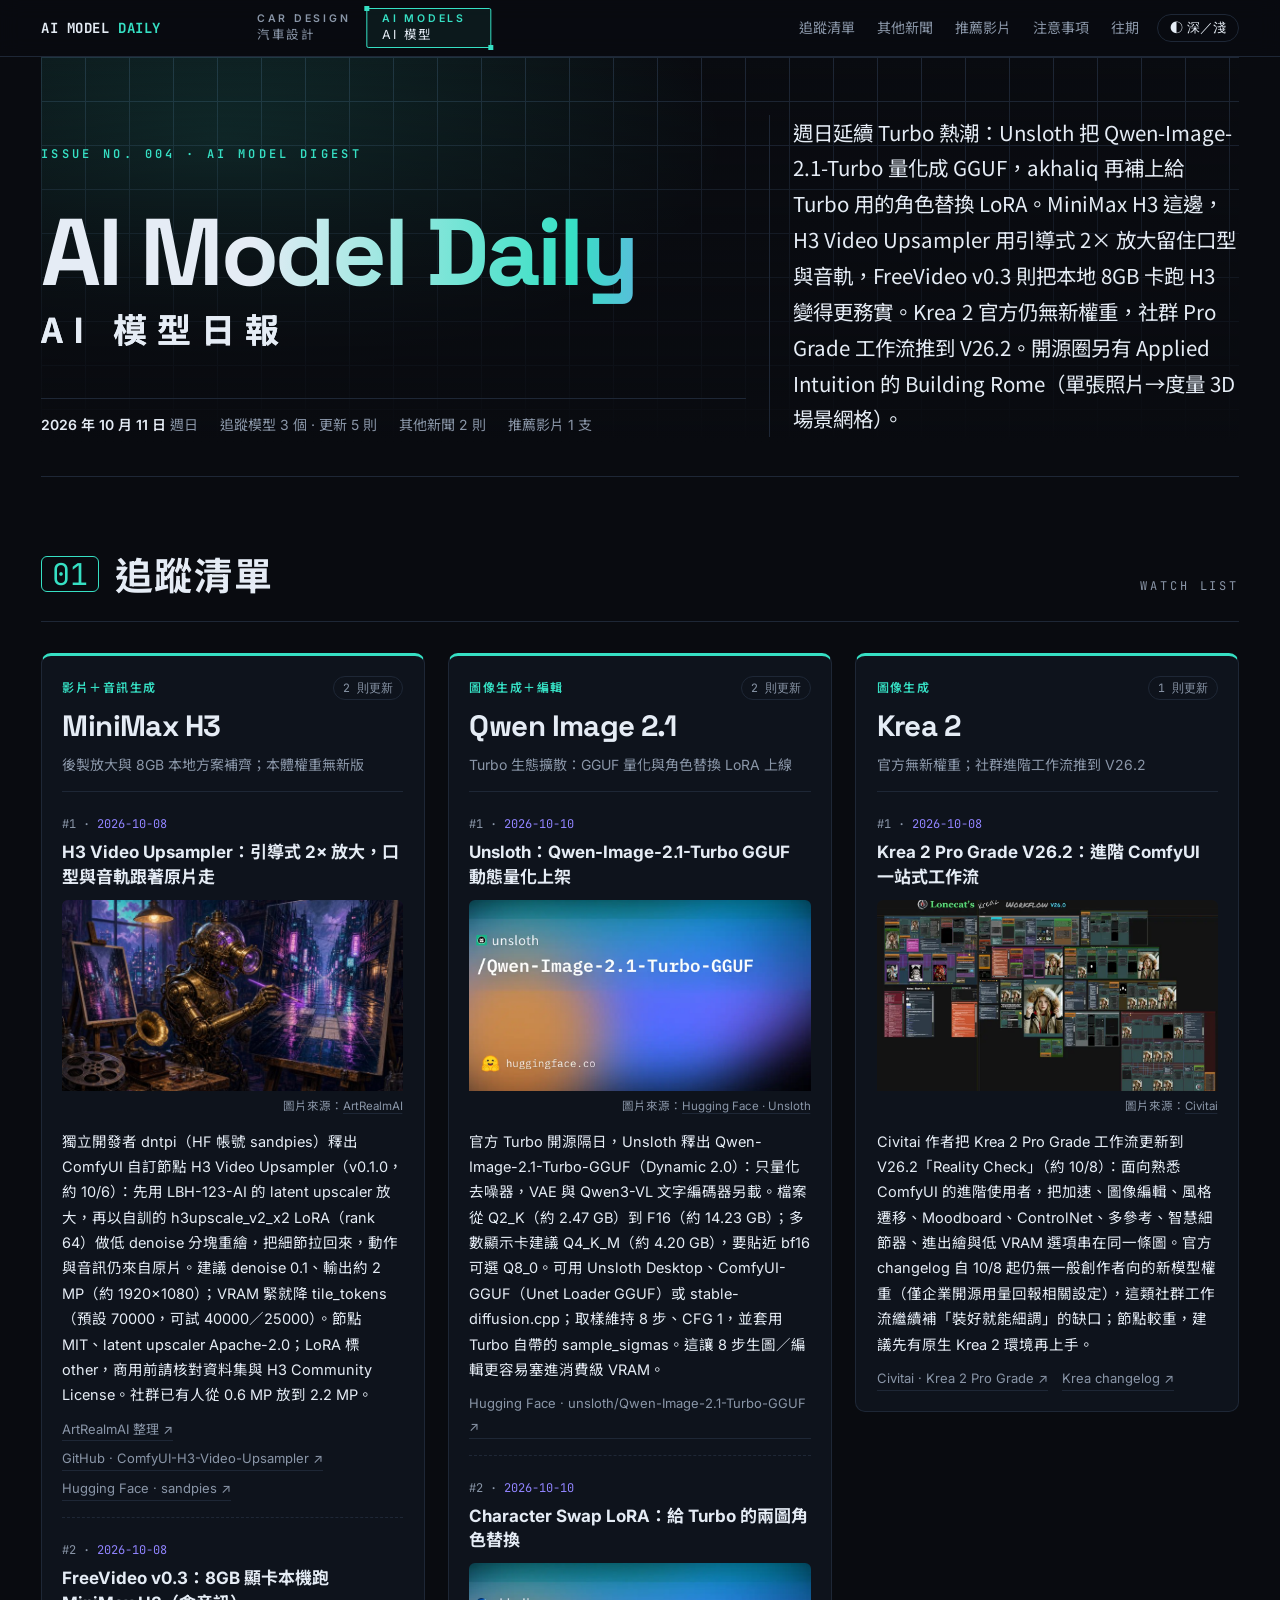
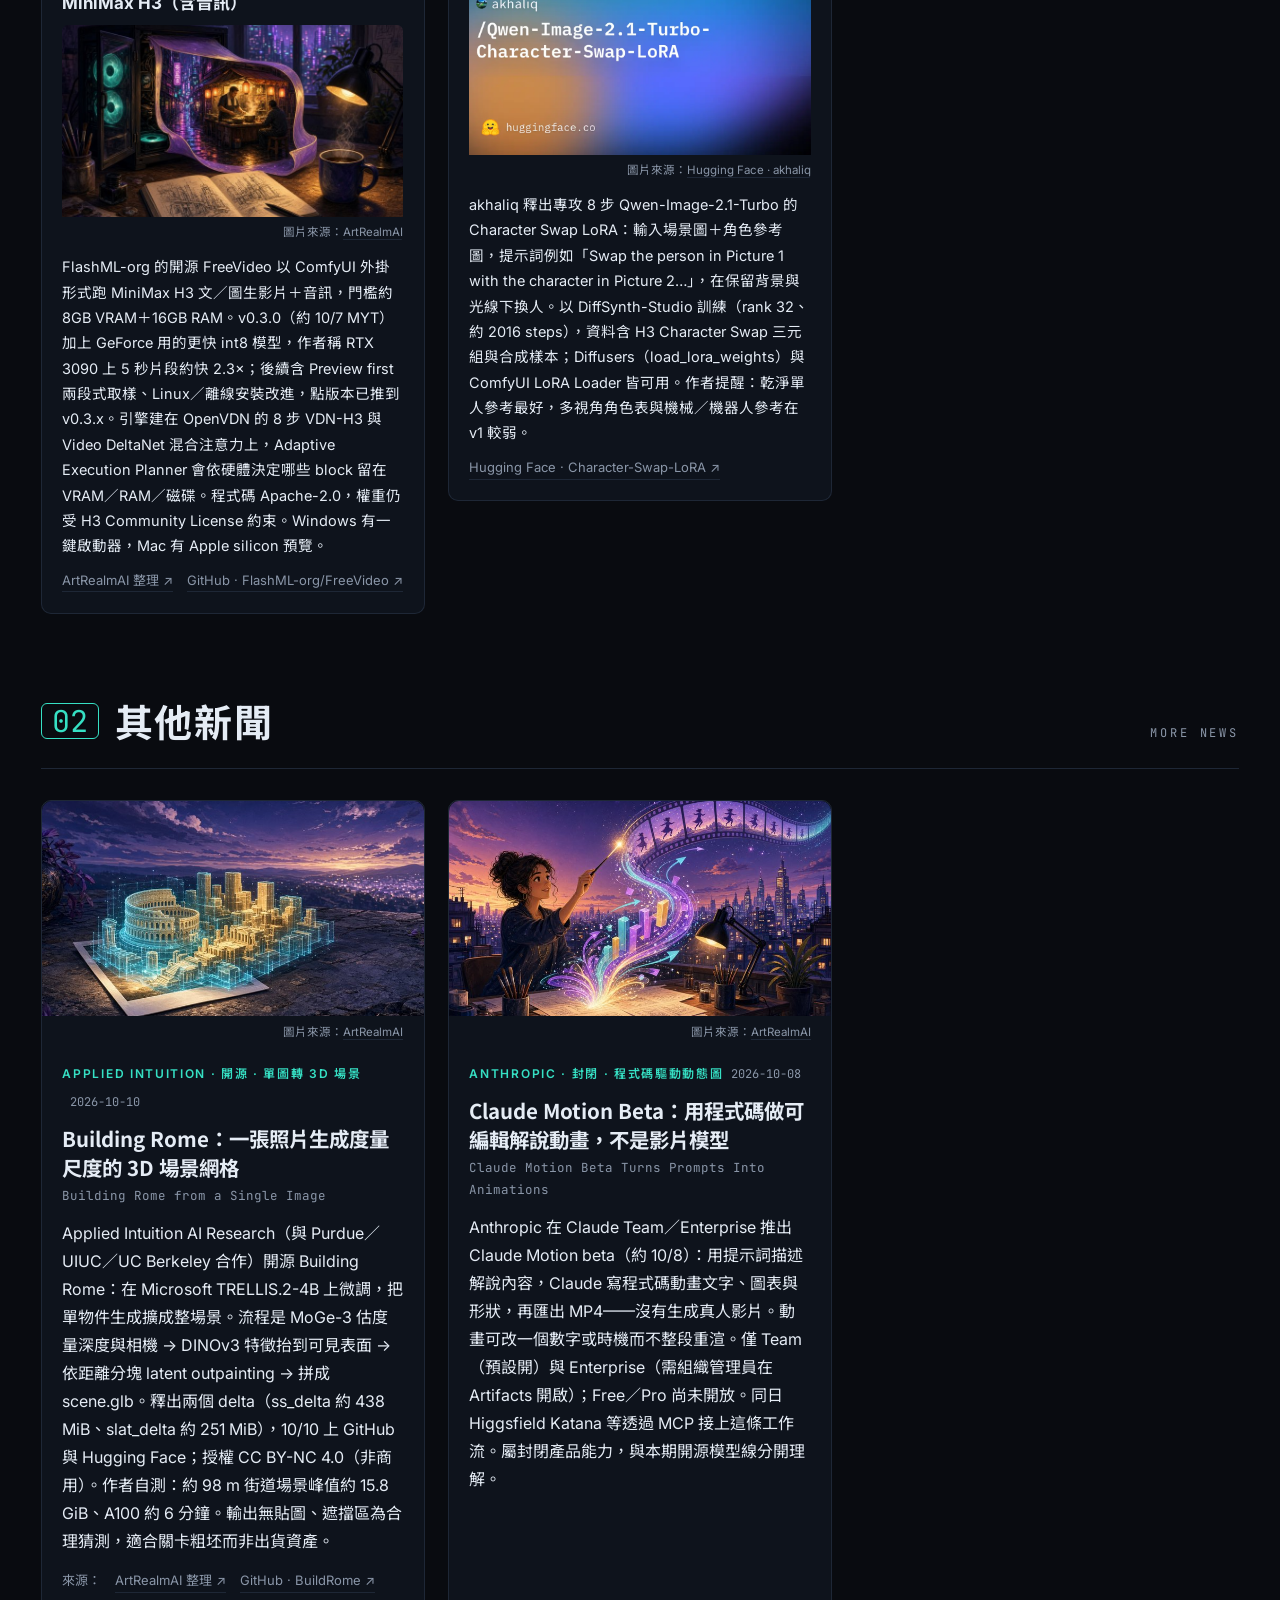
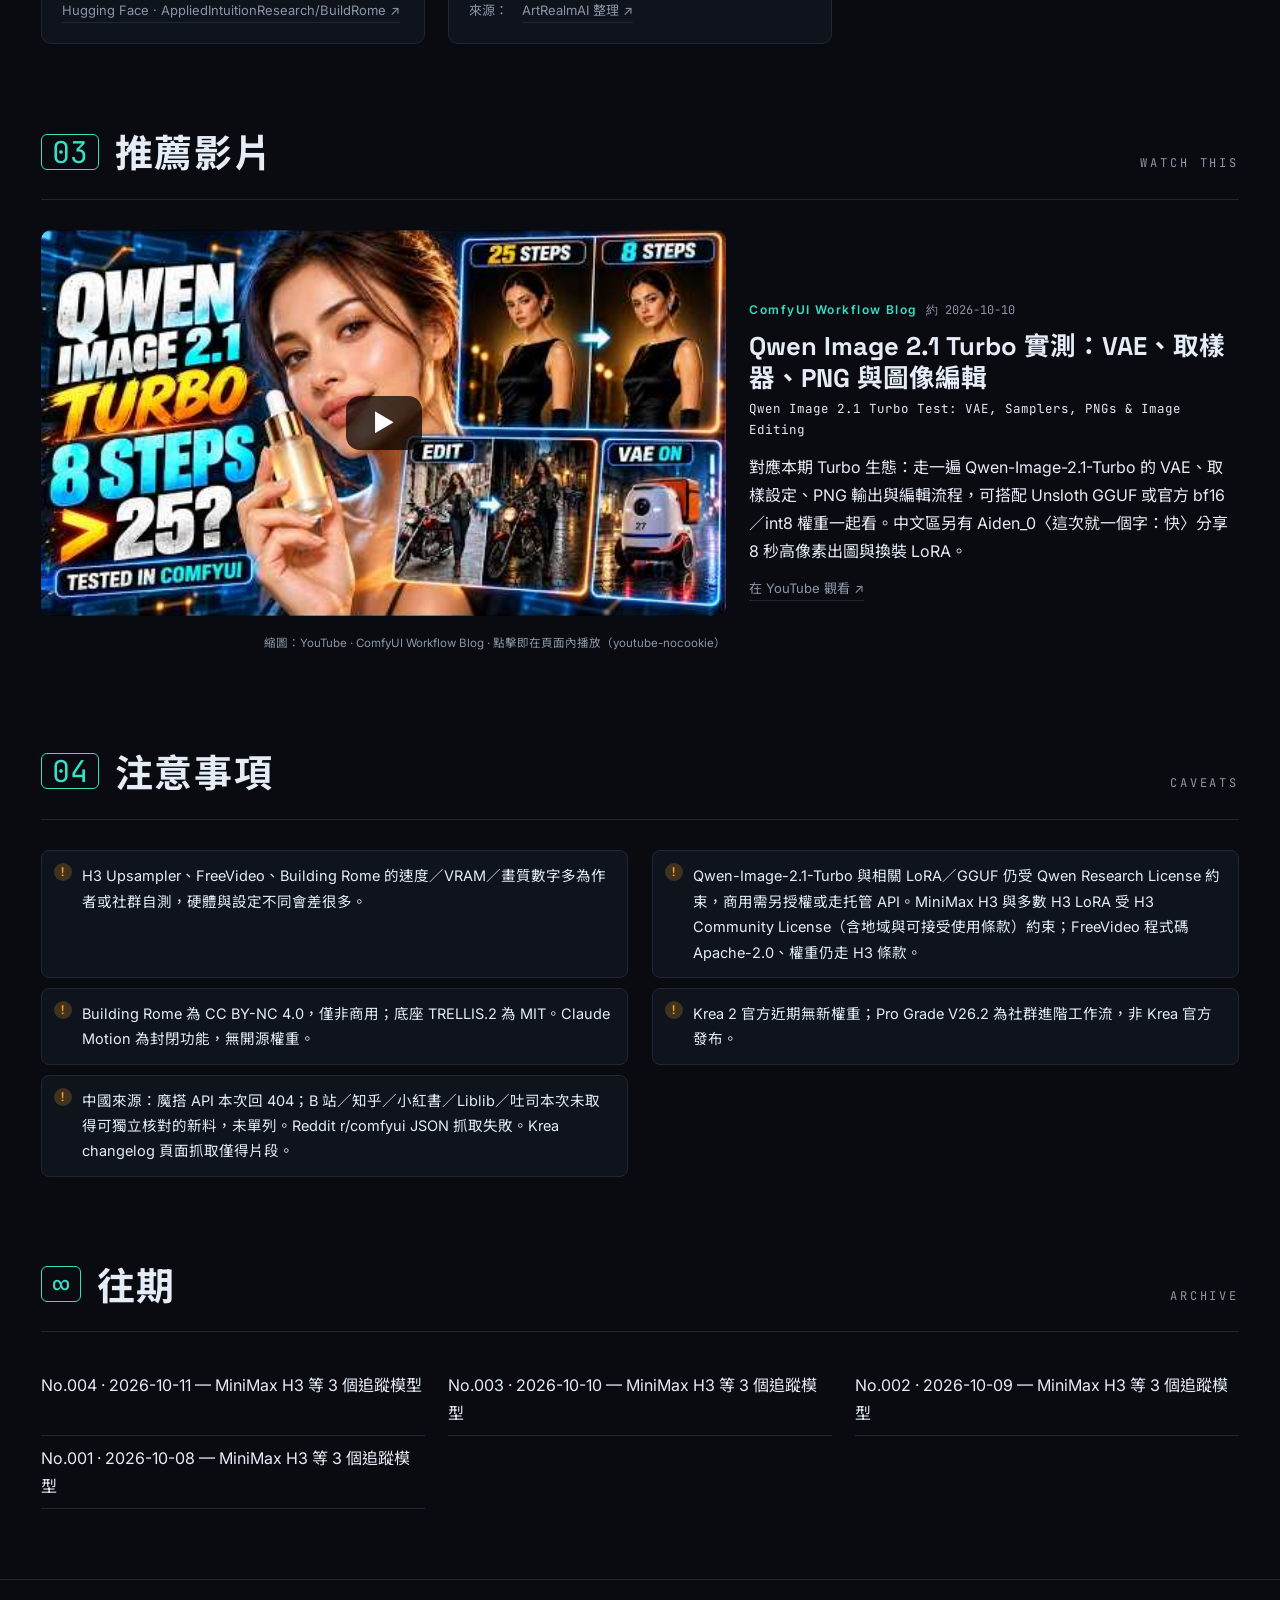
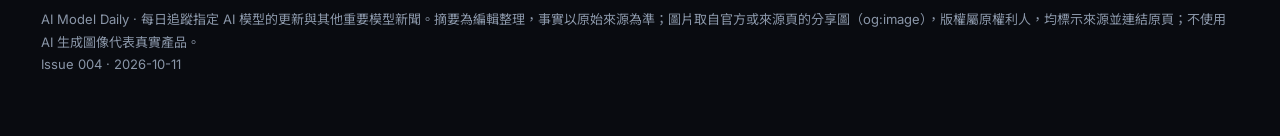
==== commit 7dd88aee: "AI 004 · 2026-10-11" ====
--- a/ai/index.html
+++ b/ai/index.html
@@ -1,9 +1,9 @@
 <!doctype html><html lang="zh-Hant-TW"><head><meta charset="utf-8">
 <meta name="viewport" content="width=device-width,initial-scale=1,viewport-fit=cover">
-<title>AI 模型日報 AI Model Daily · 2026.10.10</title><meta name="description" content="週六重頭戲是 Qwen-Image-2.1-Turbo：阿里正式開源 8 步加速權重，Comfy-Org 已備好 bf16／int8 與 Turbo LoRA，魔搭也同步上架。MiniMax H3 這邊，Spark-H3 把區塊稀疏注意力做成 ComfyUI 節點，Wasserman 的 80s Horror LoRA 則給本地影片一層 VHS／16mm 質感。Krea 2 本體沒有新權重，社群 IntoRealism 一站式工作流把提示詞、加強、放大、匯出串成一條。開源圈另有 Cloudflare Clef-omni 決策模型。">
-<meta property="og:type" content="article"><meta property="og:title" content="AI 模型日報 AI Model Daily · 2026.10.10"><meta property="og:description" content="週六重頭戲是 Qwen-Image-2.1-Turbo：阿里正式開源 8 步加速權重，Comfy-Org 已備好 bf16／int8 與 Turbo LoRA，魔搭也同步上架。MiniMax H3 這邊，Spark-H3 把區塊稀疏注意力做成 ComfyUI 節點，Wasserman 的 80s Horror LoRA 則給本地影片一層 VHS／16mm 質感。Krea 2 本體沒有新權重，社群 IntoRealism 一站式工作流把提示詞、加強、放大、匯出串成一條。開源圈另有 Cloudflare Clef-omni 決策模型。">
-<meta property="og:image" content="https://feeling00480-commits.github.io/car-design-daily/ai/issues/2026-10-10/img/spark-h3.webp"><meta name="twitter:card" content="summary_large_image">
-<link rel="canonical" href="https://feeling00480-commits.github.io/car-design-daily/ai/issues/2026-10-10/">
+<title>AI 模型日報 AI Model Daily · 2026.10.11</title><meta name="description" content="週日延續 Turbo 熱潮：Unsloth 把 Qwen-Image-2.1-Turbo 量化成 GGUF，akhaliq 再補上給 Turbo 用的角色替換 LoRA。MiniMax H3 這邊，H3 Video Upsampler 用引導式 2× 放大留住口型與音軌，FreeVideo v0.3 則把本地 8GB 卡跑 H3 變得更務實。Krea 2 官方仍無新權重，社群 Pro Grade 工作流推到 V26.2。開源圈另有 Applied Intuition 的 Building Rome（單張照片→度量 3D 場景網格）。">
+<meta property="og:type" content="article"><meta property="og:title" content="AI 模型日報 AI Model Daily · 2026.10.11"><meta property="og:description" content="週日延續 Turbo 熱潮：Unsloth 把 Qwen-Image-2.1-Turbo 量化成 GGUF，akhaliq 再補上給 Turbo 用的角色替換 LoRA。MiniMax H3 這邊，H3 Video Upsampler 用引導式 2× 放大留住口型與音軌，FreeVideo v0.3 則把本地 8GB 卡跑 H3 變得更務實。Krea 2 官方仍無新權重，社群 Pro Grade 工作流推到 V26.2。開源圈另有 Applied Intuition 的 Building Rome（單張照片→度量 3D 場景網格）。">
+<meta property="og:image" content="https://feeling00480-commits.github.io/car-design-daily/ai/issues/2026-10-11/img/h3-upsampler.webp"><meta name="twitter:card" content="summary_large_image">
+<link rel="canonical" href="https://feeling00480-commits.github.io/car-design-daily/ai/issues/2026-10-11/">
 <meta name="theme-color" content="#0a0c10">
 <link rel="preconnect" href="https://fonts.googleapis.com"><link rel="preconnect" href="https://fonts.gstatic.com" crossorigin>
 <link href="https://fonts.googleapis.com/css2?family=Inter:wght@400;600&family=Noto+Sans+TC:wght@400;600;700&family=Space+Grotesk:wght@500;700&family=JetBrains+Mono:wght@400;600&display=swap" rel="stylesheet">
@@ -13,27 +13,27 @@
 <body class="mode-ai">
 <header class="topbar"><div class="wrap"><a class="brand" href="./">AI MODEL <span>DAILY</span></a><nav class="modes" data-mode="ai" data-pos="ai" aria-label="切換日報"><i class="mind" aria-hidden="true"></i><a href="../" data-mode="car"><b>Car Design</b><span>汽車設計</span></a><a href="../ai/" data-mode="ai" aria-current="page" class="on"><b>AI Models</b><span>AI 模型</span></a></nav><nav class="nav"><a href="#watch">追蹤清單</a><a href="#news">其他新聞</a><a href="#video">推薦影片</a><a href="#caveats">注意事項</a><a href="./archive/">往期</a></nav><button class="toggle" id="tg" aria-label="切換深淺色">◐<span class="tl"> 深／淺</span></button></div></header>
 <main class="wrap">
-<div class="mast"><div class="kicker">Issue No. 003 · AI Model Digest</div>
+<div class="mast"><div class="kicker">Issue No. 004 · AI Model Digest</div>
 <h1>AI Model Daily<span class="zh">AI 模型日報</span></h1>
-<div class="meta"><span><b>2026 年 10 月 10 日</b> 週六</span><span>追蹤模型 3 個 · 更新 5 則</span><span>其他新聞 2 則</span><span>推薦影片 1 支</span></div>
-<p class="lede">週六重頭戲是 Qwen-Image-2.1-Turbo：阿里正式開源 8 步加速權重，Comfy-Org 已備好 bf16／int8 與 Turbo LoRA，魔搭也同步上架。MiniMax H3 這邊，Spark-H3 把區塊稀疏注意力做成 ComfyUI 節點，Wasserman 的 80s Horror LoRA 則給本地影片一層 VHS／16mm 質感。Krea 2 本體沒有新權重，社群 IntoRealism 一站式工作流把提示詞、加強、放大、匯出串成一條。開源圈另有 Cloudflare Clef-omni 決策模型。</p></div>
+<div class="meta"><span><b>2026 年 10 月 11 日</b> 週日</span><span>追蹤模型 3 個 · 更新 5 則</span><span>其他新聞 2 則</span><span>推薦影片 1 支</span></div>
+<p class="lede">週日延續 Turbo 熱潮：Unsloth 把 Qwen-Image-2.1-Turbo 量化成 GGUF，akhaliq 再補上給 Turbo 用的角色替換 LoRA。MiniMax H3 這邊，H3 Video Upsampler 用引導式 2× 放大留住口型與音軌，FreeVideo v0.3 則把本地 8GB 卡跑 H3 變得更務實。Krea 2 官方仍無新權重，社群 Pro Grade 工作流推到 V26.2。開源圈另有 Applied Intuition 的 Building Rome（單張照片→度量 3D 場景網格）。</p></div>
 <section id="watch"><div class="sec-head"><span class="num">01</span><h2>追蹤清單</h2><span class="en">Watch List</span></div><div class="wgrid">
-<article class="wcard" id="minimax-h3"><div class="whead"><span class="tag">影片＋音訊生成</span><span class="count">2 則更新</span><h3>MiniMax H3</h3><p class="status">稀疏注意力加速落地；風格 LoRA 與本地 8GB 方案持續補齊</p></div><ol class="ulist"><li class="upd"><div class="uhead"><span class="date">2026-10-08</span><h4>Spark-H3：給本地 H3 用的區塊稀疏注意力後端</h4></div><figure class="uimg"><div class="ratio"><img src="issues/2026-10-10/img/spark-h3.webp" alt="ArtRealmAI 分享卡：Spark-H3 Speeds Local MiniMax H3 Attention" loading="eager" decoding="async" width="1600" height="900"></div><figcaption>圖片來源：<a href="https://artrealmai.com/article/spark-h3-comfyui-block-sparse-attention" target="_blank" rel="noopener">ArtRealmAI</a></figcaption></figure><p>zechengtang／SparkH3 把 Spark-Attn 調成給 MiniMax H3 用的加速後端：不重發 H3 權重，只替換注意力路徑。10 秒 768p、注意力密度 10% 的自測，注意力最高約 2.33×、DiT 約 1.73×，同條件 PSNR 23.30 dB（Sol-H3 對照 20.36 dB）。10/8 更新重點是 Diffusers LBH 工作流與獨立 ComfyUI Spark 節點；官方建議先約 10% 密度、前幾步與第一層保持稠密暖機，並可搭配 LightX2V、FastH3 等少數步 LoRA。融合核心標註偏 SM120（RTX 50／Blackwell），舊卡要自行驗證。</p><div class="src"><a href="https://artrealmai.com/article/spark-h3-comfyui-block-sparse-attention" target="_blank" rel="noopener">ArtRealmAI 整理 ↗</a><a href="https://github.com/zechengtang/Spark-H3" target="_blank" rel="noopener">GitHub · Spark-H3 ↗</a><a href="https://huggingface.co/Aazeus/Spark-H3" target="_blank" rel="noopener">Hugging Face · Aazeus/Spark-H3 ↗</a></div></li><li class="upd"><div class="uhead"><span class="date">2026-10-09</span><h4>Wasserman 80s Horror LoRA：一鍵 VHS／16mm 恐怖片氣質</h4></div><figure class="uimg"><div class="ratio"><img src="issues/2026-10-10/img/horror-lora.webp" alt="ArtRealmAI 分享卡：Wasserman&#x27;s 80s Horror LoRA Gives H3 a VHS Look" loading="lazy" decoding="async" width="1600" height="900"></div><figcaption>圖片來源：<a href="https://artrealmai.com/article/wasserman-80s-horror-lora-minimax-h3-vhs-16mm" target="_blank" rel="noopener">ArtRealmAI</a></figcaption></figure><p>導演 Sam Wasserman 釋出給 MiniMax H3 的免費風格 LoRA（約 149 MB，觸發詞 80s_horror_wk）。提示詞寫 shot on VHS 偏霓虹與磁帶抖動，寫 shot on 16mm film 偏 70 年代 grindhouse 顆粒；權重跟 H3 Community License，工作流與安裝腳本是 Apache 2.0。訓練集是 48 段各 8 秒的恐怖片素材（VHS／16mm 各半）並保留音訊，所以對白與空間聲還在。ComfyUI 有現成文生影片、圖生影片範本，適合作萬聖節氣氛短片。</p><div class="src"><a href="https://artrealmai.com/article/wasserman-80s-horror-lora-minimax-h3-vhs-16mm" target="_blank" rel="noopener">ArtRealmAI 整理 ↗</a></div></li></ol></article>
-<article class="wcard" id="qwen-image-2.1"><div class="whead"><span class="tag">圖像生成＋編輯</span><span class="count">2 則更新</span><h3>Qwen Image 2.1</h3><p class="status">官方 Turbo 8 步權重上線；社群再添 Next-Scene 導演 LoRA</p></div><ol class="ulist"><li class="upd"><div class="uhead"><span class="date">2026-10-09</span><h4>Qwen-Image-2.1-Turbo：官方 8 步加速權重開源</h4></div><figure class="uimg"><div class="ratio"><img src="issues/2026-10-10/img/qwen-turbo.webp" alt="ArtRealmAI 分享卡：Qwen-Image-2.1-Turbo Open 8-Step Image Gen and Edit" loading="lazy" decoding="async" width="1600" height="900"></div><figcaption>圖片來源：<a href="https://artrealmai.com/article/qwen-image-2-1-turbo-8-step-open-weights" target="_blank" rel="noopener">ArtRealmAI</a></figcaption></figure><p>阿里 Qwen 團隊在台灣時間 10/9 釋出 Turbo 檢查點：維持 2.1 的 7B 視覺生成架構，預設 8 步、CFG=1，取樣日程寫進權重裡會自動載入；也支援前綴 KV 快取。解析度沿用 2.1 預設（含 2048²、16:9 的 2752×1536）。Hugging Face、魔搭（ModelScope）與 Comfy-Org 同天上架：bf16、int8_convrot，以及給原版 2.1 用的 Turbo LoRA。社群回報 Mac Studio M3 Ultra 約從 120 秒降到 25 秒、RTX 3090 約 75 秒跑出 2048²（均為使用者自測）。授權仍是 Qwen Research License，商用需另洽或走阿里雲 Model Studio 的 Pro／Turbo API。</p><div class="src"><a href="https://huggingface.co/Qwen/Qwen-Image-2.1-Turbo" target="_blank" rel="noopener">Hugging Face 模型卡 ↗</a><a href="https://artrealmai.com/article/qwen-image-2-1-turbo-8-step-open-weights" target="_blank" rel="noopener">ArtRealmAI 整理 ↗</a><a href="https://huggingface.co/Comfy-Org/Qwen-Image-2.1" target="_blank" rel="noopener">Comfy-Org 權重 ↗</a></div></li><li class="upd"><div class="uhead"><span class="date">2026-10-08</span><h4>Next-Scene LoRA：給下一鏡下指令的導演式接續</h4></div><figure class="uimg"><div class="ratio"><img src="issues/2026-10-10/img/next-scene.webp" alt="ArtRealmAI 分享卡：Qwen-Image 2.1 Next-Scene LoRA Directs Shots" loading="lazy" decoding="async" width="1600" height="900"></div><figcaption>圖片來源：<a href="https://artrealmai.com/article/qwen-image-2-1-next-scene-lora" target="_blank" rel="noopener">ArtRealmAI</a></figcaption></figure><p>akhaliq 把 lovis93 的 next-scene 配方移植到 Qwen-Image-2.1：丟入一張主畫面，提示詞以 Next Scene: 開頭並先寫鏡頭方向，即可生成連貫的下一鏡。權重 Apache-2.0，建議強度 0.7–0.9，展示鏈常用 step-2500、強度 0.7、每跳 40 步；可與 Multiple-Angles LoRA 並用。Diffusers 用 QwenImage21Pipeline.load_lora_weights，ComfyUI 則走一般 LoRA Loader。</p><div class="src"><a href="https://artrealmai.com/article/qwen-image-2-1-next-scene-lora" target="_blank" rel="noopener">ArtRealmAI 整理 ↗</a><a href="https://huggingface.co/akhaliq/Qwen-Image-2.1-Next-Scene-LoRA" target="_blank" rel="noopener">Hugging Face ↗</a></div></li></ol></article>
-<article class="wcard" id="krea-2"><div class="whead"><span class="tag">圖像生成</span><span class="count">1 則更新</span><h3>Krea 2</h3><p class="status">官方無新權重；社群一站式 ComfyUI 工作流補齊流程</p></div><ol class="ulist"><li class="upd"><div class="uhead"><span class="date">2026-10-05</span><h4>IntoRealism Krea 2 WF：提示詞到放大匯出一條龍</h4></div><figure class="uimg"><div class="ratio"><img src="issues/2026-10-10/img/krea-intorealism.webp" alt="Civitai 模型分享卡：IntoRealism Krea 2 WF Edition" loading="lazy" decoding="async" width="1600" height="900"></div><figcaption>圖片來源：<a href="https://civitai.com/models/2985720/intorealism-krea-2-wf-edition" target="_blank" rel="noopener">Civitai</a></figcaption></figure><p>Civitai 作者釋出 IntoRealism Krea 2 WF（Free／Full），把 Krea 2 從提示詞、算圖、細節加強、人臉強化、放大到 PNG／WEBP／JPG 匯出串成單一 ComfyUI 工作流。免費版支援最多 3 個 LoRA（強度、開關、自動觸發詞）、自訂解析度與長寬比、草稿／完稿模式與前後對照。官方 changelog 10/8 只有企業開源用量回報的工作區設定，對一般創作者沒有新模型；這條工作流正好補上「裝好就能出圖」的缺口。</p><div class="src"><a href="https://civitai.com/models/2985720/intorealism-krea-2-wf-edition" target="_blank" rel="noopener">Civitai · IntoRealism Krea 2 WF ↗</a><a href="https://www.krea.ai/docs/changelog" target="_blank" rel="noopener">Krea changelog（10/8） ↗</a></div></li></ol></article>
+<article class="wcard" id="minimax-h3"><div class="whead"><span class="tag">影片＋音訊生成</span><span class="count">2 則更新</span><h3>MiniMax H3</h3><p class="status">後製放大與 8GB 本地方案補齊；本體權重無新版</p></div><ol class="ulist"><li class="upd"><div class="uhead"><span class="date">2026-10-08</span><h4>H3 Video Upsampler：引導式 2× 放大，口型與音軌跟著原片走</h4></div><figure class="uimg"><div class="ratio"><img src="issues/2026-10-11/img/h3-upsampler.webp" alt="ArtRealmAI 分享卡：H3 Video Upsampler Guided 2x Upscale" loading="eager" decoding="async" width="1600" height="900"></div><figcaption>圖片來源：<a href="https://artrealmai.com/article/h3-video-upsampler-comfyui-guided-2x-lora" target="_blank" rel="noopener">ArtRealmAI</a></figcaption></figure><p>獨立開發者 dntpi（HF 帳號 sandpies）釋出 ComfyUI 自訂節點 H3 Video Upsampler（v0.1.0，約 10/6）：先用 LBH-123-AI 的 latent upscaler 放大，再以自訓的 h3upscale_v2_x2 LoRA（rank 64）做低 denoise 分塊重繪，把細節拉回來，動作與音訊仍來自原片。建議 denoise 0.1、輸出約 2 MP（約 1920×1080）；VRAM 緊就降 tile_tokens（預設 70000，可試 40000／25000）。節點 MIT、latent upscaler Apache-2.0；LoRA 標 other，商用前請核對資料集與 H3 Community License。社群已有人從 0.6 MP 放到 2.2 MP。</p><div class="src"><a href="https://artrealmai.com/article/h3-video-upsampler-comfyui-guided-2x-lora" target="_blank" rel="noopener">ArtRealmAI 整理 ↗</a><a href="https://github.com/dntpi/ComfyUI-H3-Video-Upsampler" target="_blank" rel="noopener">GitHub · ComfyUI-H3-Video-Upsampler ↗</a><a href="https://huggingface.co/sandpies/ComfyUI-H3-Video-Upsampler" target="_blank" rel="noopener">Hugging Face · sandpies ↗</a></div></li><li class="upd"><div class="uhead"><span class="date">2026-10-08</span><h4>FreeVideo v0.3：8GB 顯卡本機跑 MiniMax H3（含音訊）</h4></div><figure class="uimg"><div class="ratio"><img src="issues/2026-10-11/img/freevideo.webp" alt="ArtRealmAI 分享卡：FreeVideo Runs MiniMax H3 on 8 GB GPUs" loading="lazy" decoding="async" width="1600" height="900"></div><figcaption>圖片來源：<a href="https://artrealmai.com/article/freevideo-minimax-h3-8gb-vram-local-video" target="_blank" rel="noopener">ArtRealmAI</a></figcaption></figure><p>FlashML-org 的開源 FreeVideo 以 ComfyUI 外掛形式跑 MiniMax H3 文／圖生影片＋音訊，門檻約 8GB VRAM＋16GB RAM。v0.3.0（約 10/7 MYT）加上 GeForce 用的更快 int8 模型，作者稱 RTX 3090 上 5 秒片段約快 2.3×；後續含 Preview first 兩段式取樣、Linux／離線安裝改進，點版本已推到 v0.3.x。引擎建在 OpenVDN 的 8 步 VDN-H3 與 Video DeltaNet 混合注意力上，Adaptive Execution Planner 會依硬體決定哪些 block 留在 VRAM／RAM／磁碟。程式碼 Apache-2.0，權重仍受 H3 Community License 約束。Windows 有一鍵啟動器，Mac 有 Apple silicon 預覽。</p><div class="src"><a href="https://artrealmai.com/article/freevideo-minimax-h3-8gb-vram-local-video" target="_blank" rel="noopener">ArtRealmAI 整理 ↗</a><a href="https://github.com/FlashML-org/FreeVideo" target="_blank" rel="noopener">GitHub · FlashML-org/FreeVideo ↗</a></div></li></ol></article>
+<article class="wcard" id="qwen-image-2.1"><div class="whead"><span class="tag">圖像生成＋編輯</span><span class="count">2 則更新</span><h3>Qwen Image 2.1</h3><p class="status">Turbo 生態擴散：GGUF 量化與角色替換 LoRA 上線</p></div><ol class="ulist"><li class="upd"><div class="uhead"><span class="date">2026-10-10</span><h4>Unsloth：Qwen-Image-2.1-Turbo GGUF 動態量化上架</h4></div><figure class="uimg"><div class="ratio"><img src="issues/2026-10-11/img/qwen-gguf.webp" alt="Hugging Face 模型卡縮圖：Unsloth Qwen-Image-2.1-Turbo-GGUF" loading="lazy" decoding="async" width="1600" height="900"></div><figcaption>圖片來源：<a href="https://huggingface.co/unsloth/Qwen-Image-2.1-Turbo-GGUF" target="_blank" rel="noopener">Hugging Face · Unsloth</a></figcaption></figure><p>官方 Turbo 開源隔日，Unsloth 釋出 Qwen-Image-2.1-Turbo-GGUF（Dynamic 2.0）：只量化去噪器，VAE 與 Qwen3-VL 文字編碼器另載。檔案從 Q2_K（約 2.47 GB）到 F16（約 14.23 GB）；多數顯示卡建議 Q4_K_M（約 4.20 GB），要貼近 bf16 可選 Q8_0。可用 Unsloth Desktop、ComfyUI-GGUF（Unet Loader GGUF）或 stable-diffusion.cpp；取樣維持 8 步、CFG 1，並套用 Turbo 自帶的 sample_sigmas。這讓 8 步生圖／編輯更容易塞進消費級 VRAM。</p><div class="src"><a href="https://huggingface.co/unsloth/Qwen-Image-2.1-Turbo-GGUF" target="_blank" rel="noopener">Hugging Face · unsloth/Qwen-Image-2.1-Turbo-GGUF ↗</a></div></li><li class="upd"><div class="uhead"><span class="date">2026-10-10</span><h4>Character Swap LoRA：給 Turbo 的兩圖角色替換</h4></div><figure class="uimg"><div class="ratio"><img src="issues/2026-10-11/img/char-swap.webp" alt="Hugging Face 模型卡縮圖：Qwen-Image-2.1-Turbo Character Swap LoRA" loading="lazy" decoding="async" width="1600" height="900"></div><figcaption>圖片來源：<a href="https://huggingface.co/akhaliq/Qwen-Image-2.1-Turbo-Character-Swap-LoRA" target="_blank" rel="noopener">Hugging Face · akhaliq</a></figcaption></figure><p>akhaliq 釋出專攻 8 步 Qwen-Image-2.1-Turbo 的 Character Swap LoRA：輸入場景圖＋角色參考圖，提示詞例如「Swap the person in Picture 1 with the character in Picture 2…」，在保留背景與光線下換人。以 DiffSynth-Studio 訓練（rank 32、約 2016 steps），資料含 H3 Character Swap 三元組與合成樣本；Diffusers（load_lora_weights）與 ComfyUI LoRA Loader 皆可用。作者提醒：乾淨單人參考最好，多視角角色表與機械／機器人參考在 v1 較弱。</p><div class="src"><a href="https://huggingface.co/akhaliq/Qwen-Image-2.1-Turbo-Character-Swap-LoRA" target="_blank" rel="noopener">Hugging Face · Character-Swap-LoRA ↗</a></div></li></ol></article>
+<article class="wcard" id="krea-2"><div class="whead"><span class="tag">圖像生成</span><span class="count">1 則更新</span><h3>Krea 2</h3><p class="status">官方無新權重；社群進階工作流推到 V26.2</p></div><ol class="ulist"><li class="upd"><div class="uhead"><span class="date">2026-10-08</span><h4>Krea 2 Pro Grade V26.2：進階 ComfyUI 一站式工作流</h4></div><figure class="uimg"><div class="ratio"><img src="issues/2026-10-11/img/krea-prograde.webp" alt="Civitai 工作流預覽：Krea 2 Pro Grade V26.2" loading="lazy" decoding="async" width="1600" height="900"></div><figcaption>圖片來源：<a href="https://civitai.com/models/2726952" target="_blank" rel="noopener">Civitai</a></figcaption></figure><p>Civitai 作者把 Krea 2 Pro Grade 工作流更新到 V26.2「Reality Check」（約 10/8）：面向熟悉 ComfyUI 的進階使用者，把加速、圖像編輯、風格遷移、Moodboard、ControlNet、多參考、智慧細節器、進出繪與低 VRAM 選項串在同一條圖。官方 changelog 自 10/8 起仍無一般創作者向的新模型權重（僅企業開源用量回報相關設定），這類社群工作流繼續補「裝好就能細調」的缺口；節點較重，建議先有原生 Krea 2 環境再上手。</p><div class="src"><a href="https://civitai.com/models/2726952" target="_blank" rel="noopener">Civitai · Krea 2 Pro Grade ↗</a><a href="https://www.krea.ai/docs/changelog" target="_blank" rel="noopener">Krea changelog ↗</a></div></li></ol></article>
 </div></section>
 <section id="news"><div class="sec-head"><span class="num">02</span><h2>其他新聞</h2><span class="en">More News</span></div><div class="news">
-<article class="story" id="clef-omni"><figure class="news-img"><div class="ratio"><img src="issues/2026-10-10/img/clef-omni.webp" alt="Cloudflare 部落格封面：Clef-omni multimodal decision model" loading="lazy" decoding="async" width="1600" height="900"></div><figcaption>圖片來源：<a href="https://blog.cloudflare.com/clef-faster-cheaper-multimodal/" target="_blank" rel="noopener">Cloudflare</a></figcaption></figure><div class="shead"><span class="tag">Cloudflare · 開源 · 多模態決策模型</span><span class="date">2026-10-09</span><h3>Clef-omni：一次吃文字、圖、音訊、影片的開源決策模型</h3><p class="orig">Introducing Clef-omni with full multimodality, plus a faster Clef and a cheaper Clef-flash</p><p class="sum">Cloudflare 在 Clef／Clef-flash 之後推出 Clef-omni：底座取自 Qwen3-Omni-30B-A3B-Instruct，拿掉 TTS 輸出頭，改成對預設選項打校準分數，而不是生成長文。可同時吃文字、圖片、音訊（wav／mp3）與影片（mp4／webm）；官方稱純文字中位約 130 ms、含圖約 150 ms、21 秒帶聲影片約 1.5 秒。權重 Apache-2.0 上 Hugging Face，Workers AI 也可呼叫。同日 Clef-flash 托管價降到每百萬輸入 token $0.038（上下文改為 24k；HF 權重仍標 256k），Clef 托管延遲約快 1.7–2.0×。</p></div><div class="src">來源：<a href="https://blog.cloudflare.com/clef-faster-cheaper-multimodal/" target="_blank" rel="noopener">Cloudflare Blog ↗</a><a href="https://huggingface.co/Cloudflare/clef-omni" target="_blank" rel="noopener">Hugging Face · Cloudflare/clef-omni ↗</a></div></article>
-<article class="story" id="h3-person-remover"><figure class="news-img"><div class="ratio"><img src="issues/2026-10-10/img/person-remover.webp" alt="ArtRealmAI 分享卡：H3 Person Remover LoRA Erase People From Video" loading="lazy" decoding="async" width="1600" height="900"></div><figcaption>圖片來源：<a href="https://artrealmai.com/article/h3-person-remover-lora-comfyui-video-cleanup" target="_blank" rel="noopener">ArtRealmAI</a></figcaption></figure><div class="shead"><span class="tag">Akatz Labs · 開源 LoRA · 影片清理</span><span class="date">2026-10-08</span><h3>H3 Person Remover：把路人從影片裡挖掉並補背景</h3><p class="orig">H3 Person Remover LoRA: Erase People From Video</p><p class="sum">Akatz Labs（H3 Character Swap 同一團隊）釋出 MiniMax H3 Ref2VA 用的 Person Remover V1：約 155 MB、rank 16。流程是 SAM 3.1 依文字描述追蹤目標 → H3 Relay 擴張遮罩並填綠 → 提供已清乾淨的第一幀 → H3 依參考重建背景。附帶工作流 JSON、訓練資料集與配方；需本機 ComfyUI 原生 H3 與 SAM 3.1。適合作為「拍好了但有人闯入畫面」的後製工具，不是通用擦除模型。</p></div><div class="src">來源：<a href="https://artrealmai.com/article/h3-person-remover-lora-comfyui-video-cleanup" target="_blank" rel="noopener">ArtRealmAI 整理 ↗</a></div></article>
+<article class="story" id="building-rome"><figure class="news-img"><div class="ratio"><img src="issues/2026-10-11/img/building-rome.webp" alt="ArtRealmAI 分享卡：Building Rome One Photo to Metric 3D Scene Mesh" loading="lazy" decoding="async" width="1600" height="900"></div><figcaption>圖片來源：<a href="https://artrealmai.com/article/building-rome-single-image-metric-3d-scene-mesh-trellis-2" target="_blank" rel="noopener">ArtRealmAI</a></figcaption></figure><div class="shead"><span class="tag">Applied Intuition · 開源 · 單圖轉 3D 場景</span><span class="date">2026-10-10</span><h3>Building Rome：一張照片生成度量尺度的 3D 場景網格</h3><p class="orig">Building Rome from a Single Image</p><p class="sum">Applied Intuition AI Research（與 Purdue／UIUC／UC Berkeley 合作）開源 Building Rome：在 Microsoft TRELLIS.2-4B 上微調，把單物件生成擴成整場景。流程是 MoGe-3 估度量深度與相機 → DINOv3 特徵抬到可見表面 → 依距離分塊 latent outpainting → 拼成 scene.glb。釋出兩個 delta（ss_delta 約 438 MiB、slat_delta 約 251 MiB），10/10 上 GitHub 與 Hugging Face；授權 CC BY-NC 4.0（非商用）。作者自測：約 98 m 街道場景峰值約 15.8 GiB、A100 約 6 分鐘。輸出無貼圖、遮擋區為合理猜測，適合關卡粗坯而非出貨資產。</p></div><div class="src">來源：<a href="https://artrealmai.com/article/building-rome-single-image-metric-3d-scene-mesh-trellis-2" target="_blank" rel="noopener">ArtRealmAI 整理 ↗</a><a href="https://github.com/Applied-Intuition-Open-Source/BuildRome" target="_blank" rel="noopener">GitHub · BuildRome ↗</a><a href="https://huggingface.co/AppliedIntuitionResearch/BuildRome" target="_blank" rel="noopener">Hugging Face · AppliedIntuitionResearch/BuildRome ↗</a></div></article>
+<article class="story" id="claude-motion"><figure class="news-img"><div class="ratio"><img src="issues/2026-10-11/img/claude-motion.webp" alt="ArtRealmAI 分享卡：Claude Motion Beta code-built animations" loading="lazy" decoding="async" width="1600" height="900"></div><figcaption>圖片來源：<a href="https://artrealmai.com/article/claude-motion-beta-code-built-animated-explainers" target="_blank" rel="noopener">ArtRealmAI</a></figcaption></figure><div class="shead"><span class="tag">Anthropic · 封閉 · 程式碼驅動動態圖</span><span class="date">2026-10-08</span><h3>Claude Motion Beta：用程式碼做可編輯解說動畫，不是影片模型</h3><p class="orig">Claude Motion Beta Turns Prompts Into Animations</p><p class="sum">Anthropic 在 Claude Team／Enterprise 推出 Claude Motion beta（約 10/8）：用提示詞描述解說內容，Claude 寫程式碼動畫文字、圖表與形狀，再匯出 MP4——沒有生成真人影片。動畫可改一個數字或時機而不整段重渲。僅 Team（預設開）與 Enterprise（需組織管理員在 Artifacts 開啟）；Free／Pro 尚未開放。同日 Higgsfield Katana 等透過 MCP 接上這條工作流。屬封閉產品能力，與本期開源模型線分開理解。</p></div><div class="src">來源：<a href="https://artrealmai.com/article/claude-motion-beta-code-built-animated-explainers" target="_blank" rel="noopener">ArtRealmAI 整理 ↗</a></div></article>
 </div></section>
 <section id="video"><div class="sec-head"><span class="num">03</span><h2>推薦影片</h2><span class="en">Watch This</span></div>
-<div class="vid"><div class="vframe"><div class="ratio" id="yt" data-id="djjctU8l8t8"><a href="https://www.youtube.com/watch?v=djjctU8l8t8" target="_blank" rel="noopener" class="play" aria-label="在 YouTube 播放：Qwen Image 2.1 Turbo 開源了：8 步生圖與編輯"><img src="issues/2026-10-10/img/yt.webp" alt="Codedigipt 影片縮圖：Qwen Image 2.1 Turbo open-sourced" loading="lazy" decoding="async" width="1280" height="720"><span class="pbtn">▶</span></a></div>
-<p class="vcap">縮圖：YouTube · Codedigipt · 點擊即在頁面內播放（youtube-nocookie）</p></div>
-<div class="vtext"><span class="tag">Codedigipt</span><span class="date">約 2026-10-09</span><h3>Qwen Image 2.1 Turbo 開源了：8 步生圖與編輯</h3><p class="orig">Finally! Qwen Just Open-Sourced Qwen Image 2.1 Turbo</p><p>對應本期頭條：走一遍 Qwen-Image-2.1-Turbo 開源權重、8 步設定，以及和原版 2.1 的速度差異。想看完整 ComfyUI 生圖／編輯／局部重繪流程，也可另看 pixaroma Ep36（含 Turbo 段落）。</p><div class="src"><a href="https://www.youtube.com/watch?v=djjctU8l8t8" target="_blank" rel="noopener">在 YouTube 觀看 ↗</a></div></div></div>
+<div class="vid"><div class="vframe"><div class="ratio" id="yt" data-id="WFUyVJIi5M0"><a href="https://www.youtube.com/watch?v=WFUyVJIi5M0" target="_blank" rel="noopener" class="play" aria-label="在 YouTube 播放：Qwen Image 2.1 Turbo 實測：VAE、取樣器、PNG 與圖像編輯"><img src="issues/2026-10-11/img/yt.webp" alt="YouTube 縮圖：Qwen Image 2.1 Turbo Test" loading="lazy" decoding="async" width="1280" height="720"><span class="pbtn">▶</span></a></div>
+<p class="vcap">縮圖：YouTube · ComfyUI Workflow Blog · 點擊即在頁面內播放（youtube-nocookie）</p></div>
+<div class="vtext"><span class="tag">ComfyUI Workflow Blog</span><span class="date">約 2026-10-10</span><h3>Qwen Image 2.1 Turbo 實測：VAE、取樣器、PNG 與圖像編輯</h3><p class="orig">Qwen Image 2.1 Turbo Test: VAE, Samplers, PNGs &amp; Image Editing</p><p>對應本期 Turbo 生態：走一遍 Qwen-Image-2.1-Turbo 的 VAE、取樣設定、PNG 輸出與編輯流程，可搭配 Unsloth GGUF 或官方 bf16／int8 權重一起看。中文區另有 Aiden_0〈這次就一個字：快〉分享 8 秒高像素出圖與換裝 LoRA。</p><div class="src"><a href="https://www.youtube.com/watch?v=WFUyVJIi5M0" target="_blank" rel="noopener">在 YouTube 觀看 ↗</a></div></div></div>
 <script>(function(){var b=document.getElementById('yt');if(!b)return;b.querySelector('a').addEventListener('click',function(ev){ev.preventDefault();var f=document.createElement('iframe');f.src='https://www.youtube-nocookie.com/embed/'+b.dataset.id+'?autoplay=1';f.title='YouTube video';f.allow='autoplay; encrypted-media; picture-in-picture; fullscreen';f.allowFullscreen=true;b.innerHTML='';b.appendChild(f);});})();</script></section>
-<section id="caveats"><div class="sec-head"><span class="num">04</span><h2>注意事項</h2><span class="en">Caveats</span></div><ul class="caveats"><li>Spark-H3、Turbo、Clef 的速度／PSNR／延遲數字多為作者或官方自測，硬體與設定不同會差很多；RTX 3090／Mac Studio 數字來自社群貼文，非正式評測。</li><li>Qwen-Image-2.1-Turbo 採 Qwen Research License，研究與評估可用，商用需另授權或走托管 API。MiniMax H3 與相關 LoRA 受 H3 Community License（含地域與可接受使用條款）約束。</li><li>Krea 2 官方 10/8 changelog 僅企業開源用量回報設定；IntoRealism 為社群工作流，非 Krea 官方發布。</li><li>中國來源：魔搭已上架 Qwen-Image-2.1-Turbo 模型頁，但頁面有驗證牆，細節以 Hugging Face 模型卡與 ArtRealmAI 整理為準；B 站／知乎／小紅書／Liblib 本次抓取受限或無獨立新料，未單列。</li><li>另見 FreeVideo v0.3（FlashML，8GB 本地 H3）與 HiDream-O1-Video 進 AA 影音榜，前者與已報導的 FastH3／VDN 生態重疊、後者為閉源 API，本期先不展開。</li></ul></section>
-<section class="archive" id="archive"><div class="sec-head"><span class="num">∞</span><h2>往期</h2><span class="en">Archive</span></div><ul><li><a href="./issues/2026-10-10/">No.003 · 2026-10-10</a> — MiniMax H3 等 3 個追蹤模型</li><li><a href="./issues/2026-10-09/">No.002 · 2026-10-09</a> — MiniMax H3 等 3 個追蹤模型</li><li><a href="./issues/2026-10-08/">No.001 · 2026-10-08</a> — MiniMax H3 等 3 個追蹤模型</li></ul></section>
-</main><footer><div class="wrap">AI Model Daily · 每日追蹤指定 AI 模型的更新與其他重要模型新聞。摘要為編輯整理，事實以原始來源為準；圖片取自官方或來源頁的分享圖（og:image），版權屬原權利人，均標示來源並連結原頁；不使用 AI 生成圖像代表真實產品。<br>Issue 003 · 2026-10-10</div></footer>
+<section id="caveats"><div class="sec-head"><span class="num">04</span><h2>注意事項</h2><span class="en">Caveats</span></div><ul class="caveats"><li>H3 Upsampler、FreeVideo、Building Rome 的速度／VRAM／畫質數字多為作者或社群自測，硬體與設定不同會差很多。</li><li>Qwen-Image-2.1-Turbo 與相關 LoRA／GGUF 仍受 Qwen Research License 約束，商用需另授權或走托管 API。MiniMax H3 與多數 H3 LoRA 受 H3 Community License（含地域與可接受使用條款）約束；FreeVideo 程式碼 Apache-2.0、權重仍走 H3 條款。</li><li>Building Rome 為 CC BY-NC 4.0，僅非商用；底座 TRELLIS.2 為 MIT。Claude Motion 為封閉功能，無開源權重。</li><li>Krea 2 官方近期無新權重；Pro Grade V26.2 為社群進階工作流，非 Krea 官方發布。</li><li>中國來源：魔搭 API 本次回 404；B 站／知乎／小紅書／Liblib／吐司本次未取得可獨立核對的新料，未單列。Reddit r/comfyui JSON 抓取失敗。Krea changelog 頁面抓取僅得片段。</li></ul></section>
+<section class="archive" id="archive"><div class="sec-head"><span class="num">∞</span><h2>往期</h2><span class="en">Archive</span></div><ul><li><a href="./issues/2026-10-11/">No.004 · 2026-10-11</a> — MiniMax H3 等 3 個追蹤模型</li><li><a href="./issues/2026-10-10/">No.003 · 2026-10-10</a> — MiniMax H3 等 3 個追蹤模型</li><li><a href="./issues/2026-10-09/">No.002 · 2026-10-09</a> — MiniMax H3 等 3 個追蹤模型</li><li><a href="./issues/2026-10-08/">No.001 · 2026-10-08</a> — MiniMax H3 等 3 個追蹤模型</li></ul></section>
+</main><footer><div class="wrap">AI Model Daily · 每日追蹤指定 AI 模型的更新與其他重要模型新聞。摘要為編輯整理，事實以原始來源為準；圖片取自官方或來源頁的分享圖（og:image），版權屬原權利人，均標示來源並連結原頁；不使用 AI 生成圖像代表真實產品。<br>Issue 004 · 2026-10-11</div></footer>
 <script>(function(){var n=document.querySelector('.modes');if(!n)return;var cur=n.getAttribute('data-mode');
 var rm=window.matchMedia&&matchMedia('(prefers-reduced-motion: reduce)').matches;
 function reset(){n.classList.add('still');n.setAttribute('data-pos',cur);void n.offsetWidth;n.classList.remove('still');}
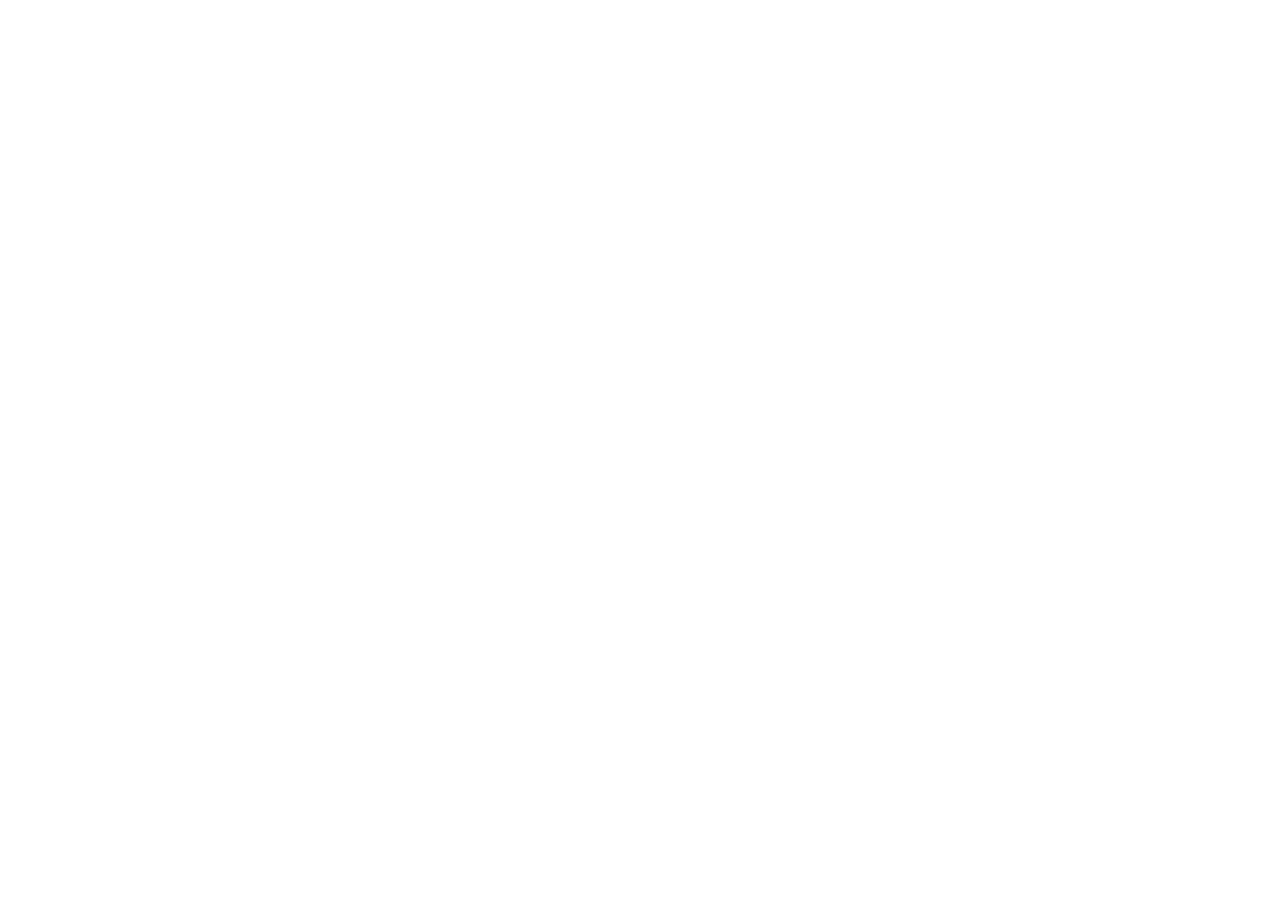
==== commit c860dd90: "Redirect to new site cmcdesignai.github.io/car-design-daily" ====
--- a/ai/index.html
+++ b/ai/index.html
@@ -1,51 +1,5 @@
-<!doctype html><html lang="zh-Hant-TW"><head><meta charset="utf-8">
-<meta name="viewport" content="width=device-width,initial-scale=1,viewport-fit=cover">
-<title>AI 模型日報 AI Model Daily · 2026.10.11</title><meta name="description" content="週日延續 Turbo 熱潮：Unsloth 把 Qwen-Image-2.1-Turbo 量化成 GGUF，akhaliq 再補上給 Turbo 用的角色替換 LoRA。MiniMax H3 這邊，H3 Video Upsampler 用引導式 2× 放大留住口型與音軌，FreeVideo v0.3 則把本地 8GB 卡跑 H3 變得更務實。Krea 2 官方仍無新權重，社群 Pro Grade 工作流推到 V26.2。開源圈另有 Applied Intuition 的 Building Rome（單張照片→度量 3D 場景網格）。">
-<meta property="og:type" content="article"><meta property="og:title" content="AI 模型日報 AI Model Daily · 2026.10.11"><meta property="og:description" content="週日延續 Turbo 熱潮：Unsloth 把 Qwen-Image-2.1-Turbo 量化成 GGUF，akhaliq 再補上給 Turbo 用的角色替換 LoRA。MiniMax H3 這邊，H3 Video Upsampler 用引導式 2× 放大留住口型與音軌，FreeVideo v0.3 則把本地 8GB 卡跑 H3 變得更務實。Krea 2 官方仍無新權重，社群 Pro Grade 工作流推到 V26.2。開源圈另有 Applied Intuition 的 Building Rome（單張照片→度量 3D 場景網格）。">
-<meta property="og:image" content="https://feeling00480-commits.github.io/car-design-daily/ai/issues/2026-10-11/img/h3-upsampler.webp"><meta name="twitter:card" content="summary_large_image">
-<link rel="canonical" href="https://feeling00480-commits.github.io/car-design-daily/ai/issues/2026-10-11/">
-<meta name="theme-color" content="#0a0c10">
-<link rel="preconnect" href="https://fonts.googleapis.com"><link rel="preconnect" href="https://fonts.gstatic.com" crossorigin>
-<link href="https://fonts.googleapis.com/css2?family=Inter:wght@400;600&family=Noto+Sans+TC:wght@400;600;700&family=Space+Grotesk:wght@500;700&family=JetBrains+Mono:wght@400;600&display=swap" rel="stylesheet">
-<link rel="stylesheet" href="../assets/style.css">
-<script>(function(){var t=localStorage.getItem('cdd-theme-ai')||'dark';if(t)document.documentElement.setAttribute('data-theme',t);})();</script>
-</head>
-<body class="mode-ai">
-<header class="topbar"><div class="wrap"><a class="brand" href="./">AI MODEL <span>DAILY</span></a><nav class="modes" data-mode="ai" data-pos="ai" aria-label="切換日報"><i class="mind" aria-hidden="true"></i><a href="../" data-mode="car"><b>Car Design</b><span>汽車設計</span></a><a href="../ai/" data-mode="ai" aria-current="page" class="on"><b>AI Models</b><span>AI 模型</span></a></nav><nav class="nav"><a href="#watch">追蹤清單</a><a href="#news">其他新聞</a><a href="#video">推薦影片</a><a href="#caveats">注意事項</a><a href="./archive/">往期</a></nav><button class="toggle" id="tg" aria-label="切換深淺色">◐<span class="tl"> 深／淺</span></button></div></header>
-<main class="wrap">
-<div class="mast"><div class="kicker">Issue No. 004 · AI Model Digest</div>
-<h1>AI Model Daily<span class="zh">AI 模型日報</span></h1>
-<div class="meta"><span><b>2026 年 10 月 11 日</b> 週日</span><span>追蹤模型 3 個 · 更新 5 則</span><span>其他新聞 2 則</span><span>推薦影片 1 支</span></div>
-<p class="lede">週日延續 Turbo 熱潮：Unsloth 把 Qwen-Image-2.1-Turbo 量化成 GGUF，akhaliq 再補上給 Turbo 用的角色替換 LoRA。MiniMax H3 這邊，H3 Video Upsampler 用引導式 2× 放大留住口型與音軌，FreeVideo v0.3 則把本地 8GB 卡跑 H3 變得更務實。Krea 2 官方仍無新權重，社群 Pro Grade 工作流推到 V26.2。開源圈另有 Applied Intuition 的 Building Rome（單張照片→度量 3D 場景網格）。</p></div>
-<section id="watch"><div class="sec-head"><span class="num">01</span><h2>追蹤清單</h2><span class="en">Watch List</span></div><div class="wgrid">
-<article class="wcard" id="minimax-h3"><div class="whead"><span class="tag">影片＋音訊生成</span><span class="count">2 則更新</span><h3>MiniMax H3</h3><p class="status">後製放大與 8GB 本地方案補齊；本體權重無新版</p></div><ol class="ulist"><li class="upd"><div class="uhead"><span class="date">2026-10-08</span><h4>H3 Video Upsampler：引導式 2× 放大，口型與音軌跟著原片走</h4></div><figure class="uimg"><div class="ratio"><img src="issues/2026-10-11/img/h3-upsampler.webp" alt="ArtRealmAI 分享卡：H3 Video Upsampler Guided 2x Upscale" loading="eager" decoding="async" width="1600" height="900"></div><figcaption>圖片來源：<a href="https://artrealmai.com/article/h3-video-upsampler-comfyui-guided-2x-lora" target="_blank" rel="noopener">ArtRealmAI</a></figcaption></figure><p>獨立開發者 dntpi（HF 帳號 sandpies）釋出 ComfyUI 自訂節點 H3 Video Upsampler（v0.1.0，約 10/6）：先用 LBH-123-AI 的 latent upscaler 放大，再以自訓的 h3upscale_v2_x2 LoRA（rank 64）做低 denoise 分塊重繪，把細節拉回來，動作與音訊仍來自原片。建議 denoise 0.1、輸出約 2 MP（約 1920×1080）；VRAM 緊就降 tile_tokens（預設 70000，可試 40000／25000）。節點 MIT、latent upscaler Apache-2.0；LoRA 標 other，商用前請核對資料集與 H3 Community License。社群已有人從 0.6 MP 放到 2.2 MP。</p><div class="src"><a href="https://artrealmai.com/article/h3-video-upsampler-comfyui-guided-2x-lora" target="_blank" rel="noopener">ArtRealmAI 整理 ↗</a><a href="https://github.com/dntpi/ComfyUI-H3-Video-Upsampler" target="_blank" rel="noopener">GitHub · ComfyUI-H3-Video-Upsampler ↗</a><a href="https://huggingface.co/sandpies/ComfyUI-H3-Video-Upsampler" target="_blank" rel="noopener">Hugging Face · sandpies ↗</a></div></li><li class="upd"><div class="uhead"><span class="date">2026-10-08</span><h4>FreeVideo v0.3：8GB 顯卡本機跑 MiniMax H3（含音訊）</h4></div><figure class="uimg"><div class="ratio"><img src="issues/2026-10-11/img/freevideo.webp" alt="ArtRealmAI 分享卡：FreeVideo Runs MiniMax H3 on 8 GB GPUs" loading="lazy" decoding="async" width="1600" height="900"></div><figcaption>圖片來源：<a href="https://artrealmai.com/article/freevideo-minimax-h3-8gb-vram-local-video" target="_blank" rel="noopener">ArtRealmAI</a></figcaption></figure><p>FlashML-org 的開源 FreeVideo 以 ComfyUI 外掛形式跑 MiniMax H3 文／圖生影片＋音訊，門檻約 8GB VRAM＋16GB RAM。v0.3.0（約 10/7 MYT）加上 GeForce 用的更快 int8 模型，作者稱 RTX 3090 上 5 秒片段約快 2.3×；後續含 Preview first 兩段式取樣、Linux／離線安裝改進，點版本已推到 v0.3.x。引擎建在 OpenVDN 的 8 步 VDN-H3 與 Video DeltaNet 混合注意力上，Adaptive Execution Planner 會依硬體決定哪些 block 留在 VRAM／RAM／磁碟。程式碼 Apache-2.0，權重仍受 H3 Community License 約束。Windows 有一鍵啟動器，Mac 有 Apple silicon 預覽。</p><div class="src"><a href="https://artrealmai.com/article/freevideo-minimax-h3-8gb-vram-local-video" target="_blank" rel="noopener">ArtRealmAI 整理 ↗</a><a href="https://github.com/FlashML-org/FreeVideo" target="_blank" rel="noopener">GitHub · FlashML-org/FreeVideo ↗</a></div></li></ol></article>
-<article class="wcard" id="qwen-image-2.1"><div class="whead"><span class="tag">圖像生成＋編輯</span><span class="count">2 則更新</span><h3>Qwen Image 2.1</h3><p class="status">Turbo 生態擴散：GGUF 量化與角色替換 LoRA 上線</p></div><ol class="ulist"><li class="upd"><div class="uhead"><span class="date">2026-10-10</span><h4>Unsloth：Qwen-Image-2.1-Turbo GGUF 動態量化上架</h4></div><figure class="uimg"><div class="ratio"><img src="issues/2026-10-11/img/qwen-gguf.webp" alt="Hugging Face 模型卡縮圖：Unsloth Qwen-Image-2.1-Turbo-GGUF" loading="lazy" decoding="async" width="1600" height="900"></div><figcaption>圖片來源：<a href="https://huggingface.co/unsloth/Qwen-Image-2.1-Turbo-GGUF" target="_blank" rel="noopener">Hugging Face · Unsloth</a></figcaption></figure><p>官方 Turbo 開源隔日，Unsloth 釋出 Qwen-Image-2.1-Turbo-GGUF（Dynamic 2.0）：只量化去噪器，VAE 與 Qwen3-VL 文字編碼器另載。檔案從 Q2_K（約 2.47 GB）到 F16（約 14.23 GB）；多數顯示卡建議 Q4_K_M（約 4.20 GB），要貼近 bf16 可選 Q8_0。可用 Unsloth Desktop、ComfyUI-GGUF（Unet Loader GGUF）或 stable-diffusion.cpp；取樣維持 8 步、CFG 1，並套用 Turbo 自帶的 sample_sigmas。這讓 8 步生圖／編輯更容易塞進消費級 VRAM。</p><div class="src"><a href="https://huggingface.co/unsloth/Qwen-Image-2.1-Turbo-GGUF" target="_blank" rel="noopener">Hugging Face · unsloth/Qwen-Image-2.1-Turbo-GGUF ↗</a></div></li><li class="upd"><div class="uhead"><span class="date">2026-10-10</span><h4>Character Swap LoRA：給 Turbo 的兩圖角色替換</h4></div><figure class="uimg"><div class="ratio"><img src="issues/2026-10-11/img/char-swap.webp" alt="Hugging Face 模型卡縮圖：Qwen-Image-2.1-Turbo Character Swap LoRA" loading="lazy" decoding="async" width="1600" height="900"></div><figcaption>圖片來源：<a href="https://huggingface.co/akhaliq/Qwen-Image-2.1-Turbo-Character-Swap-LoRA" target="_blank" rel="noopener">Hugging Face · akhaliq</a></figcaption></figure><p>akhaliq 釋出專攻 8 步 Qwen-Image-2.1-Turbo 的 Character Swap LoRA：輸入場景圖＋角色參考圖，提示詞例如「Swap the person in Picture 1 with the character in Picture 2…」，在保留背景與光線下換人。以 DiffSynth-Studio 訓練（rank 32、約 2016 steps），資料含 H3 Character Swap 三元組與合成樣本；Diffusers（load_lora_weights）與 ComfyUI LoRA Loader 皆可用。作者提醒：乾淨單人參考最好，多視角角色表與機械／機器人參考在 v1 較弱。</p><div class="src"><a href="https://huggingface.co/akhaliq/Qwen-Image-2.1-Turbo-Character-Swap-LoRA" target="_blank" rel="noopener">Hugging Face · Character-Swap-LoRA ↗</a></div></li></ol></article>
-<article class="wcard" id="krea-2"><div class="whead"><span class="tag">圖像生成</span><span class="count">1 則更新</span><h3>Krea 2</h3><p class="status">官方無新權重；社群進階工作流推到 V26.2</p></div><ol class="ulist"><li class="upd"><div class="uhead"><span class="date">2026-10-08</span><h4>Krea 2 Pro Grade V26.2：進階 ComfyUI 一站式工作流</h4></div><figure class="uimg"><div class="ratio"><img src="issues/2026-10-11/img/krea-prograde.webp" alt="Civitai 工作流預覽：Krea 2 Pro Grade V26.2" loading="lazy" decoding="async" width="1600" height="900"></div><figcaption>圖片來源：<a href="https://civitai.com/models/2726952" target="_blank" rel="noopener">Civitai</a></figcaption></figure><p>Civitai 作者把 Krea 2 Pro Grade 工作流更新到 V26.2「Reality Check」（約 10/8）：面向熟悉 ComfyUI 的進階使用者，把加速、圖像編輯、風格遷移、Moodboard、ControlNet、多參考、智慧細節器、進出繪與低 VRAM 選項串在同一條圖。官方 changelog 自 10/8 起仍無一般創作者向的新模型權重（僅企業開源用量回報相關設定），這類社群工作流繼續補「裝好就能細調」的缺口；節點較重，建議先有原生 Krea 2 環境再上手。</p><div class="src"><a href="https://civitai.com/models/2726952" target="_blank" rel="noopener">Civitai · Krea 2 Pro Grade ↗</a><a href="https://www.krea.ai/docs/changelog" target="_blank" rel="noopener">Krea changelog ↗</a></div></li></ol></article>
-</div></section>
-<section id="news"><div class="sec-head"><span class="num">02</span><h2>其他新聞</h2><span class="en">More News</span></div><div class="news">
-<article class="story" id="building-rome"><figure class="news-img"><div class="ratio"><img src="issues/2026-10-11/img/building-rome.webp" alt="ArtRealmAI 分享卡：Building Rome One Photo to Metric 3D Scene Mesh" loading="lazy" decoding="async" width="1600" height="900"></div><figcaption>圖片來源：<a href="https://artrealmai.com/article/building-rome-single-image-metric-3d-scene-mesh-trellis-2" target="_blank" rel="noopener">ArtRealmAI</a></figcaption></figure><div class="shead"><span class="tag">Applied Intuition · 開源 · 單圖轉 3D 場景</span><span class="date">2026-10-10</span><h3>Building Rome：一張照片生成度量尺度的 3D 場景網格</h3><p class="orig">Building Rome from a Single Image</p><p class="sum">Applied Intuition AI Research（與 Purdue／UIUC／UC Berkeley 合作）開源 Building Rome：在 Microsoft TRELLIS.2-4B 上微調，把單物件生成擴成整場景。流程是 MoGe-3 估度量深度與相機 → DINOv3 特徵抬到可見表面 → 依距離分塊 latent outpainting → 拼成 scene.glb。釋出兩個 delta（ss_delta 約 438 MiB、slat_delta 約 251 MiB），10/10 上 GitHub 與 Hugging Face；授權 CC BY-NC 4.0（非商用）。作者自測：約 98 m 街道場景峰值約 15.8 GiB、A100 約 6 分鐘。輸出無貼圖、遮擋區為合理猜測，適合關卡粗坯而非出貨資產。</p></div><div class="src">來源：<a href="https://artrealmai.com/article/building-rome-single-image-metric-3d-scene-mesh-trellis-2" target="_blank" rel="noopener">ArtRealmAI 整理 ↗</a><a href="https://github.com/Applied-Intuition-Open-Source/BuildRome" target="_blank" rel="noopener">GitHub · BuildRome ↗</a><a href="https://huggingface.co/AppliedIntuitionResearch/BuildRome" target="_blank" rel="noopener">Hugging Face · AppliedIntuitionResearch/BuildRome ↗</a></div></article>
-<article class="story" id="claude-motion"><figure class="news-img"><div class="ratio"><img src="issues/2026-10-11/img/claude-motion.webp" alt="ArtRealmAI 分享卡：Claude Motion Beta code-built animations" loading="lazy" decoding="async" width="1600" height="900"></div><figcaption>圖片來源：<a href="https://artrealmai.com/article/claude-motion-beta-code-built-animated-explainers" target="_blank" rel="noopener">ArtRealmAI</a></figcaption></figure><div class="shead"><span class="tag">Anthropic · 封閉 · 程式碼驅動動態圖</span><span class="date">2026-10-08</span><h3>Claude Motion Beta：用程式碼做可編輯解說動畫，不是影片模型</h3><p class="orig">Claude Motion Beta Turns Prompts Into Animations</p><p class="sum">Anthropic 在 Claude Team／Enterprise 推出 Claude Motion beta（約 10/8）：用提示詞描述解說內容，Claude 寫程式碼動畫文字、圖表與形狀，再匯出 MP4——沒有生成真人影片。動畫可改一個數字或時機而不整段重渲。僅 Team（預設開）與 Enterprise（需組織管理員在 Artifacts 開啟）；Free／Pro 尚未開放。同日 Higgsfield Katana 等透過 MCP 接上這條工作流。屬封閉產品能力，與本期開源模型線分開理解。</p></div><div class="src">來源：<a href="https://artrealmai.com/article/claude-motion-beta-code-built-animated-explainers" target="_blank" rel="noopener">ArtRealmAI 整理 ↗</a></div></article>
-</div></section>
-<section id="video"><div class="sec-head"><span class="num">03</span><h2>推薦影片</h2><span class="en">Watch This</span></div>
-<div class="vid"><div class="vframe"><div class="ratio" id="yt" data-id="WFUyVJIi5M0"><a href="https://www.youtube.com/watch?v=WFUyVJIi5M0" target="_blank" rel="noopener" class="play" aria-label="在 YouTube 播放：Qwen Image 2.1 Turbo 實測：VAE、取樣器、PNG 與圖像編輯"><img src="issues/2026-10-11/img/yt.webp" alt="YouTube 縮圖：Qwen Image 2.1 Turbo Test" loading="lazy" decoding="async" width="1280" height="720"><span class="pbtn">▶</span></a></div>
-<p class="vcap">縮圖：YouTube · ComfyUI Workflow Blog · 點擊即在頁面內播放（youtube-nocookie）</p></div>
-<div class="vtext"><span class="tag">ComfyUI Workflow Blog</span><span class="date">約 2026-10-10</span><h3>Qwen Image 2.1 Turbo 實測：VAE、取樣器、PNG 與圖像編輯</h3><p class="orig">Qwen Image 2.1 Turbo Test: VAE, Samplers, PNGs &amp; Image Editing</p><p>對應本期 Turbo 生態：走一遍 Qwen-Image-2.1-Turbo 的 VAE、取樣設定、PNG 輸出與編輯流程，可搭配 Unsloth GGUF 或官方 bf16／int8 權重一起看。中文區另有 Aiden_0〈這次就一個字：快〉分享 8 秒高像素出圖與換裝 LoRA。</p><div class="src"><a href="https://www.youtube.com/watch?v=WFUyVJIi5M0" target="_blank" rel="noopener">在 YouTube 觀看 ↗</a></div></div></div>
-<script>(function(){var b=document.getElementById('yt');if(!b)return;b.querySelector('a').addEventListener('click',function(ev){ev.preventDefault();var f=document.createElement('iframe');f.src='https://www.youtube-nocookie.com/embed/'+b.dataset.id+'?autoplay=1';f.title='YouTube video';f.allow='autoplay; encrypted-media; picture-in-picture; fullscreen';f.allowFullscreen=true;b.innerHTML='';b.appendChild(f);});})();</script></section>
-<section id="caveats"><div class="sec-head"><span class="num">04</span><h2>注意事項</h2><span class="en">Caveats</span></div><ul class="caveats"><li>H3 Upsampler、FreeVideo、Building Rome 的速度／VRAM／畫質數字多為作者或社群自測，硬體與設定不同會差很多。</li><li>Qwen-Image-2.1-Turbo 與相關 LoRA／GGUF 仍受 Qwen Research License 約束，商用需另授權或走托管 API。MiniMax H3 與多數 H3 LoRA 受 H3 Community License（含地域與可接受使用條款）約束；FreeVideo 程式碼 Apache-2.0、權重仍走 H3 條款。</li><li>Building Rome 為 CC BY-NC 4.0，僅非商用；底座 TRELLIS.2 為 MIT。Claude Motion 為封閉功能，無開源權重。</li><li>Krea 2 官方近期無新權重；Pro Grade V26.2 為社群進階工作流，非 Krea 官方發布。</li><li>中國來源：魔搭 API 本次回 404；B 站／知乎／小紅書／Liblib／吐司本次未取得可獨立核對的新料，未單列。Reddit r/comfyui JSON 抓取失敗。Krea changelog 頁面抓取僅得片段。</li></ul></section>
-<section class="archive" id="archive"><div class="sec-head"><span class="num">∞</span><h2>往期</h2><span class="en">Archive</span></div><ul><li><a href="./issues/2026-10-11/">No.004 · 2026-10-11</a> — MiniMax H3 等 3 個追蹤模型</li><li><a href="./issues/2026-10-10/">No.003 · 2026-10-10</a> — MiniMax H3 等 3 個追蹤模型</li><li><a href="./issues/2026-10-09/">No.002 · 2026-10-09</a> — MiniMax H3 等 3 個追蹤模型</li><li><a href="./issues/2026-10-08/">No.001 · 2026-10-08</a> — MiniMax H3 等 3 個追蹤模型</li></ul></section>
-</main><footer><div class="wrap">AI Model Daily · 每日追蹤指定 AI 模型的更新與其他重要模型新聞。摘要為編輯整理，事實以原始來源為準；圖片取自官方或來源頁的分享圖（og:image），版權屬原權利人，均標示來源並連結原頁；不使用 AI 生成圖像代表真實產品。<br>Issue 004 · 2026-10-11</div></footer>
-<script>(function(){var n=document.querySelector('.modes');if(!n)return;var cur=n.getAttribute('data-mode');
-var rm=window.matchMedia&&matchMedia('(prefers-reduced-motion: reduce)').matches;
-function reset(){n.classList.add('still');n.setAttribute('data-pos',cur);void n.offsetWidth;n.classList.remove('still');}
-var from=null;try{from=sessionStorage.getItem('cdd-switch-from');sessionStorage.removeItem('cdd-switch-from');}catch(_){}
-if(from&&from!==cur&&!rm)n.classList.add('arrive');
-window.addEventListener('pageshow',function(ev){if(ev.persisted)reset();});
-function dest(a){var u=new URL(a.getAttribute('href'),location.href);if(u.protocol==='file:'&&u.pathname.slice(-1)==='/')u.pathname+='index.html';return u.href;}
-Array.prototype.forEach.call(n.querySelectorAll('a[data-mode]'),function(a){a.addEventListener('click',function(ev){
- if(ev.defaultPrevented||ev.button!==0||ev.metaKey||ev.ctrlKey||ev.shiftKey||ev.altKey)return;
- var to=a.getAttribute('data-mode'),url=dest(a);ev.preventDefault();
- if(to===cur||rm){location.href=url;return;}
- try{sessionStorage.setItem('cdd-switch-from',cur);}catch(_){}
- n.setAttribute('data-pos',to);var done=false,go=function(){if(done)return;done=true;location.href=url;};
- n.querySelector('.mind').addEventListener('transitionend',function(e){if(e.propertyName==='transform')go();});setTimeout(go,520);});});})();</script><script>document.getElementById('tg').onclick=function(){var r=document.documentElement,c=r.getAttribute('data-theme');var dark=c?c==='dark':matchMedia('(prefers-color-scheme: dark)').matches;var n=dark?'light':'dark';r.setAttribute('data-theme',n);localStorage.setItem('cdd-theme-ai',n);};</script>
-</body></html>+<!doctype html><html lang="zh-Hant"><head><meta charset="utf-8"><title>已搬家 Moved</title>
+<meta http-equiv="refresh" content="0; url=https://cmcdesignai.github.io/car-design-daily/ai/">
+<link rel="canonical" href="https://cmcdesignai.github.io/car-design-daily/ai/">
+<script>(function(){var p=location.pathname.replace(/^\/car-design-daily/,'');location.replace('https://cmcdesignai.github.io/car-design-daily'+p+location.search+location.hash);})();</script>
+</head><body><p>本站已搬到 <a href="https://cmcdesignai.github.io/car-design-daily/ai/">https://cmcdesignai.github.io/car-design-daily/ai/</a></p></body></html>
